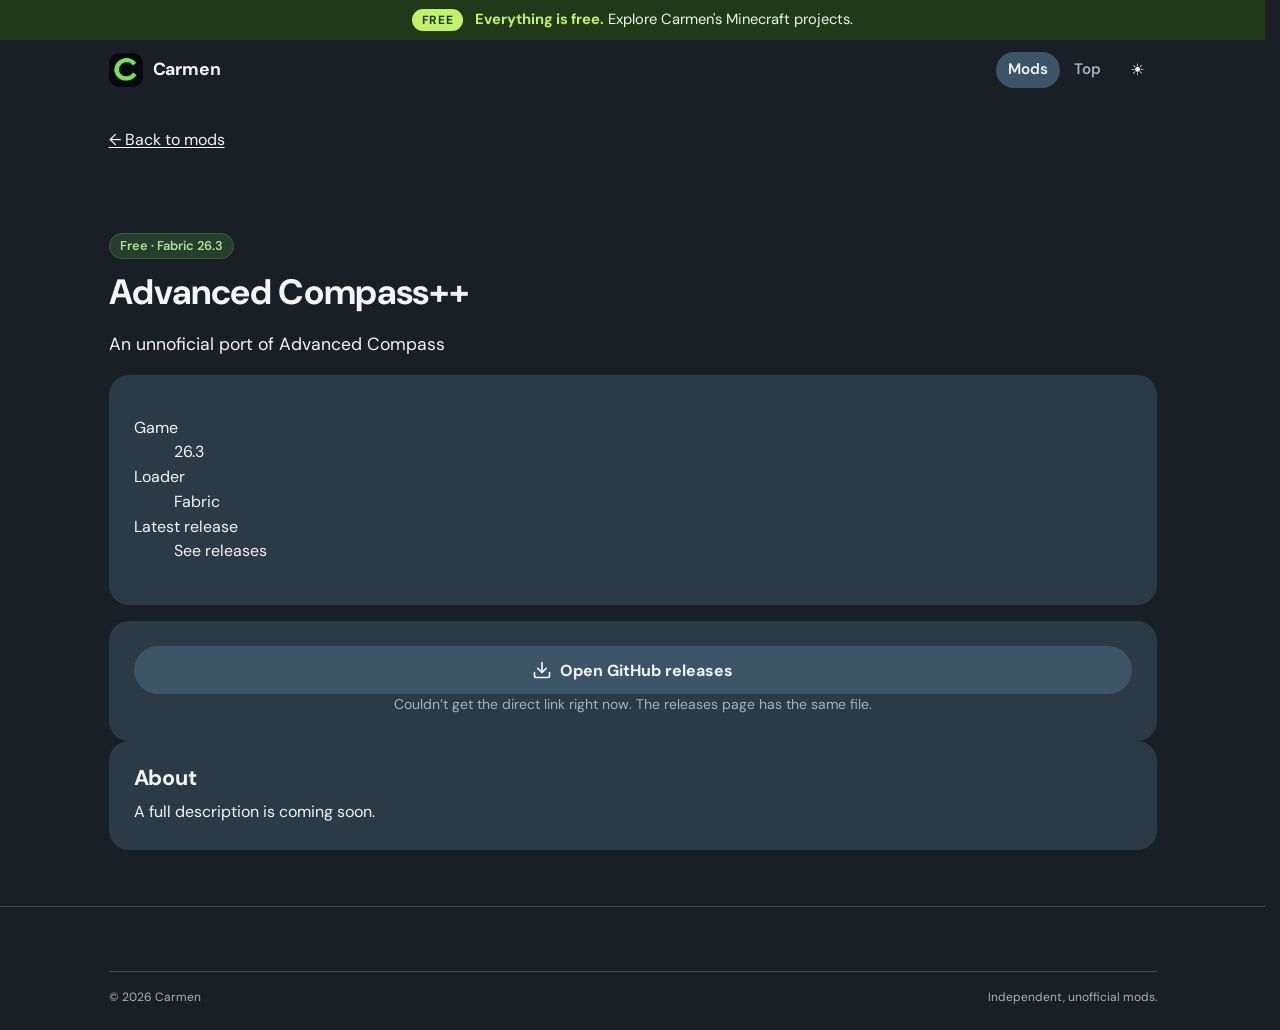
==== mods/advanced-compass/index.html @ 1b283d34 "Create index.html" ====
<!doctype html>
<html lang="en" data-theme="dark">
<head>
  <meta charset="utf-8">
  <meta name="viewport" content="width=device-width, initial-scale=1, viewport-fit=cover">
  <title>Carmen · Mod</title>
  <meta name="description" content="Carmen Minecraft mod page.">
  <meta name="theme-color" content="#192025">
  <link rel="icon" type="image/png" href="../../carmenicon.png">
  <link rel="stylesheet" href="../../styles.css">
</head>
<body data-mod="advanced-compass">
  <div class="sale-bar" role="note">
    <div class="sale-bar-inner">
      <span class="sale-pill">Free</span>
      <span class="sale-bar-msg"><b>Everything is free.</b> Explore Carmen's Minecraft projects.</span>
    </div>
  </div>

  <header class="topbar">
    <div class="container topbar-inner">
      <a class="brand" href="../../"><img src="../../nav-icon.png" alt="" width="34" height="34">Carmen</a>
      <nav class="nav" aria-label="Main">
        <a href="../../#mods" aria-current="page">Mods</a>
        <a href="../../#top">Top</a>
      </nav>
      <button class="icon-btn theme-toggle" type="button" aria-label="Switch to light theme">
        <span class="icon-moon">☾</span><span class="icon-sun">☀</span>
      </button>
    </div>
  </header>

  <main class="page">
    <div class="container stack-lg">
      <p><a href="../../#mods">← Back to mods</a></p>

      <section class="mod-layout" aria-labelledby="mod-title">
        <div class="product-media">
          <img class="product-hero" data-mod-hero src="" alt="" width="640" height="360" fetchpriority="high">
        </div>

        <aside class="product-details" aria-label="Mod details">
          <img data-mod-icon class="product-icon" src="" alt="" width="140" height="140" loading="eager">
          <div>
            <p class="badge badge-green">Free · Fabric 26.3</p>
            <h1 id="mod-title" data-mod-name>Mod</h1>
            <p data-mod-tagline class="lead"></p>
          </div>
          <div class="card card-tight">
            <dl class="facts">
              <div><dt>Game</dt><dd data-fact="versions">26.3</dd></div>
              <div><dt>Loader</dt><dd data-fact="loader">Fabric</dd></div>
              <div><dt>Latest release</dt><dd data-fact="version">Checking…</dd></div>
            </dl>
          </div>
          <div class="card card-tight">
            <a class="btn btn-primary btn-block" data-download href="#">Finding latest version…</a>
            <p class="dl-meta" data-download-meta>Checking GitHub for the newest file.</p>
          </div>
        </aside>

        <section class="card" aria-labelledby="about-title">
          <h2 id="about-title">About</h2>
          <div data-mod-about></div>
        </section>

        <section class="card" data-section="features" aria-labelledby="features-title">
          <h2 id="features-title">Features</h2>
          <ul></ul>
        </section>

        <section class="card" data-section="shots" aria-labelledby="shots-title">
          <div class="section-heading">
            <h2 id="shots-title">Screenshots</h2>
            <span data-shot-count>0 images</span>
          </div>
          <div class="shot-strip" data-mod-shots></div>
        </section>
      </section>
    </div>
  </main>

  <footer class="footer">
    <div class="container">
      <div class="footer-bottom">
        <span>© <span data-year>2026</span> Carmen</span>
        <span>Independent, unofficial mods.</span>
      </div>
    </div>
  </footer>

  <script src="../../scripts.js"></script>
</body>
</html>
---- styles.css ----
@import url("https://fonts.googleapis.com/css2?family=DM+Sans:wght@400;500;600;700&display=swap");

:root { color-scheme: light; --bg: #f4efe7; --surface: #ffffff; --surface-2: #f7f3ee; --field: #ffffff; --btn-2: #e6e0da; --btn-2-hover: #dad2cd; --line: #e6dfd7; --line-strong: #d3cbc1; --text: #1f1f1f; --text-2: #3a3632; --muted: #6b655f; --ink: #202020; --ink-hover: #000000; --on-ink: #ffffff; --accent: #3f8f2a; --accent-soft: #e9f4e2; --accent-line: #cfe6c3; --accent-text: #2c6a1c; --danger: #b3261e; --danger-soft: #fcebea; --danger-line: #efc4c1; --danger-text: #7a1c16; --warn: #8a5a00; --warn-soft: #fff4dc; --warn-line: #f1dfb1; --warn-text: #5c3d00; --info-soft: #eaf1fb; --shimmer: #ede7e0; --focus: #86d562; --sale: #22900f; --sale-bar-bg: linear-gradient(90deg, #1e730f 0%, #2a8616 55%, #2c8a17 100%); --sale-bar-text: #ffffff; --sale-bar-muted: rgba(255, 255, 255, 0.86); --sale-bar-chip: rgba(255, 255, 255, 0.2); --sale-bar-pill-bg: #ffffff; --sale-bar-pill-text: #1e730f; --sale-bar-em: #eaffa6; --sale-flash-em: #fff0a0; --sale-pill-bg: #c4f06a; --sale-pill-text: #173c09; --sale-flash-bg: #ffcb45; --sale-flash-text: #3a2600; --select-arrow: url("data:image/svg+xml,%3Csvg xmlns='http://www.w3.org/2000/svg' width='20' height='20' viewBox='0 0 24 24' fill='none' stroke='%236b655f' stroke-width='2' stroke-linecap='round' stroke-linejoin='round'%3E%3Cpath d='m6 9 6 6 6-6'/%3E%3C/svg%3E"); --radius: 20px; --radius-sm: 12px; --radius-pill: 999px; --shadow: none; --shadow-lg: 0 12px 40px rgba(31, 31, 31, 0.16); --font: "DM Sans", system-ui, -apple-system, "Segoe UI", Roboto, "Helvetica Neue", Arial, sans-serif; --mono: ui-monospace, SFMono-Regular, Menlo, Consolas, monospace; --container: 1080px; --gutter: 16px; --header-h: 60px; --topbar-h: var(--header-h); }

:root[data-theme="dark"] { color-scheme: dark; --bg: #192025; --surface: #2b3a44; --surface-2: #324653; --field: #22303a; --btn-2: #3b5566; --btn-2-hover: #466479; --line: #3a4d59; --line-strong: #4c6d80; --text: #f2f5f7; --text-2: #d3dce1; --muted: #a3b2bc; --ink: #f4f1ec; --ink-hover: #ffffff; --on-ink: #192025; --accent: #79cf5e; --accent-soft: #263f2d; --accent-line: #38603f; --accent-text: #a9e597; --danger: #ff8f86; --danger-soft: #4a2b2e; --danger-line: #6e3c40; --danger-text: #ffc9c4; --warn: #f2c35b; --warn-soft: #43391f; --warn-line: #6b5730; --warn-text: #f6d891; --info-soft: #2a4153; --sale: #a8ec80; --sale-bar-bg: #203a19; --sale-bar-text: #eef6e6; --sale-bar-muted: #b9c9ad; --sale-bar-chip: rgba(255, 255, 255, 0.14); --sale-bar-pill-bg: #c4f06a; --sale-bar-pill-text: #173c09; --sale-bar-em: #c4f06a; --sale-flash-em: #ffcb45; --shimmer: #3e5563; --select-arrow: url("data:image/svg+xml,%3Csvg xmlns='http://www.w3.org/2000/svg' width='20' height='20' viewBox='0 0 24 24' fill='none' stroke='%23a3b2bc' stroke-width='2' stroke-linecap='round' stroke-linejoin='round'%3E%3Cpath d='m6 9 6 6 6-6'/%3E%3C/svg%3E"); --shadow-lg: 0 12px 40px rgba(0, 0, 0, 0.45); }

*, ::before, ::after { box-sizing: border-box; }

html { text-size-adjust: 100%; scrollbar-gutter: stable; }

@media (prefers-reduced-motion: no-preference) {
  @view-transition { navigation: auto; }
}

::view-transition-old(root), ::view-transition-new(root) { animation-duration: 0.14s; }

body { margin: 0px; min-height: 100vh; display: flex; flex-direction: column; background: var(--bg); color: var(--text); font-family: var(--font); font-size: 16px; line-height: 1.55; -webkit-font-smoothing: antialiased; }

main { flex: 1 0 auto; }

main:has([aria-busy="true"]) { min-height: 100svh; }

img, svg, video { display: block; max-width: 100%; }

img { height: auto; }

h1, h2, h3, h4 { margin: 0px 0px 0.5em; line-height: 1.2; font-weight: 700; letter-spacing: -0.01em; }

h1 { font-size: clamp(1.6rem, 1.2rem + 1.6vw, 2.2rem); }

h2 { font-size: 1.35rem; }

h3 { font-size: 1.1rem; }

p { margin: 0px 0px 1em; }

p:last-child { margin-bottom: 0px; }

a { color: inherit; text-decoration: underline 1px; text-underline-offset: 2px; }

a:hover { text-decoration-thickness: 2px; }

button, input, select, textarea { font: inherit; font-family: var(--font); color: inherit; }

:focus-visible { outline: 3px solid var(--focus); outline-offset: 2px; border-radius: 6px; }

hr { border-right: 0px; border-bottom: 0px; border-left: 0px; border-image: none; border-top: 1px solid var(--line); margin: 24px 0px; }

code, kbd { font-family: var(--mono); font-size: 0.9em; background: var(--surface-2); border: 1px solid var(--line); border-radius: 6px; padding: 0.05em 0.35em; }

.sr-only { position: absolute; width: 1px; height: 1px; padding: 0px; margin: -1px; overflow: hidden; clip: rect(0px, 0px, 0px, 0px); white-space: nowrap; border: 0px; }

[hidden] { display: none !important; }

.container { width: 100%; max-width: var(--container); margin: 0px auto; padding: 0 var(--gutter); }

.container-narrow { max-width: 560px; }

.container-mid { max-width: 760px; }

.page { padding: 28px 0px 56px; }

.page-head { margin-bottom: 20px; }

.page-head p { color: var(--muted); }

.stack { display: flex; flex-direction: column; gap: 16px; }

.stack-sm { display: flex; flex-direction: column; gap: 8px; }

.stack-lg { display: flex; flex-direction: column; gap: 24px; }

.row { display: flex; align-items: center; gap: 12px; flex-wrap: wrap; }

.row-between { display: flex; align-items: center; justify-content: space-between; gap: 12px; flex-wrap: wrap; }

.grid { display: grid; gap: 16px; }

.grid-2 { display: grid; gap: 16px; grid-template-columns: repeat(auto-fit, minmax(min(100%, 300px), 1fr)); }

.muted { color: var(--muted); }

.small { font-size: 0.875rem; }

.center { text-align: center; }

.nowrap { white-space: nowrap; }

.sale-bar { background: var(--sale-bar-bg); color: var(--sale-bar-text); font-size: 0.92rem; line-height: 1.35; }

.sale-bar-inner { max-width: var(--container); margin: 0px auto; padding: 9px var(--gutter); display: flex; flex-wrap: wrap; justify-content: center; align-items: center; gap: 6px 12px; text-align: center; }

.sale-pill { display: inline-flex; align-items: center; padding: 3px 10px; border-radius: var(--radius-pill); background: var(--sale-bar-pill-bg); color: var(--sale-bar-pill-text); font-size: 0.74rem; font-weight: 700; letter-spacing: 0.05em; text-transform: uppercase; white-space: nowrap; }

.sale-bar-msg b { color: var(--sale-bar-em); font-weight: 700; }

.sale-bar-msg a { color: inherit; text-decoration: underline; text-underline-offset: 2px; }

.sale-bar-msg .nowrap { white-space: nowrap; }

.sale-bar-time { display: inline-flex; align-items: center; gap: 6px; white-space: nowrap; font-size: 0.85rem; }

.sale-bar-ends { color: var(--sale-bar-muted); }

.sale-time { display: inline-flex; gap: 3px; }

.sale-time-chip { min-width: 2.5em; padding: 2px 5px; border-radius: 6px; background: var(--sale-bar-chip); font-weight: 700; font-variant-numeric: tabular-nums; text-align: center; }

.sale-bar.is-flash .sale-pill { background: var(--sale-flash-bg); color: var(--sale-flash-text); }

.sale-bar.is-flash .sale-bar-msg b { color: var(--sale-flash-em); }

.price-tag { white-space: nowrap; }

.price-now { color: var(--sale); font-weight: 700; }

.price-was { color: var(--muted); font-weight: 500; font-size: 0.86em; text-decoration-thickness: 1.5px; }

.sale-off { display: inline-flex; align-items: center; padding: 1px 7px; border-radius: var(--radius-pill); background: var(--sale-pill-bg); color: var(--sale-pill-text); font-size: 0.72rem; font-weight: 700; line-height: 1.45; vertical-align: 0.12em; }

.price-tag.is-stacked { display: inline-flex; flex-direction: column; align-items: flex-end; gap: 1px; line-height: 1.15; }

.price-tag.is-stacked .price-now { font-size: 1.15em; }

.price-tag.is-stacked .price-was { font-size: 0.8em; }

.price-tag-was { display: inline-flex; align-items: center; gap: 5px; }

.choice-body .title .sale-chip { margin-left: 6px; padding: 1px 7px; font-size: 0.72rem; vertical-align: 0.1em; }

.sale-chip { display: inline-flex; align-items: center; padding: 2px 9px; border-radius: var(--radius-pill); background: var(--sale-pill-bg); color: var(--sale-pill-text); font-size: 0.78rem; font-weight: 700; white-space: nowrap; }

.topbar { position: sticky; top: 0px; z-index: 50; background: var(--bg); }

.topbar-inner { display: flex; align-items: center; gap: 6px; height: var(--header-h); }

.brand { display: inline-flex; align-items: center; gap: 10px; margin-right: auto; font-weight: 700; font-size: 1.1rem; letter-spacing: -0.01em; text-decoration: none; }

.brand img { width: 34px; height: 34px; aspect-ratio: 1 / 1; object-fit: cover; border-radius: 10px; }

.nav { display: flex; align-items: center; gap: 2px; }

.nav a { display: inline-flex; align-items: center; gap: 6px; height: 36px; padding: 0px 12px; border-radius: var(--radius-pill); font-size: 0.95rem; font-weight: 600; text-decoration: none; color: var(--muted); }

.nav a svg { width: 17px; height: 17px; }

.nav a:hover { color: var(--text); }

.nav a[aria-current="page"] { color: var(--text); background: var(--btn-2); }

.icon-btn { display: grid; place-items: center; flex: 0 0 auto; width: 38px; height: 38px; padding: 0px; border: 0px; border-radius: 50%; background: none; color: var(--text); cursor: pointer; }

.icon-btn:hover { background: var(--btn-2); }

.icon-btn svg { width: 20px; height: 20px; }

.theme-toggle .icon-sun, :root[data-theme="dark"] .theme-toggle .icon-moon { display: none; }

:root[data-theme="dark"] .theme-toggle .icon-sun { display: block; }

.account-slot { display: flex; align-items: center; gap: 8px; min-width: 40px; justify-content: flex-end; }

.account-slot .btn-sm { min-height: 36px; padding: 0px 16px; }

.account-menu { position: relative; }

.account-button { display: inline-flex; align-items: center; gap: 8px; height: 38px; padding: 0px 14px 0px 5px; border: 0px; border-radius: var(--radius-pill); background: var(--btn-2); cursor: pointer; font-size: 0.95rem; font-weight: 700; max-width: 220px; }

.account-button:hover { background: var(--btn-2-hover); }

.account-button .avatar { width: 28px; height: 28px; border-radius: 50%; display: grid; place-items: center; background: var(--accent-soft); color: var(--accent-text); font-size: 0.9rem; font-weight: 700; flex: 0 0 auto; }

.account-button .name { overflow: hidden; text-overflow: ellipsis; white-space: nowrap; }

.account-dropdown { position: absolute; right: 0px; top: calc(100% + 8px); min-width: 200px; padding: 6px; background: var(--surface); border: 1px solid var(--line); border-radius: var(--radius-sm); box-shadow: var(--shadow-lg); }

.account-dropdown a, .account-dropdown button { display: block; width: 100%; text-align: left; padding: 10px 12px; border: 0px; border-radius: 8px; background: none; text-decoration: none; font-weight: 500; cursor: pointer; }

.account-dropdown a:hover, .account-dropdown button:hover { background: var(--surface-2); }

.account-dropdown hr { margin: 6px 0px; }

.tabbar { display: none; }

@media (max-width: 720px) {
  :root { --header-h: 56px; }
  .nav { display: none; }
  .tabbar { display: grid; grid-template-columns: repeat(4, 1fr); position: fixed; left: 0px; right: 0px; bottom: 0px; z-index: 50; background: var(--surface); border-top: 1px solid var(--line); padding-bottom: env(safe-area-inset-bottom); }
  .tabbar a { display: flex; flex-direction: column; align-items: center; gap: 2px; padding: 8px 4px 9px; font-size: 0.75rem; font-weight: 600; color: var(--muted); text-decoration: none; }
  .tabbar a svg { width: 22px; height: 22px; }
  .tabbar a[aria-current="page"] { color: var(--text); }
  body.has-tabbar { padding-bottom: calc(60px + env(safe-area-inset-bottom)); }
  .account-button .name { display: none; }
  .account-button { padding: 0px 5px; }
  .brand img { width: 32px; height: 32px; aspect-ratio: 1 / 1; object-fit: cover; }
}

.footer { margin-top: auto; padding: 36px 0px 24px; border-top: 1px solid var(--line); color: var(--muted); font-size: 0.9rem; }

.footer-grid { display: grid; grid-template-columns: 1.5fr repeat(4, 1fr); gap: 24px; }

.footer-brand { display: inline-flex; align-items: center; gap: 8px; color: var(--text); font-weight: 700; font-size: 1.05rem; text-decoration: none; }

.footer-brand img { width: 28px; height: 28px; border-radius: 8px; }

.footer-about p { margin: 8px 0px 0px; max-width: 240px; }

.footer-col { display: flex; flex-direction: column; align-items: flex-start; }

.footer-col h2 { margin: 4px 0px 8px; color: var(--text); font-size: 0.78rem; font-weight: 700; letter-spacing: 0.06em; text-transform: uppercase; }

.footer-col a { padding: 4px 0px; text-decoration: none; overflow-wrap: anywhere; }

.footer-col a:hover { color: var(--text); text-decoration: underline; }

.footer-bottom { display: flex; flex-wrap: wrap; justify-content: space-between; gap: 6px 24px; margin-top: 28px; padding-top: 16px; border-top: 1px solid var(--line); font-size: 0.75rem; }

@media (max-width: 860px) {
  .footer-grid { grid-template-columns: repeat(2, minmax(0px, 1fr)); gap: 20px 16px; }
  .footer-about { grid-column: 1 / -1; }
}

.card { background: var(--surface); border: 1px solid transparent; border-radius: var(--radius); padding: 20px; box-shadow: var(--shadow); }

.card-tight { padding: 14px 16px; }

.card h2, .card h3 { margin-bottom: 8px; }

.card-head { display: flex; align-items: center; justify-content: space-between; gap: 12px; margin-bottom: 12px; }

.card-head h2, .card-head h3 { margin: 0px; }

@media (min-width: 721px) {
  .card { padding: 24px; }
}

.list { list-style: none; margin: 0px; padding: 0px; }

.list > li + li { border-top: 1px solid var(--line); }

.list > li { padding: 12px 0px; }

.btn { display: inline-flex; align-items: center; justify-content: center; gap: 8px; min-height: 48px; padding: 0px 22px; border: 1px solid transparent; border-radius: var(--radius-pill); font-weight: 700; font-size: 1rem; line-height: 1.2; text-decoration: none; text-align: center; cursor: pointer; user-select: none; transition: background-color 0.15s, border-color 0.15s, color 0.15s; }

.btn:hover { text-decoration: none; }

.btn svg { width: 20px; height: 20px; flex: 0 0 auto; }

.btn-primary { background: var(--ink); color: var(--on-ink); }

.btn-primary:hover { background: var(--ink-hover); }

.btn-secondary { background: var(--btn-2); color: var(--text); }

.btn-secondary:hover { background: var(--btn-2-hover); }

.btn-ghost { background: transparent; color: var(--text); }

.btn-ghost:hover { background: var(--btn-2); }

.btn-danger { background: var(--surface); color: var(--danger); border-color: var(--danger-line); }

.btn-danger:hover { background: var(--danger-soft); }

.btn-block { display: flex; width: 100%; }

.btn-sm { min-height: 38px; padding: 0px 16px; font-size: 0.9rem; }

.btn[disabled], .btn[aria-disabled="true"] { opacity: 0.5; cursor: not-allowed; pointer-events: none; }

.btn.is-loading, .btn.is-loading:disabled { opacity: 0.72; cursor: progress; pointer-events: none; }

.link-button { padding: 0px; border: 0px; background: none; color: inherit; text-decoration: underline; text-underline-offset: 2px; cursor: pointer; }

.field { display: flex; flex-direction: column; gap: 6px; }

.field > label, .field-label { font-weight: 600; font-size: 0.95rem; }

.field .hint { color: var(--muted); font-size: 0.85rem; }

.field .error-text { color: var(--danger); font-size: 0.85rem; }

.input, .select, .textarea { width: 100%; min-height: 48px; padding: 12px 14px; background: var(--field); border: 1px solid var(--line-strong); border-radius: var(--radius-sm); font-size: 1rem; }

.textarea { min-height: 110px; resize: vertical; }

.select { appearance: none; padding-right: 40px; background-image: var(--select-arrow); background-repeat: no-repeat; background-position: right 12px center; }

.input:focus, .select:focus, .textarea:focus { outline: none; border-color: var(--ink); box-shadow: rgba(134, 213, 98, 0.45) 0px 0px 0px 3px; }

.input[aria-invalid="true"] { border-color: var(--danger); }

.password-field { position: relative; }

.password-field .input { padding-right: 64px; }

.password-field .toggle { position: absolute; right: 6px; top: 50%; transform: translateY(-50%); height: 36px; padding: 0px 10px; border: 0px; border-radius: 8px; background: none; color: var(--muted); font-weight: 600; font-size: 0.85rem; cursor: pointer; }

.check { display: flex; align-items: flex-start; gap: 10px; font-size: 0.95rem; cursor: pointer; }

.check input { width: 20px; height: 20px; margin: 2px 0px 0px; accent-color: var(--ink); flex: 0 0 auto; }

.choices { display: grid; gap: 10px; }

.choice { position: relative; display: block; cursor: pointer; }

.choice input { position: absolute; opacity: 0; pointer-events: none; }

.choice-body { display: flex; align-items: center; gap: 12px; padding: 14px 16px; border: 1px solid var(--line-strong); border-radius: var(--radius-sm); background: var(--surface); }

.choice-body .title { font-weight: 700; }

.choice-body .desc { color: var(--muted); font-size: 0.875rem; }

.choice-body .end { margin-left: auto; font-weight: 700; white-space: nowrap; }

.choice input:checked + .choice-body { border-color: var(--ink); box-shadow: inset 0 0 0 1px var(--ink); background: var(--surface-2); }

.choice input:focus-visible + .choice-body { outline: 3px solid var(--focus); outline-offset: 2px; }

.choice input:disabled + .choice-body { opacity: 0.5; cursor: not-allowed; }

.notice { padding: 12px 14px; border-radius: var(--radius-sm); background: var(--info-soft); font-size: 0.95rem; }

.notice strong { font-weight: 700; }

.notice-success { background: var(--accent-soft); }

.notice-error { background: var(--danger-soft); color: var(--danger-text); }

.notice-warn { background: var(--warn-soft); color: var(--warn-text); }

.badge { display: inline-flex; align-items: center; gap: 4px; padding: 2px 10px; border-radius: var(--radius-pill); background: var(--surface-2); border: 1px solid var(--line); font-size: 0.8rem; font-weight: 600; white-space: nowrap; }

.badge-green { background: var(--accent-soft); border-color: var(--accent-line); color: var(--accent-text); }

.badge-dark { background: var(--ink); border-color: var(--ink); color: var(--on-ink); }

.badge-warn { background: var(--warn-soft); border-color: var(--warn-line); color: var(--warn-text); }

.spinner { position: relative; display: inline-block; width: 12px; height: 12px; border-radius: 50%; background: var(--accent); }

.spinner::after { content: ""; position: absolute; inset: 0px; border-radius: 50%; background: var(--accent); animation: 1.8s ease-out 0s infinite normal none running calm-ring; }

@keyframes calm-ring { 
  0% { transform: scale(1); opacity: 0.55; }
  100% { transform: scale(2.8); opacity: 0; }
}

.skeleton { border-radius: 8px; min-height: 1em; background-image: ; background-position-x: ; background-position-y: ; background-repeat: ; background-attachment: ; background-origin: ; background-clip: ; background-color: ; background-size: 200% 100%; animation: 1.2s ease-in-out 0s infinite normal none running shimmer; }

@keyframes shimmer { 
  0% { background-position: 200% 0px; }
  100% { background-position: -200% 0px; }
}

.empty { padding: 36px 16px; text-align: center; color: var(--muted); }

.empty h3 { color: var(--text); }

.toast-region { position: fixed; left: 50%; bottom: 24px; transform: translateX(-50%); z-index: 100; display: flex; flex-direction: column; align-items: center; gap: 8px; width: max-content; max-width: min(92vw, 420px); pointer-events: none; }

.toast { display: inline-flex; align-items: center; gap: 8px; padding: 9px 16px 9px 14px; border-radius: 20px; background: var(--ink); color: var(--on-ink); box-shadow: var(--shadow-lg); font-size: 0.92rem; font-weight: 600; line-height: 1.35; pointer-events: auto; animation: 0.18s ease-out 0s 1 normal none running toast-in; }

.toast svg { width: 18px; height: 18px; flex: 0 0 auto; }

.toast-success svg { color: var(--focus); }

.toast-error { background: var(--danger); color: rgb(255, 255, 255); }

@keyframes toast-in { 
  0% { opacity: 0; transform: translateY(6px); }
  100% { opacity: 1; transform: none; }
}

@media (max-width: 720px) {
  .toast-region { bottom: calc(136px + env(safe-area-inset-bottom)); }
}

.dialog { width: min(100% - 32px, 480px); max-height: min(90vh, 760px); padding: 0px; border: 0px; border-radius: var(--radius); background: var(--surface); color: var(--text); box-shadow: var(--shadow-lg); }

.dialog::backdrop { background: rgba(20, 18, 16, 0.45); }

.dialog-head { display: flex; align-items: center; justify-content: space-between; gap: 12px; padding: 18px 20px 0px; }

.dialog-head h2 { margin: 0px; font-size: 1.2rem; }

.dialog-body { padding: 16px 20px 20px; overflow: auto; }

.dialog-close { width: 36px; height: 36px; border: 0px; border-radius: 50%; background: var(--surface-2); display: grid; place-items: center; cursor: pointer; flex: 0 0 auto; }

@media (max-width: 720px) {
  .dialog { width: 100%; max-width: 100%; max-height: 92vh; margin: auto 0px 0px; border-radius: var(--radius) var(--radius) 0 0; padding-bottom: env(safe-area-inset-bottom); }
}

.price { font-size: 1.6rem; font-weight: 700; letter-spacing: -0.01em; }

.price small { font-size: 0.95rem; font-weight: 500; color: var(--muted); }

.summary { background: var(--surface-2); border-radius: var(--radius-sm); padding: 14px 16px; }

.summary-row { display: flex; justify-content: space-between; gap: 12px; }

.summary-row + .summary-row { margin-top: 6px; }

.summary-total { font-weight: 700; }

.kv { display: grid; grid-template-columns: max-content 1fr; gap: 6px 16px; margin: 0px; }

.kv dt { color: var(--muted); }

.kv dd { margin: 0px; font-weight: 600; overflow-wrap: anywhere; }

.copyable { display: inline-flex; align-items: center; gap: 8px; font-family: var(--mono); font-weight: 600; }

.steps { counter-reset: step 0; list-style: none; margin: 0px; padding: 0px; display: grid; gap: 12px; }

.steps > li { counter-increment: step 1; position: relative; padding-left: 40px; }

.steps > li::before { content: counter(step); position: absolute; left: 0px; top: 0px; width: 28px; height: 28px; border-radius: 50%; display: grid; place-items: center; background: var(--ink); color: var(--on-ink); font-size: 0.85rem; font-weight: 700; }

.prose { max-width: 70ch; }

.prose h2 { margin-top: 1.6em; }

.prose ul, .prose ol { padding-left: 1.3em; margin: 0px 0px 1em; }

.prose li + li { margin-top: 0.35em; }

details.faq { border-bottom: 1px solid var(--line); }

details.faq summary { list-style: none; cursor: pointer; padding: 16px 32px 16px 0px; position: relative; font-weight: 600; }

details.faq summary::-webkit-details-marker { display: none; }

details.faq summary::after { content: "+"; position: absolute; right: 4px; top: 50%; transform: translateY(-50%); font-size: 1.4rem; font-weight: 400; color: var(--muted); }

details.faq[open] summary::after { content: "–"; }

details.faq .answer { padding: 0px 0px 16px; color: var(--text-2); }

@media (prefers-reduced-motion: reduce) {
  *, ::before, ::after { animation-duration: 0.01ms !important; transition-duration: 0.01ms !important; }
  .spinner::after { animation: auto ease 0s 1 normal none running none !important; }
  .live-dot::after { animation: auto ease 0s 1 normal none running none !important; }
}

.product-thumb { display: block; flex: 0 0 auto; width: 56px; height: 56px; border-radius: var(--radius-sm); object-fit: cover; background: var(--surface-2); }

.section-title { font-size: 1.25rem; margin: 0px 0px 12px; }

.lead { font-size: 1.1rem; }

.eyebrow { margin: 0px 0px 4px; color: var(--muted); font-size: 0.8rem; font-weight: 600; letter-spacing: 0.04em; text-transform: uppercase; }

.mono { font-family: var(--mono); }

.back-link { display: inline-flex; align-items: center; gap: 4px; min-height: 44px; margin: -12px 0px 4px -6px; padding: 0px 6px; color: var(--muted); font-weight: 600; text-decoration: none; }

.back-link:hover { color: var(--text); }

.intro { display: flex; align-items: center; gap: 18px; }

.intro-avatar { width: 72px; height: 72px; flex: 0 0 auto; border-radius: 50%; background: var(--surface-2); }

.intro-text { min-width: 0px; }

.intro h1 { margin: 0px; font-size: 1.9rem; line-height: 1.15; letter-spacing: -0.02em; }

.intro p { margin: 2px 0px 0px; color: var(--muted); }

.intro p .nowrap { white-space: nowrap; }

.intro-links { display: flex; flex-wrap: wrap; gap: 2px 16px; margin-top: 6px; }

.intro-links a { display: inline-flex; align-items: center; gap: 6px; padding: 2px 0px; color: var(--muted); font-size: 0.88rem; font-weight: 600; text-decoration: none; }

.intro-links a:hover { color: var(--text); }

.intro-links svg { width: 15px; height: 15px; }

.shop-section { scroll-margin-top: calc(var(--topbar-h) + 16px); }

@media (max-width: 560px) {
  .intro { gap: 14px; align-items: flex-start; }
  .intro-avatar { width: 56px; height: 56px; }
  .intro h1 { font-size: 1.5rem; }
  .intro p { font-size: 0.95rem; line-height: 1.45; }
}

.preorder-grid { display: grid; gap: 16px; }

.preorder-card .product-art-wrap { max-width: 240px; }

.preorder-badge { align-self: flex-start; }

.preorder-name { color: inherit; text-decoration: none; }

.preorder-name:hover { text-decoration: underline; text-underline-offset: 3px; }

.preorder-card .preorder-perks { grid-template-columns: repeat(2, minmax(0px, max-content)); column-gap: 24px; }

.preorder-action { display: inline-flex; flex-wrap: wrap; align-items: center; gap: 8px; }

.preorder-action .badge { min-height: 32px; padding: 0px 12px; }

@media (max-width: 760px) {
  .preorder-card .preorder-perks { grid-template-columns: 1fr; }
}

@media (max-width: 560px) {
  .preorder-card .preorder-perks { display: none; }
  .preorder-action { flex-basis: 100%; }
  .preorder-action .btn { flex: 1 1 0%; min-height: 44px; padding: 0px 14px; white-space: nowrap; }
}

.shop-grid { display: grid; gap: 16px; grid-template-columns: repeat(4, minmax(0px, 1fr)); }

.product-card { position: relative; display: flex; flex-direction: column; padding: 0px; overflow: hidden; text-decoration: none; color: inherit; transition: border-color 0.15s, box-shadow 0.15s; }

.product-card:hover { border-color: var(--line-strong); box-shadow: var(--shadow-lg); }

.product-card .product-art { width: 100%; height: auto; aspect-ratio: 1 / 1; object-fit: cover; background: var(--surface-2); transition: transform 0.25s; }

.product-card:hover .product-art { transform: scale(1.03); }

.product-art-wrap { position: relative; display: block; overflow: hidden; }

.product-art-wrap > .product-art { display: block; }

.product-art-wrap > .sale-chip { position: absolute; top: 10px; left: 10px; z-index: 1; box-shadow: rgba(0, 0, 0, 0.22) 0px 2px 10px; }

.product-card-body { display: flex; flex-direction: column; gap: 4px; padding: 14px 16px 16px; flex: 1 1 0%; }

.product-card-name { font-size: 1.1rem; font-weight: 700; line-height: 1.25; }

.product-card-line { color: var(--muted); font-size: 0.92rem; line-height: 1.4; }

.card-foot { display: flex; align-items: center; justify-content: space-between; gap: 8px; min-height: 34px; margin-top: auto; padding-top: 8px; }

.card-price { display: flex; align-items: center; gap: 0.3em; font-weight: 700; }

.card-price .price-now { font-size: 1.1em; }

.skeleton-card { min-height: 320px; padding: 16px; }

.skeleton-card .skeleton { height: 100%; min-height: 180px; }

.product-compat { align-self: flex-start; display: inline-flex; align-items: center; padding: 2px 9px; border-radius: var(--radius-pill); background: var(--surface-2); border: 1px solid var(--line); font-size: 0.78rem; font-weight: 600; color: var(--text-2); white-space: nowrap; }

@media (max-width: 960px) {
  .shop-grid { grid-template-columns: repeat(2, minmax(0px, 1fr)); }
}

@media (max-width: 560px) {
  .shop-grid { grid-template-columns: 1fr; gap: 12px; }
  .product-card { flex-direction: row; align-items: center; }
  .product-art-wrap { flex: 0 0 auto; margin: 14px 0px 14px 14px; border-radius: 12px; }
  .product-card .product-art { width: 88px; height: 88px; border-radius: 12px; }
  .product-art-wrap > .sale-chip { top: 5px; left: 5px; padding: 1px 6px; font-size: 0.7rem; }
  .product-card-body { padding: 12px 14px; }
  .card-price { padding-top: 6px; min-height: 32px; }
  .skeleton-card { min-height: 112px; }
  .skeleton-card .skeleton { min-height: 80px; }
}

.bundle-grid { display: grid; gap: 16px; grid-template-columns: repeat(2, minmax(0px, 1fr)); }

.bundle-card { display: flex; padding: 0px; overflow: hidden; }

.bundle-card .product-art-wrap { flex: 0 0 auto; width: 44%; max-width: 260px; }

.bundle-card .product-art { display: block; width: 100%; height: 100%; aspect-ratio: 1 / 1; object-fit: cover; background: var(--surface-2); }

.bundle-card-body { display: flex; flex-direction: column; gap: 6px; flex: 1 1 0%; min-width: 0px; padding: 16px; }

.bundle-includes { display: grid; gap: 3px; margin: 2px 0px 0px; padding: 0px; list-style: none; color: var(--text-2); font-size: 0.9rem; }

.bundle-includes li { display: flex; gap: 6px; }

.bundle-includes li::before { content: "✓"; color: var(--accent); font-weight: 700; }

.bundle-foot { display: flex; flex-wrap: wrap; align-items: center; justify-content: space-between; gap: 6px 10px; margin-top: auto; padding-top: 10px; }

.bundle-price { display: flex; flex-direction: column; gap: 2px; }

.bundle-save { color: var(--accent-text); font-size: 0.85rem; font-weight: 600; }

.bundle-note { color: var(--muted); font-size: 0.85rem; }

.bundle-hint { display: block; color: var(--text-2); font-size: 0.9rem; line-height: 1.45; text-decoration: none; }

.bundle-hint:hover { border-color: var(--line-strong); color: var(--text); }

@media (max-width: 960px) {
  .bundle-grid { grid-template-columns: 1fr; }
}

@media (max-width: 560px) {
  .bundle-grid { gap: 12px; }
  .bundle-card { align-items: flex-start; }
  .bundle-card .product-art-wrap { width: 96px; margin: 14px 0px 14px 14px; border-radius: 12px; }
  .bundle-card .product-art { height: 96px; border-radius: 12px; }
  .bundle-card-body { padding: 12px 14px; }
  .bundle-foot .btn { width: 100%; }
}

.how-steps > li strong { display: block; }

.how-steps > li { color: var(--text-2); }

.how-steps > li strong { color: var(--text); }

.faq-card { padding-top: 4px; padding-bottom: 4px; }

.faq-card details.faq:last-child { border-bottom: 0px; }

.faq-more { margin-top: 12px; }

.product-layout { display: grid; gap: 20px; grid-template-columns: minmax(0px, 1fr); grid-template-areas: "media" "buy" "details"; }

.product-media, .pro-head { grid-area: media; }

.buy-card { grid-area: buy; display: flex; flex-direction: column; gap: 16px; }

.product-details { grid-area: details; min-width: 0px; }

@media (min-width: 900px) {
  .product-layout { grid-template: "media buy" "details buy" 1fr / minmax(0px, 1fr) 380px; column-gap: 28px; align-items: start; }
}

@media (max-width: 899px) {
  .product-layout.mod-layout { grid-template-areas: "buy" "media" "details"; }
}

.product-media { display: flex; align-items: center; gap: 28px; }

.product-media .product-hero { width: 140px; height: 140px; flex: 0 0 auto; border-radius: 18px; object-fit: cover; background: var(--surface-2); }

.media-skeleton { width: 100%; height: 120px; }

.product-facts { flex: 1 1 0%; min-width: 0px; margin: 0px; display: grid; gap: 10px; }

.product-facts > div { display: grid; grid-template-columns: 88px minmax(0px, 1fr); gap: 12px; align-items: baseline; }

.product-facts dt { color: var(--muted); font-size: 0.92rem; }

.product-facts dd { margin: 0px; font-weight: 600; overflow-wrap: anywhere; }

.fact-skeleton { display: inline-block; width: 10em; max-width: 100%; height: 1em; vertical-align: middle; }

@media (max-width: 899px) {
  .product-media .product-hero { display: none; }
  .media-skeleton { height: 96px; }
}

.buy-head { display: flex; align-items: center; gap: 14px; }

.buy-head .buy-icon { width: 64px; height: 64px; flex: 0 0 auto; border-radius: 14px; object-fit: cover; background: var(--surface-2); }

.buy-title { display: flex; flex-direction: column; align-items: flex-start; gap: 6px; min-width: 0px; }

.buy-chips { display: flex; flex-wrap: wrap; align-items: center; gap: 6px; }

.buy-tagline { margin: -6px 0px 0px; }

@media (min-width: 900px) {
  .buy-head .buy-icon { display: none; }
}

.buy-card h1 { margin: 0px; font-size: clamp(1.6rem, 1.3rem + 1vw, 2rem); }

.other-product { margin: 0px; font-size: 0.92rem; }

.other-product a { font-weight: 600; white-space: nowrap; }

.buy-options { border: 0px; margin: 0px; padding: 0px; min-width: 0px; }

.buy-options legend { padding: 0px; margin-bottom: 8px; }

.version-pick { padding: 14px; border-radius: var(--radius-sm); background: var(--surface-2); }

.version-pick .field > label { font-size: 0.9rem; }

.version-pick p { margin: 0px; }

.buy-card p.small { margin: 0px; }

.owned-box { display: flex; flex-direction: column; align-items: flex-start; gap: 8px; }

.owned-box p { margin: 0px; }

.feature-list { margin: 0px 0px 4px; padding-left: 1.2em; }

.feature-list li + li { margin-top: 6px; }

.product-details h3 { margin-top: 18px; }

.product-details .steps { margin-bottom: 12px; }

.install-more { margin-top: 4px; }

.loader-list { display: grid; gap: 8px; margin: 0px 0px 12px; }

.loader-list > div { display: grid; grid-template-columns: 96px minmax(0px, 1fr); gap: 12px; padding: 10px 12px; border-radius: 10px; background: var(--surface-2); }

.loader-list dt { font-weight: 700; }

.loader-list dd { margin: 0px; overflow-wrap: anywhere; }

.shot-strip { display: flex; gap: 10px; overflow-x: auto; overscroll-behavior-x: contain; scroll-snap-type: x mandatory; padding-bottom: 6px; }

.shot { flex: 0 0 auto; width: min(78%, 300px); margin: 0px; scroll-snap-align: start; display: flex; flex-direction: column; gap: 6px; }

.shot-open { display: block; width: 100%; padding: 0px; border: 1px solid var(--line); border-radius: 10px; overflow: hidden; background: var(--surface-2); cursor: zoom-in; }

.shot-open img { width: 100%; height: auto; aspect-ratio: 16 / 9; object-fit: cover; transition: transform 0.2s; }

.shot-open:hover img { transform: scale(1.03); }

.shot figcaption { font-size: 0.85rem; line-height: 1.35; color: var(--muted); }

@media (min-width: 721px) {
  .shot { width: 340px; }
}

.shot-viewer { width: min(-24px + 100vw, 1100px); max-width: none; max-height: none; padding: 0px; border: 0px; border-radius: var(--radius); background: rgb(17, 17, 17); color: rgb(255, 255, 255); overflow: hidden; }

.shot-viewer::backdrop { background: rgba(10, 10, 10, 0.82); }

.shot-viewer-frame { position: relative; }

.shot-viewer img { display: block; width: 100%; height: auto; max-height: calc(-140px + 100vh); object-fit: contain; background: rgb(0, 0, 0); }

.shot-viewer-bar { display: flex; align-items: center; gap: 10px; padding: 10px 12px; }

.shot-viewer-caption { flex: 1 1 0%; margin: 0px; text-align: center; font-size: 0.95rem; color: rgb(232, 228, 223); }

.shot-nav, .shot-close { width: 44px; height: 44px; flex: 0 0 auto; border: 0px; border-radius: 50%; background: rgba(255, 255, 255, 0.12); color: rgb(255, 255, 255); font-size: 1.6rem; line-height: 1; cursor: pointer; }

.shot-nav:hover, .shot-close:hover { background: rgba(255, 255, 255, 0.22); }

.shot-close { position: absolute; top: 10px; right: 10px; background: rgba(0, 0, 0, 0.55); }

.not-found { margin: 24px auto 0px; }

.pro-head h1 { margin-bottom: 4px; }

.pro-head p { margin: 0px; }

.pro-status { display: flex; flex-direction: column; align-items: flex-start; gap: 8px; padding-bottom: 16px; border-bottom: 1px solid var(--line); }

.pro-status p { margin: 0px; }

.pro-status .btn { margin-top: 4px; }

@media (min-width: 900px) {
  .pro-layout { grid-template-rows: auto 1fr; }
  .pro-head { align-self: end; }
}

.checkout-card h1 { font-size: clamp(1.45rem, 1.2rem + 1vw, 1.8rem); margin-bottom: 4px; }

.checkout-card p { margin: 0px; }

.center-card { text-align: center; align-items: center; }

.center-card .checkout-summary { width: 100%; text-align: left; }

.checkout-card .pay-steps > li p { margin: 4px 0px 10px; color: var(--text-2); }

.checkout-card .pay-steps > li p:last-child { margin-bottom: 0px; }

.pay-steps > li strong { display: block; }

.pay-steps .btn { margin-top: 4px; }

.copy-row { display: flex; flex-wrap: wrap; align-items: center; justify-content: space-between; gap: 8px; padding: 6px 6px 6px 12px; margin-bottom: 10px; border: 1px dashed var(--line-strong); border-radius: var(--radius-sm); background: var(--surface-2); }

.copy-value { flex: 1 1 11em; font-weight: 700; overflow-wrap: anywhere; min-width: 0px; }

.copy-row .btn { margin: 0px; flex: 0 0 auto; white-space: nowrap; }

.copy-row .btn { margin-left: auto; }

.wait-line { display: flex; flex-wrap: wrap; align-items: center; gap: 2px 10px; padding: 12px 14px; border-radius: var(--radius-sm); background: var(--info-soft); font-weight: 600; font-size: 0.95rem; }

.live-dot { position: relative; width: 10px; height: 10px; flex: 0 0 auto; margin: 0px 4px; border-radius: 50%; background: var(--accent); }

.live-dot::after { content: ""; position: absolute; inset: 0px; border-radius: 50%; background: var(--accent); animation: 1.8s ease-out 0s infinite normal none running live-ring; }

@keyframes live-ring { 
  0% { transform: scale(1); opacity: 0.55; }
  100% { transform: scale(2.8); opacity: 0; }
}

.wait-line .countdown { margin-left: auto; font-variant-numeric: tabular-nums; white-space: nowrap; color: var(--muted); }

.qr-box { display: flex; flex-direction: column; align-items: center; gap: 8px; }

.qr-box img { width: 240px; height: 240px; max-width: 100%; aspect-ratio: 1 / 1; padding: 8px; border: 1px solid var(--line); border-radius: var(--radius-sm); background: rgb(255, 255, 255); }

.state-icon { width: 56px; height: 56px; border-radius: 50%; display: grid; place-items: center; margin: 4px auto 0px; }

.state-done { background: var(--accent-soft); color: var(--accent); }

.state-wait { background: var(--info-soft); }

.order-foot { display: flex; flex-wrap: wrap; align-items: center; justify-content: space-between; gap: 0px 16px; padding: 0px 4px; }

.order-code { display: inline-flex; align-items: center; min-height: 44px; font-family: var(--mono); font-weight: 600; color: var(--text); }

.other-email { border-top: 1px solid var(--line); padding-top: 4px; }

.other-email summary { cursor: pointer; font-weight: 600; min-height: 44px; display: flex; align-items: center; }

.other-email[open] summary { margin-bottom: 8px; }

.claim-row { display: flex; gap: 8px; flex-wrap: wrap; }

.claim-row .input { flex: 1 1 200px; min-width: 0px; }

.claim-row .btn { flex: 0 0 auto; }

.claim-ok { color: var(--accent); font-weight: 600; }

.claim-error { color: var(--danger); }

.email-suggest { margin-top: 6px; font-size: 0.9rem; }

.checkout-card .qr-rules p + p { margin-top: 4px; }

.choice-text { display: flex; flex-direction: column; gap: 2px; min-width: 0px; }

.checkout-dialog[open] { display: flex; flex-direction: column; }

.checkout-dialog .dialog-body { flex: 1 1 auto; min-height: 0px; }

.checkout-loading { display: grid; place-items: center; min-height: 160px; }

.checkout-subhead { margin: 0px; font-size: 1.05rem; }

.checkout-summary { display: flex; flex-direction: column; gap: 8px; }

.checkout-line { display: flex; align-items: center; justify-content: space-between; gap: 12px; padding: 12px 14px; border: 1px solid var(--line); border-radius: var(--radius-sm); background: var(--surface); }

.checkout-line-text { display: flex; flex-direction: column; gap: 2px; min-width: 0px; overflow-wrap: anywhere; }

.checkout-line-price { font-weight: 700; white-space: nowrap; }

.checkout-methods { border: 0px; margin: 0px; padding: 0px; min-width: 0px; }

.checkout-methods legend { padding: 0px; margin-bottom: 8px; }

.checkout-methods .choices { gap: 8px; }

.checkout-methods .choice-body { padding: 12px 14px; align-items: flex-start; }

.checkout-methods .choice-body .end { padding-top: 1px; }

.checkout-form p { margin: 0px; }

.checkout-note { margin-top: -6px; }

.checkout-form .check a { font-weight: 600; }

.checkout-terms-hint { margin: 0px 0px 0px 30px; }

.checkout-form .notice a, .checkout-form .notice-warn a { font-weight: 700; }

.gsc-launcher { position: fixed; right: 24px; bottom: 24px; z-index: 9999; display: flex; align-items: center; justify-content: center; width: 56px; height: 56px; padding: 0px; border: 0px; border-radius: 50%; background: var(--ink,#202020); color: var(--on-ink,#fff); box-shadow: rgba(31, 31, 31, 0.22) 0px 6px 20px; cursor: pointer; transition: background-color 0.15s, transform 0.2s, opacity 0.2s; }

.gsc-launcher.is-tucked { transform: translateY(24px) scale(0.9); opacity: 0; pointer-events: none; }

.gsc-launcher:hover { background: var(--ink-hover,#000); }

.gsc-launcher svg { width: 24px; height: 24px; }

.gsc-launcher[aria-expanded="true"] { display: none; }

.gsc-panel { position: fixed; right: 24px; bottom: 24px; z-index: 10000; display: flex; flex-direction: column; width: min(380px, -32px + 100vw); height: min(580px, -48px + 100vh); border: 1px solid var(--line,#e6dfd7); border-radius: var(--radius,16px); background: var(--surface,#fff); color: var(--text,#1f1f1f); box-shadow: rgba(31, 31, 31, 0.18) 0px 12px 40px; font: 15px/1.5 var(--font,'DM Sans',system-ui,sans-serif); overflow: hidden; }

.gsc-panel[hidden] { display: none; }

.gsc-head { display: flex; align-items: center; gap: 10px; padding: 12px 12px 12px 16px; border-bottom: 1px solid var(--line,#e6dfd7); }

.gsc-head img { width: 32px; height: 32px; border-radius: 9px; flex: 0 0 auto; }

.gsc-title { flex: 1 1 0%; min-width: 0px; }

.gsc-title strong { display: block; font-size: 15px; line-height: 1.3; }

.gsc-title small { display: block; color: var(--muted,#6b655f); font-size: 12.5px; line-height: 1.3; }

.gsc-close { flex: 0 0 auto; display: grid; place-items: center; width: 40px; height: 40px; padding: 0px; border: 0px; border-radius: 50%; background: var(--surface-2,#f7f3ee); color: var(--text,#1f1f1f); cursor: pointer; }

.gsc-close svg { width: 18px; height: 18px; }

.gsc-list { flex: 1 1 0%; overflow-y: auto; padding: 16px; display: flex; flex-direction: column; gap: 10px; overscroll-behavior: contain; background: var(--surface,#fff); }

.gsc-msg { max-width: 88%; padding: 10px 13px; border-radius: 16px; overflow-wrap: break-word; }

.gsc-msg a { color: inherit; font-weight: 600; text-decoration: underline; text-underline-offset: 2px; }

.gsc-bot { align-self: flex-start; background: var(--surface-2,#f7f3ee); border: 1px solid var(--line,#e6dfd7); border-bottom-left-radius: 6px; }

.gsc-user { align-self: flex-end; background: var(--ink,#202020); color: var(--on-ink,#fff); border-bottom-right-radius: 6px; }

.gsc-error { align-self: stretch; padding: 10px 12px; border-radius: 12px; background: var(--danger-soft,#fcebea); color: var(--danger-text,#7a1c16); font-size: 14px; text-align: center; }

.gsc-typing { align-self: flex-start; color: var(--muted,#6b655f); font-size: 14px; }

.gsc-chips { display: flex; flex-wrap: wrap; gap: 8px; }

.gsc-chip { min-height: 40px; padding: 8px 14px; border: 1px solid var(--line-strong,#d3cbc1); border-radius: 999px; background: var(--surface,#fff); color: var(--text,#1f1f1f); font-style: inherit; font-variant: inherit; font-weight: inherit; font-stretch: inherit; font-family: inherit; font-optical-sizing: inherit; font-size-adjust: inherit; font-kerning: inherit; font-feature-settings: inherit; font-variation-settings: inherit; font-language-override: inherit; font-size: 14px; line-height: 1.3; cursor: pointer; text-align: left; }

.gsc-chip:hover { background: var(--surface-2,#f7f3ee); }

.gsc-form { display: flex; align-items: flex-end; gap: 8px; padding: 10px 12px; border-top: 1px solid var(--line,#e6dfd7); }

.gsc-input { flex: 1 1 0%; min-width: 0px; min-height: 46px; max-height: 110px; resize: none; padding: 11px 13px; border: 1px solid var(--line-strong,#d3cbc1); border-radius: 12px; background: var(--field,#fff); color: var(--text,#1f1f1f); font-style: inherit; font-variant: inherit; font-weight: inherit; font-stretch: inherit; font-family: inherit; font-optical-sizing: inherit; font-size-adjust: inherit; font-kerning: inherit; font-feature-settings: inherit; font-variation-settings: inherit; font-language-override: inherit; font-size: 16px; line-height: 1.4; }

.gsc-input:focus { outline: none; border-color: var(--ink,#202020); box-shadow: rgba(134, 213, 98, 0.45) 0px 0px 0px 3px; }

.gsc-send { flex: 0 0 auto; min-width: 68px; min-height: 46px; padding: 0px 16px; border: 0px; border-radius: 12px; background: var(--ink,#202020); color: var(--on-ink,#fff); font-style: inherit; font-variant: inherit; font-stretch: inherit; font-size: inherit; line-height: inherit; font-family: inherit; font-optical-sizing: inherit; font-size-adjust: inherit; font-kerning: inherit; font-feature-settings: inherit; font-variation-settings: inherit; font-language-override: inherit; font-weight: 700; cursor: pointer; }

.gsc-send:hover { background: var(--ink-hover,#000); }

.gsc-send:disabled { opacity: 0.5; cursor: default; }

.gsc-foot { padding: 0px 12px 10px; color: var(--muted,#6b655f); font-size: 12.5px; text-align: center; }

.gsc-foot a { color: inherit; font-weight: 600; }

@media (max-width: 720px) {
  .gsc-launcher { right: 12px; bottom: 16px; width: 48px; height: 48px; }
  .gsc-launcher svg { width: 22px; height: 22px; }
  body.has-tabbar .gsc-launcher { bottom: calc(76px + env(safe-area-inset-bottom,0px)); }
  .gsc-panel { right: 8px; left: 8px; bottom: calc(8px + env(safe-area-inset-bottom,0px)); width: auto; height: min(82dvh, 100dvh - 16px); }
}
/* Carmen layout adjustments after removing account and commerce navigation. */
@media (max-width: 720px) {
  .tabbar { grid-template-columns: repeat(2, minmax(0, 1fr)); }
}
.footer-grid { grid-template-columns: 1.5fr repeat(2, minmax(0, 1fr)); }
@media (max-width: 560px) {
  .footer-grid { grid-template-columns: repeat(2, minmax(0, 1fr)); }
  .footer-about { grid-column: 1 / -1; }
}

/* GitHub release cards */
.github-release-card { min-height: 0; }
.github-release-notes { white-space: pre-line; overflow-wrap: anywhere; }
.github-release-actions { flex-wrap: wrap; justify-content: flex-start; }

/* GitHub release cards */
.github-release-card .github-release-notes {
  white-space: pre-wrap;
  overflow-wrap: anywhere;
}
.github-release-card .github-release-hint {
  display: block;
  margin-top: 0.65rem;
  opacity: 0.72;
}
.github-release-card .github-release-actions {
  display: flex;
  flex-wrap: wrap;
  gap: 0.55rem;
}

/* Mod thumbnails loaded from the shared GitHub repository */
.github-release-thumbnail {
  display: block;
  width: 100%;
  height: auto;
  aspect-ratio: 1 / 1;
  object-fit: cover;
  border-radius: 12px 12px 0 0;
  background: var(--surface-2);
}
.github-release-thumbnail.thumbnail-load-error {
  min-height: 0;
  aspect-ratio: 1 / 1;
  object-fit: contain;
  background: var(--surface-2);
}

/* ===== Free Fabric 26.3 mods: cards on the home page + mod pages ===== */
.product-art-fallback { display: grid; place-items: center; color: var(--muted); font-size: 2.4rem; font-weight: 700; letter-spacing: -0.02em; }
.product-card .card-foot { justify-content: flex-start; flex-wrap: wrap; gap: 6px; }
.product-card .product-card-line { display: -webkit-box; -webkit-line-clamp: 3; -webkit-box-orient: vertical; overflow: hidden; }

.product-details { display: flex; flex-direction: column; gap: 16px; }
.version-pick { display: flex; flex-direction: column; gap: 10px; }
.version-pick .row { gap: 8px; }
.version-pick .btn { flex: 1 1 auto; }
.dl-meta { margin: 0; text-align: center; font-size: 0.875rem; color: var(--muted); }
.mod-note { margin: 0; font-size: 0.95rem; padding: 12px 14px; border-radius: var(--radius-sm); background: var(--info-soft); color: var(--text-2); }
.product-media:has(.product-hero[hidden]) { padding-top: 20px; padding-bottom: 20px; }
@media (max-width: 899px) { .mod-layout .product-media { padding: 16px 20px; } }
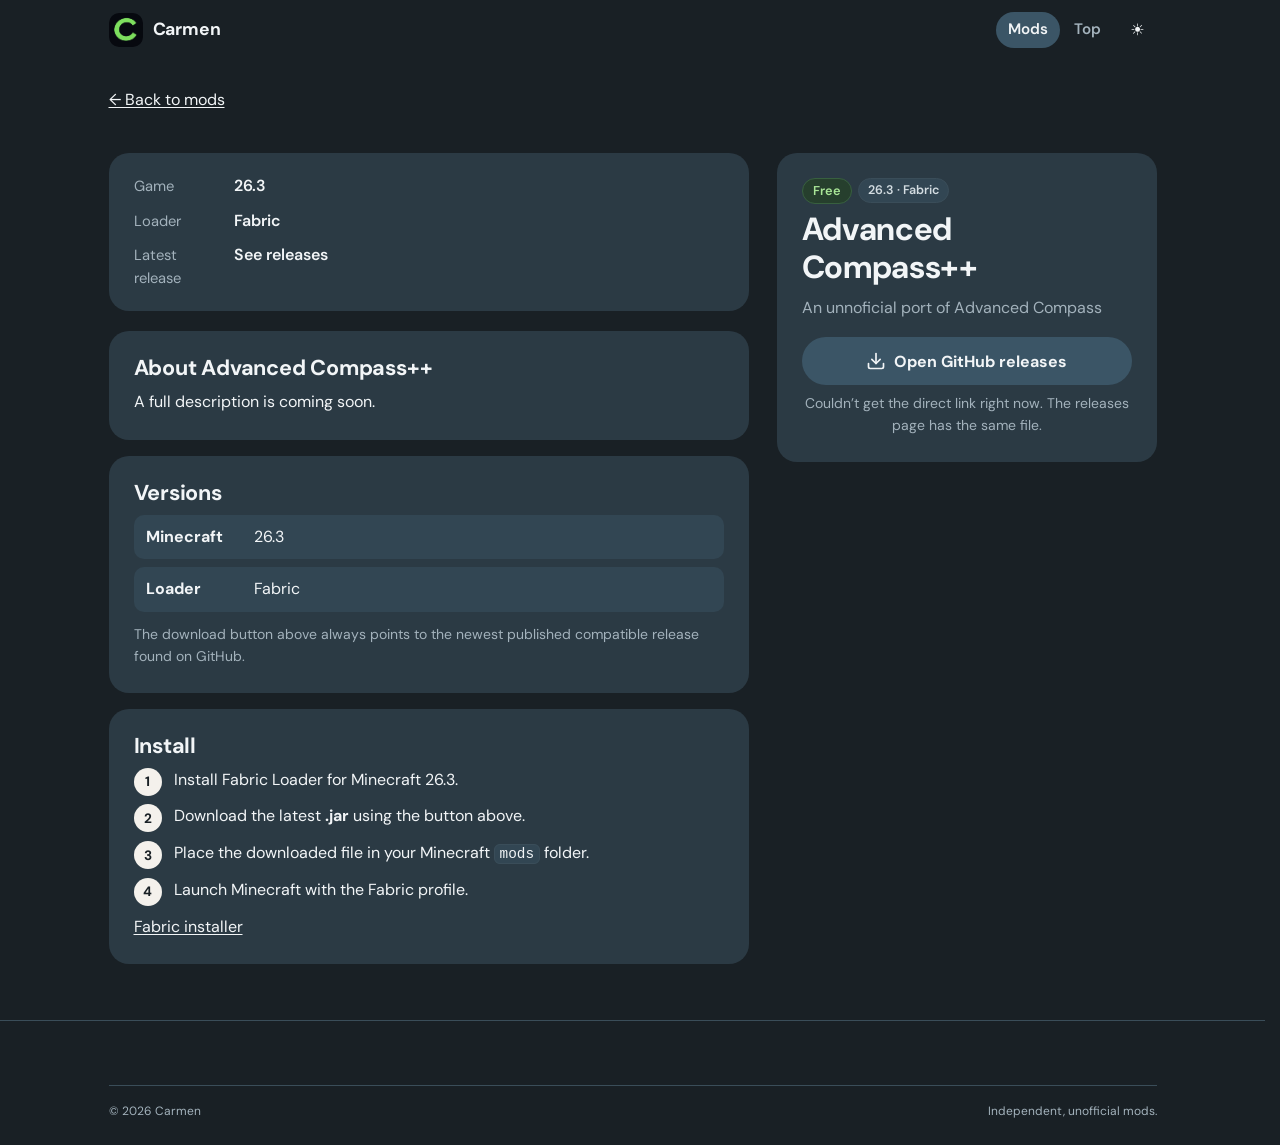
==== commit e8467a8f: "Update index.html" ====
--- a/mods/advanced-compass/index.html
+++ b/mods/advanced-compass/index.html
@@ -3,20 +3,13 @@
 <head>
   <meta charset="utf-8">
   <meta name="viewport" content="width=device-width, initial-scale=1, viewport-fit=cover">
-  <title>Carmen · Mod</title>
-  <meta name="description" content="Carmen Minecraft mod page.">
+  <title>Advanced Compass++ · Carmen</title>
+  <meta name="description" content="Advanced Compass++: Minecraft mod for Fabric 26.3.">
   <meta name="theme-color" content="#192025">
   <link rel="icon" type="image/png" href="../../carmenicon.png">
   <link rel="stylesheet" href="../../styles.css">
 </head>
 <body data-mod="advanced-compass">
-  <div class="sale-bar" role="note">
-    <div class="sale-bar-inner">
-      <span class="sale-pill">Free</span>
-      <span class="sale-bar-msg"><b>Everything is free.</b> Explore Carmen's Minecraft projects.</span>
-    </div>
-  </div>
-
   <header class="topbar">
     <div class="container topbar-inner">
       <a class="brand" href="../../"><img src="../../nav-icon.png" alt="" width="34" height="34">Carmen</a>
@@ -34,48 +27,70 @@
     <div class="container stack-lg">
       <p><a href="../../#mods">← Back to mods</a></p>
 
-      <section class="mod-layout" aria-labelledby="mod-title">
-        <div class="product-media">
-          <img class="product-hero" data-mod-hero src="" alt="" width="640" height="360" fetchpriority="high">
+      <section class="product-layout mod-layout" aria-labelledby="mod-title">
+        <div class="product-media card">
+          <img class="product-hero" data-mod-hero src="" alt="" width="320" height="320" fetchpriority="high">
+          <dl class="product-facts">
+            <div><dt>Game</dt><dd data-fact="versions">26.3</dd></div>
+            <div><dt>Loader</dt><dd data-fact="loader">Fabric</dd></div>
+            <div><dt>Latest release</dt><dd data-fact="version">Checking…</dd></div>
+          </dl>
         </div>
 
-        <aside class="product-details" aria-label="Mod details">
-          <img data-mod-icon class="product-icon" src="" alt="" width="140" height="140" loading="eager">
-          <div>
-            <p class="badge badge-green">Free · Fabric 26.3</p>
-            <h1 id="mod-title" data-mod-name>Mod</h1>
-            <p data-mod-tagline class="lead"></p>
+        <aside class="buy-card card" aria-labelledby="mod-title">
+          <div class="buy-head">
+            <img data-mod-icon class="buy-icon" src="" alt="" width="64" height="64" loading="eager">
+            <div class="buy-title">
+              <span class="buy-chips"><span class="badge badge-green">Free</span><span class="product-compat">26.3 · Fabric</span></span>
+              <h1 id="mod-title" data-mod-name>Mod</h1>
+            </div>
           </div>
-          <div class="card card-tight">
-            <dl class="facts">
-              <div><dt>Game</dt><dd data-fact="versions">26.3</dd></div>
-              <div><dt>Loader</dt><dd data-fact="loader">Fabric</dd></div>
-              <div><dt>Latest release</dt><dd data-fact="version">Checking…</dd></div>
-            </dl>
-          </div>
-          <div class="card card-tight">
+          <p data-mod-tagline class="muted buy-tagline"></p>
+          <div class="stack-sm">
             <a class="btn btn-primary btn-block" data-download href="#">Finding latest version…</a>
             <p class="dl-meta" data-download-meta>Checking GitHub for the newest file.</p>
           </div>
         </aside>
 
-        <section class="card" aria-labelledby="about-title">
-          <h2 id="about-title">About</h2>
-          <div data-mod-about></div>
-        </section>
+        <div class="product-details stack">
+          <section class="card" aria-labelledby="about-title">
+            <h2 id="about-title">About <span data-mod-name>this mod</span></h2>
+            <div data-mod-about></div>
+          </section>
 
-        <section class="card" data-section="features" aria-labelledby="features-title">
-          <h2 id="features-title">Features</h2>
-          <ul></ul>
-        </section>
+          <section class="card" data-section="features" aria-labelledby="features-title">
+            <h2 id="features-title">Features</h2>
+            <ul class="feature-list"></ul>
+          </section>
 
-        <section class="card" data-section="shots" aria-labelledby="shots-title">
-          <div class="section-heading">
-            <h2 id="shots-title">Screenshots</h2>
-            <span data-shot-count>0 images</span>
-          </div>
-          <div class="shot-strip" data-mod-shots></div>
-        </section>
+          <section class="card" data-section="shots" aria-labelledby="shots-title">
+            <div class="card-head">
+              <h2 id="shots-title">Screenshots</h2>
+              <span class="muted small" data-shot-count>0 images</span>
+            </div>
+            <div class="shot-strip" data-mod-shots></div>
+          </section>
+
+          <section class="card" aria-labelledby="versions-title">
+            <h2 id="versions-title">Versions</h2>
+            <dl class="loader-list">
+              <div><dt>Minecraft</dt><dd>26.3</dd></div>
+              <div><dt>Loader</dt><dd>Fabric</dd></div>
+            </dl>
+            <p class="small muted">The download button above always points to the newest published compatible release found on GitHub.</p>
+          </section>
+
+          <section class="card" aria-labelledby="install-title">
+            <h2 id="install-title">Install</h2>
+            <ol class="steps">
+              <li>Install Fabric Loader for Minecraft 26.3.</li>
+              <li>Download the latest <strong>.jar</strong> using the button above.</li>
+              <li>Place the downloaded file in your Minecraft <code>mods</code> folder.</li>
+              <li>Launch Minecraft with the Fabric profile.</li>
+            </ol>
+            <p class="install-more"><a href="https://fabricmc.net/use/installer/" target="_blank" rel="noopener noreferrer">Fabric installer</a></p>
+          </section>
+        </div>
       </section>
     </div>
   </main>
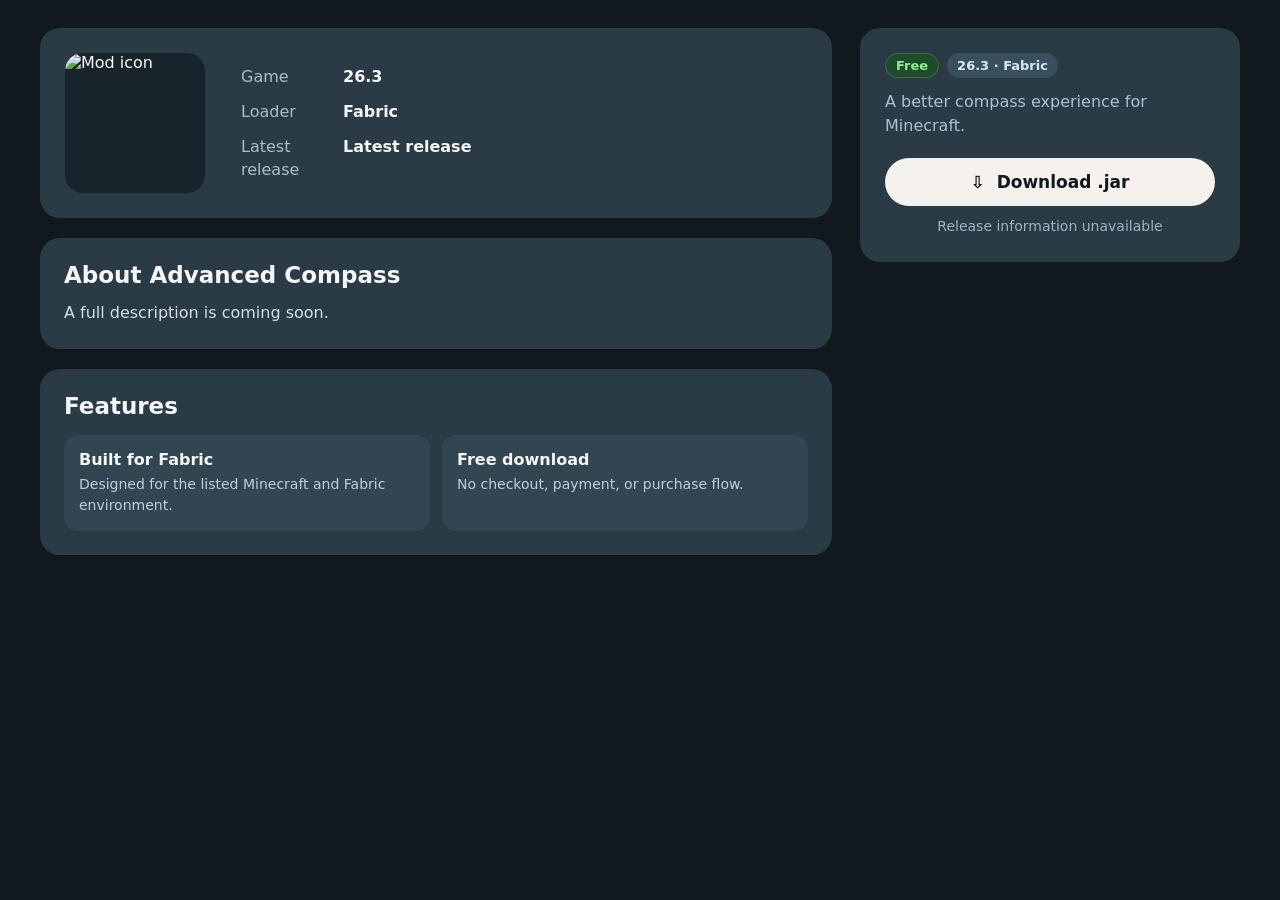
==== commit 1409a611: "Update index.html" ====
--- a/mods/advanced-compass/index.html
+++ b/mods/advanced-compass/index.html
@@ -1,109 +1 @@
-<!doctype html>
-<html lang="en" data-theme="dark">
-<head>
-  <meta charset="utf-8">
-  <meta name="viewport" content="width=device-width, initial-scale=1, viewport-fit=cover">
-  <title>Advanced Compass++ · Carmen</title>
-  <meta name="description" content="Advanced Compass++: Minecraft mod for Fabric 26.3.">
-  <meta name="theme-color" content="#192025">
-  <link rel="icon" type="image/png" href="../../carmenicon.png">
-  <link rel="stylesheet" href="../../styles.css">
-</head>
-<body data-mod="advanced-compass">
-  <header class="topbar">
-    <div class="container topbar-inner">
-      <a class="brand" href="../../"><img src="../../nav-icon.png" alt="" width="34" height="34">Carmen</a>
-      <nav class="nav" aria-label="Main">
-        <a href="../../#mods" aria-current="page">Mods</a>
-        <a href="../../#top">Top</a>
-      </nav>
-      <button class="icon-btn theme-toggle" type="button" aria-label="Switch to light theme">
-        <span class="icon-moon">☾</span><span class="icon-sun">☀</span>
-      </button>
-    </div>
-  </header>
-
-  <main class="page">
-    <div class="container stack-lg">
-      <p><a href="../../#mods">← Back to mods</a></p>
-
-      <section class="product-layout mod-layout" aria-labelledby="mod-title">
-        <div class="product-media card">
-          <img class="product-hero" data-mod-hero src="" alt="" width="320" height="320" fetchpriority="high">
-          <dl class="product-facts">
-            <div><dt>Game</dt><dd data-fact="versions">26.3</dd></div>
-            <div><dt>Loader</dt><dd data-fact="loader">Fabric</dd></div>
-            <div><dt>Latest release</dt><dd data-fact="version">Checking…</dd></div>
-          </dl>
-        </div>
-
-        <aside class="buy-card card" aria-labelledby="mod-title">
-          <div class="buy-head">
-            <img data-mod-icon class="buy-icon" src="" alt="" width="64" height="64" loading="eager">
-            <div class="buy-title">
-              <span class="buy-chips"><span class="badge badge-green">Free</span><span class="product-compat">26.3 · Fabric</span></span>
-              <h1 id="mod-title" data-mod-name>Mod</h1>
-            </div>
-          </div>
-          <p data-mod-tagline class="muted buy-tagline"></p>
-          <div class="stack-sm">
-            <a class="btn btn-primary btn-block" data-download href="#">Finding latest version…</a>
-            <p class="dl-meta" data-download-meta>Checking GitHub for the newest file.</p>
-          </div>
-        </aside>
-
-        <div class="product-details stack">
-          <section class="card" aria-labelledby="about-title">
-            <h2 id="about-title">About <span data-mod-name>this mod</span></h2>
-            <div data-mod-about></div>
-          </section>
-
-          <section class="card" data-section="features" aria-labelledby="features-title">
-            <h2 id="features-title">Features</h2>
-            <ul class="feature-list"></ul>
-          </section>
-
-          <section class="card" data-section="shots" aria-labelledby="shots-title">
-            <div class="card-head">
-              <h2 id="shots-title">Screenshots</h2>
-              <span class="muted small" data-shot-count>0 images</span>
-            </div>
-            <div class="shot-strip" data-mod-shots></div>
-          </section>
-
-          <section class="card" aria-labelledby="versions-title">
-            <h2 id="versions-title">Versions</h2>
-            <dl class="loader-list">
-              <div><dt>Minecraft</dt><dd>26.3</dd></div>
-              <div><dt>Loader</dt><dd>Fabric</dd></div>
-            </dl>
-            <p class="small muted">The download button above always points to the newest published compatible release found on GitHub.</p>
-          </section>
-
-          <section class="card" aria-labelledby="install-title">
-            <h2 id="install-title">Install</h2>
-            <ol class="steps">
-              <li>Install Fabric Loader for Minecraft 26.3.</li>
-              <li>Download the latest <strong>.jar</strong> using the button above.</li>
-              <li>Place the downloaded file in your Minecraft <code>mods</code> folder.</li>
-              <li>Launch Minecraft with the Fabric profile.</li>
-            </ol>
-            <p class="install-more"><a href="https://fabricmc.net/use/installer/" target="_blank" rel="noopener noreferrer">Fabric installer</a></p>
-          </section>
-        </div>
-      </section>
-    </div>
-  </main>
-
-  <footer class="footer">
-    <div class="container">
-      <div class="footer-bottom">
-        <span>© <span data-year>2026</span> Carmen</span>
-        <span>Independent, unofficial mods.</span>
-      </div>
-    </div>
-  </footer>
-
-  <script src="../../scripts.js"></script>
-</body>
-</html>
+<!doctype html><html lang="en"><head><meta charset="utf-8"><meta name="viewport" content="width=device-width,initial-scale=1"><title>Mod · StudioHearts</title><link rel="stylesheet" href="../../styles.css"></head><body data-mod="advanced-compass"><main class="container"><div class="product-layout"><section class="product-main"><div class="card info-card"><img class="mod-icon" data-mod-icon alt="Mod icon"><div class="facts"><div class="fact"><span class="fact-label">Game</span><span class="fact-value" data-fact="game">26.3</span></div><div class="fact"><span class="fact-label">Loader</span><span class="fact-value" data-fact="loader">Fabric</span></div><div class="fact"><span class="fact-label">Latest release</span><span class="fact-value" data-fact="version">Loading…</span></div></div></div><section class="card about-card"><h2>About <span data-mod-name></span></h2><p data-mod-about></p></section><section class="card section"><h2>Features</h2><div class="features"><div class="feature"><strong>Built for Fabric</strong><span>Designed for the listed Minecraft and Fabric environment.</span></div><div class="feature"><strong>Free download</strong><span>No checkout, payment, or purchase flow.</span></div></div></section></section><aside class="product-side"><div class="card hero-card"><div class="badges"><span class="badge free">Free</span><span class="badge">26.3 · Fabric</span></div><h1 data-mod-name></h1><p class="tagline" data-mod-tagline></p><a class="download-btn" data-download href="https://github.com/peureumen/mods/releases">⇩&nbsp; Download .jar</a><p class="download-meta" data-download-meta>Loading release…</p></div></aside></div></main><script src="../../scripts.js"></script></body></html>
--- a/styles.css
+++ b/styles.css
@@ -1,1001 +1,59 @@
-@import url("https://fonts.googleapis.com/css2?family=DM+Sans:wght@400;500;600;700&display=swap");
-
-:root { color-scheme: light; --bg: #f4efe7; --surface: #ffffff; --surface-2: #f7f3ee; --field: #ffffff; --btn-2: #e6e0da; --btn-2-hover: #dad2cd; --line: #e6dfd7; --line-strong: #d3cbc1; --text: #1f1f1f; --text-2: #3a3632; --muted: #6b655f; --ink: #202020; --ink-hover: #000000; --on-ink: #ffffff; --accent: #3f8f2a; --accent-soft: #e9f4e2; --accent-line: #cfe6c3; --accent-text: #2c6a1c; --danger: #b3261e; --danger-soft: #fcebea; --danger-line: #efc4c1; --danger-text: #7a1c16; --warn: #8a5a00; --warn-soft: #fff4dc; --warn-line: #f1dfb1; --warn-text: #5c3d00; --info-soft: #eaf1fb; --shimmer: #ede7e0; --focus: #86d562; --sale: #22900f; --sale-bar-bg: linear-gradient(90deg, #1e730f 0%, #2a8616 55%, #2c8a17 100%); --sale-bar-text: #ffffff; --sale-bar-muted: rgba(255, 255, 255, 0.86); --sale-bar-chip: rgba(255, 255, 255, 0.2); --sale-bar-pill-bg: #ffffff; --sale-bar-pill-text: #1e730f; --sale-bar-em: #eaffa6; --sale-flash-em: #fff0a0; --sale-pill-bg: #c4f06a; --sale-pill-text: #173c09; --sale-flash-bg: #ffcb45; --sale-flash-text: #3a2600; --select-arrow: url("data:image/svg+xml,%3Csvg xmlns='http://www.w3.org/2000/svg' width='20' height='20' viewBox='0 0 24 24' fill='none' stroke='%236b655f' stroke-width='2' stroke-linecap='round' stroke-linejoin='round'%3E%3Cpath d='m6 9 6 6 6-6'/%3E%3C/svg%3E"); --radius: 20px; --radius-sm: 12px; --radius-pill: 999px; --shadow: none; --shadow-lg: 0 12px 40px rgba(31, 31, 31, 0.16); --font: "DM Sans", system-ui, -apple-system, "Segoe UI", Roboto, "Helvetica Neue", Arial, sans-serif; --mono: ui-monospace, SFMono-Regular, Menlo, Consolas, monospace; --container: 1080px; --gutter: 16px; --header-h: 60px; --topbar-h: var(--header-h); }
-
-:root[data-theme="dark"] { color-scheme: dark; --bg: #192025; --surface: #2b3a44; --surface-2: #324653; --field: #22303a; --btn-2: #3b5566; --btn-2-hover: #466479; --line: #3a4d59; --line-strong: #4c6d80; --text: #f2f5f7; --text-2: #d3dce1; --muted: #a3b2bc; --ink: #f4f1ec; --ink-hover: #ffffff; --on-ink: #192025; --accent: #79cf5e; --accent-soft: #263f2d; --accent-line: #38603f; --accent-text: #a9e597; --danger: #ff8f86; --danger-soft: #4a2b2e; --danger-line: #6e3c40; --danger-text: #ffc9c4; --warn: #f2c35b; --warn-soft: #43391f; --warn-line: #6b5730; --warn-text: #f6d891; --info-soft: #2a4153; --sale: #a8ec80; --sale-bar-bg: #203a19; --sale-bar-text: #eef6e6; --sale-bar-muted: #b9c9ad; --sale-bar-chip: rgba(255, 255, 255, 0.14); --sale-bar-pill-bg: #c4f06a; --sale-bar-pill-text: #173c09; --sale-bar-em: #c4f06a; --sale-flash-em: #ffcb45; --shimmer: #3e5563; --select-arrow: url("data:image/svg+xml,%3Csvg xmlns='http://www.w3.org/2000/svg' width='20' height='20' viewBox='0 0 24 24' fill='none' stroke='%23a3b2bc' stroke-width='2' stroke-linecap='round' stroke-linejoin='round'%3E%3Cpath d='m6 9 6 6 6-6'/%3E%3C/svg%3E"); --shadow-lg: 0 12px 40px rgba(0, 0, 0, 0.45); }
-
-*, ::before, ::after { box-sizing: border-box; }
-
-html { text-size-adjust: 100%; scrollbar-gutter: stable; }
-
-@media (prefers-reduced-motion: no-preference) {
-  @view-transition { navigation: auto; }
+:root{
+  --bg:#11191f;
+  --surface:#2a3b45;
+  --surface-2:#314650;
+  --text:#f4f6f7;
+  --muted:#aebec8;
+  --accent:#6ee86d;
+  --max:1200px;
+  --gap:28px;
 }
-
-::view-transition-old(root), ::view-transition-new(root) { animation-duration: 0.14s; }
-
-body { margin: 0px; min-height: 100vh; display: flex; flex-direction: column; background: var(--bg); color: var(--text); font-family: var(--font); font-size: 16px; line-height: 1.55; -webkit-font-smoothing: antialiased; }
-
-main { flex: 1 0 auto; }
-
-main:has([aria-busy="true"]) { min-height: 100svh; }
-
-img, svg, video { display: block; max-width: 100%; }
-
-img { height: auto; }
-
-h1, h2, h3, h4 { margin: 0px 0px 0.5em; line-height: 1.2; font-weight: 700; letter-spacing: -0.01em; }
-
-h1 { font-size: clamp(1.6rem, 1.2rem + 1.6vw, 2.2rem); }
-
-h2 { font-size: 1.35rem; }
-
-h3 { font-size: 1.1rem; }
-
-p { margin: 0px 0px 1em; }
-
-p:last-child { margin-bottom: 0px; }
-
-a { color: inherit; text-decoration: underline 1px; text-underline-offset: 2px; }
-
-a:hover { text-decoration-thickness: 2px; }
-
-button, input, select, textarea { font: inherit; font-family: var(--font); color: inherit; }
-
-:focus-visible { outline: 3px solid var(--focus); outline-offset: 2px; border-radius: 6px; }
-
-hr { border-right: 0px; border-bottom: 0px; border-left: 0px; border-image: none; border-top: 1px solid var(--line); margin: 24px 0px; }
-
-code, kbd { font-family: var(--mono); font-size: 0.9em; background: var(--surface-2); border: 1px solid var(--line); border-radius: 6px; padding: 0.05em 0.35em; }
-
-.sr-only { position: absolute; width: 1px; height: 1px; padding: 0px; margin: -1px; overflow: hidden; clip: rect(0px, 0px, 0px, 0px); white-space: nowrap; border: 0px; }
-
-[hidden] { display: none !important; }
-
-.container { width: 100%; max-width: var(--container); margin: 0px auto; padding: 0 var(--gutter); }
-
-.container-narrow { max-width: 560px; }
-
-.container-mid { max-width: 760px; }
-
-.page { padding: 28px 0px 56px; }
-
-.page-head { margin-bottom: 20px; }
-
-.page-head p { color: var(--muted); }
-
-.stack { display: flex; flex-direction: column; gap: 16px; }
-
-.stack-sm { display: flex; flex-direction: column; gap: 8px; }
-
-.stack-lg { display: flex; flex-direction: column; gap: 24px; }
-
-.row { display: flex; align-items: center; gap: 12px; flex-wrap: wrap; }
-
-.row-between { display: flex; align-items: center; justify-content: space-between; gap: 12px; flex-wrap: wrap; }
-
-.grid { display: grid; gap: 16px; }
-
-.grid-2 { display: grid; gap: 16px; grid-template-columns: repeat(auto-fit, minmax(min(100%, 300px), 1fr)); }
-
-.muted { color: var(--muted); }
-
-.small { font-size: 0.875rem; }
-
-.center { text-align: center; }
-
-.nowrap { white-space: nowrap; }
-
-.sale-bar { background: var(--sale-bar-bg); color: var(--sale-bar-text); font-size: 0.92rem; line-height: 1.35; }
-
-.sale-bar-inner { max-width: var(--container); margin: 0px auto; padding: 9px var(--gutter); display: flex; flex-wrap: wrap; justify-content: center; align-items: center; gap: 6px 12px; text-align: center; }
-
-.sale-pill { display: inline-flex; align-items: center; padding: 3px 10px; border-radius: var(--radius-pill); background: var(--sale-bar-pill-bg); color: var(--sale-bar-pill-text); font-size: 0.74rem; font-weight: 700; letter-spacing: 0.05em; text-transform: uppercase; white-space: nowrap; }
-
-.sale-bar-msg b { color: var(--sale-bar-em); font-weight: 700; }
-
-.sale-bar-msg a { color: inherit; text-decoration: underline; text-underline-offset: 2px; }
-
-.sale-bar-msg .nowrap { white-space: nowrap; }
-
-.sale-bar-time { display: inline-flex; align-items: center; gap: 6px; white-space: nowrap; font-size: 0.85rem; }
-
-.sale-bar-ends { color: var(--sale-bar-muted); }
-
-.sale-time { display: inline-flex; gap: 3px; }
-
-.sale-time-chip { min-width: 2.5em; padding: 2px 5px; border-radius: 6px; background: var(--sale-bar-chip); font-weight: 700; font-variant-numeric: tabular-nums; text-align: center; }
-
-.sale-bar.is-flash .sale-pill { background: var(--sale-flash-bg); color: var(--sale-flash-text); }
-
-.sale-bar.is-flash .sale-bar-msg b { color: var(--sale-flash-em); }
-
-.price-tag { white-space: nowrap; }
-
-.price-now { color: var(--sale); font-weight: 700; }
-
-.price-was { color: var(--muted); font-weight: 500; font-size: 0.86em; text-decoration-thickness: 1.5px; }
-
-.sale-off { display: inline-flex; align-items: center; padding: 1px 7px; border-radius: var(--radius-pill); background: var(--sale-pill-bg); color: var(--sale-pill-text); font-size: 0.72rem; font-weight: 700; line-height: 1.45; vertical-align: 0.12em; }
-
-.price-tag.is-stacked { display: inline-flex; flex-direction: column; align-items: flex-end; gap: 1px; line-height: 1.15; }
-
-.price-tag.is-stacked .price-now { font-size: 1.15em; }
-
-.price-tag.is-stacked .price-was { font-size: 0.8em; }
-
-.price-tag-was { display: inline-flex; align-items: center; gap: 5px; }
-
-.choice-body .title .sale-chip { margin-left: 6px; padding: 1px 7px; font-size: 0.72rem; vertical-align: 0.1em; }
-
-.sale-chip { display: inline-flex; align-items: center; padding: 2px 9px; border-radius: var(--radius-pill); background: var(--sale-pill-bg); color: var(--sale-pill-text); font-size: 0.78rem; font-weight: 700; white-space: nowrap; }
-
-.topbar { position: sticky; top: 0px; z-index: 50; background: var(--bg); }
-
-.topbar-inner { display: flex; align-items: center; gap: 6px; height: var(--header-h); }
-
-.brand { display: inline-flex; align-items: center; gap: 10px; margin-right: auto; font-weight: 700; font-size: 1.1rem; letter-spacing: -0.01em; text-decoration: none; }
-
-.brand img { width: 34px; height: 34px; aspect-ratio: 1 / 1; object-fit: cover; border-radius: 10px; }
-
-.nav { display: flex; align-items: center; gap: 2px; }
-
-.nav a { display: inline-flex; align-items: center; gap: 6px; height: 36px; padding: 0px 12px; border-radius: var(--radius-pill); font-size: 0.95rem; font-weight: 600; text-decoration: none; color: var(--muted); }
-
-.nav a svg { width: 17px; height: 17px; }
-
-.nav a:hover { color: var(--text); }
-
-.nav a[aria-current="page"] { color: var(--text); background: var(--btn-2); }
-
-.icon-btn { display: grid; place-items: center; flex: 0 0 auto; width: 38px; height: 38px; padding: 0px; border: 0px; border-radius: 50%; background: none; color: var(--text); cursor: pointer; }
-
-.icon-btn:hover { background: var(--btn-2); }
-
-.icon-btn svg { width: 20px; height: 20px; }
-
-.theme-toggle .icon-sun, :root[data-theme="dark"] .theme-toggle .icon-moon { display: none; }
-
-:root[data-theme="dark"] .theme-toggle .icon-sun { display: block; }
-
-.account-slot { display: flex; align-items: center; gap: 8px; min-width: 40px; justify-content: flex-end; }
-
-.account-slot .btn-sm { min-height: 36px; padding: 0px 16px; }
-
-.account-menu { position: relative; }
-
-.account-button { display: inline-flex; align-items: center; gap: 8px; height: 38px; padding: 0px 14px 0px 5px; border: 0px; border-radius: var(--radius-pill); background: var(--btn-2); cursor: pointer; font-size: 0.95rem; font-weight: 700; max-width: 220px; }
-
-.account-button:hover { background: var(--btn-2-hover); }
-
-.account-button .avatar { width: 28px; height: 28px; border-radius: 50%; display: grid; place-items: center; background: var(--accent-soft); color: var(--accent-text); font-size: 0.9rem; font-weight: 700; flex: 0 0 auto; }
-
-.account-button .name { overflow: hidden; text-overflow: ellipsis; white-space: nowrap; }
-
-.account-dropdown { position: absolute; right: 0px; top: calc(100% + 8px); min-width: 200px; padding: 6px; background: var(--surface); border: 1px solid var(--line); border-radius: var(--radius-sm); box-shadow: var(--shadow-lg); }
-
-.account-dropdown a, .account-dropdown button { display: block; width: 100%; text-align: left; padding: 10px 12px; border: 0px; border-radius: 8px; background: none; text-decoration: none; font-weight: 500; cursor: pointer; }
-
-.account-dropdown a:hover, .account-dropdown button:hover { background: var(--surface-2); }
-
-.account-dropdown hr { margin: 6px 0px; }
-
-.tabbar { display: none; }
-
-@media (max-width: 720px) {
-  :root { --header-h: 56px; }
-  .nav { display: none; }
-  .tabbar { display: grid; grid-template-columns: repeat(4, 1fr); position: fixed; left: 0px; right: 0px; bottom: 0px; z-index: 50; background: var(--surface); border-top: 1px solid var(--line); padding-bottom: env(safe-area-inset-bottom); }
-  .tabbar a { display: flex; flex-direction: column; align-items: center; gap: 2px; padding: 8px 4px 9px; font-size: 0.75rem; font-weight: 600; color: var(--muted); text-decoration: none; }
-  .tabbar a svg { width: 22px; height: 22px; }
-  .tabbar a[aria-current="page"] { color: var(--text); }
-  body.has-tabbar { padding-bottom: calc(60px + env(safe-area-inset-bottom)); }
-  .account-button .name { display: none; }
-  .account-button { padding: 0px 5px; }
-  .brand img { width: 32px; height: 32px; aspect-ratio: 1 / 1; object-fit: cover; }
+*{box-sizing:border-box}
+html,body{margin:0;padding:0;background:var(--bg);color:var(--text);font-family:Inter,system-ui,-apple-system,BlinkMacSystemFont,"Segoe UI",sans-serif}
+body{min-height:100vh;overflow-x:hidden}
+a{color:inherit;text-decoration:none}
+img{max-width:100%;display:block}
+.container{width:min(calc(100% - 28px),var(--max));margin:0 auto;padding:28px 0 64px}
+.product-layout{display:grid;grid-template-columns:minmax(0,1fr) minmax(320px,380px);gap:28px;align-items:start}
+.product-main,.product-side{min-width:0}
+.card{background:var(--surface);border-radius:20px;min-width:0}
+.info-card{display:grid;grid-template-columns:150px minmax(0,1fr);gap:26px;align-items:center;padding:25px}
+.mod-icon{width:140px;height:140px;border-radius:18px;object-fit:cover;background:#18242b}
+.facts{display:grid;gap:12px;min-width:0}
+.fact{display:grid;grid-template-columns:90px minmax(0,1fr);gap:12px;align-items:start;font-size:16px;line-height:1.45}
+.fact-label{color:var(--muted)}
+.fact-value{font-weight:700;min-width:0;overflow-wrap:anywhere}
+.about-card{margin-top:20px;padding:24px}
+.about-card h2{margin:0 0 10px;font-size:23px;line-height:1.2}
+.about-card p{margin:0;color:#d5e0e5;line-height:1.6}
+.hero-card{padding:25px;min-width:0;overflow:hidden}
+.badges{display:flex;flex-wrap:wrap;gap:8px;margin-bottom:8px}
+.badge{display:inline-flex;align-items:center;padding:5px 10px;border-radius:999px;font-size:13px;font-weight:700;line-height:1;background:#38505d;color:#dbe8ee}
+.badge.free{background:#1f4a2b;color:#8cf28a;border:1px solid #397442}
+.hero-card h1{font-size:clamp(34px,4vw,44px);line-height:1.04;margin:0 0 12px;letter-spacing:-.02em;overflow-wrap:anywhere;word-break:break-word}
+.tagline{color:#a9c3d0;font-size:16px;line-height:1.5;margin:0 0 20px;overflow-wrap:anywhere}
+.download-btn{width:100%;border:0;background:#f5f2ed;color:#11191f;border-radius:999px;min-height:48px;padding:12px 18px;font-size:17px;font-weight:800;display:flex;align-items:center;justify-content:center;gap:9px;cursor:pointer}
+.download-btn:hover{filter:brightness(.96)}
+.download-meta{margin:10px 3px 0;color:#9eb5c0;font-size:14px;line-height:1.5;text-align:center;overflow-wrap:anywhere}
+.section{margin-top:20px;padding:24px}
+.section h2{margin:0 0 16px;font-size:23px}
+.features{display:grid;grid-template-columns:repeat(2,minmax(0,1fr));gap:12px}
+.feature{background:var(--surface-2);padding:15px;border-radius:14px;min-width:0}
+.feature strong{display:block;margin-bottom:5px}
+.feature span{color:#bfd0d8;line-height:1.5;font-size:14px}
+.shots{display:grid;grid-template-columns:repeat(2,minmax(0,1fr));gap:14px}
+.shots img{width:100%;aspect-ratio:16/9;object-fit:cover;border-radius:14px;background:#172229}
+.empty{color:var(--muted);margin:0}
+@media(max-width:850px){
+  .product-layout{grid-template-columns:minmax(0,1fr)}
+  .product-side{order:-1}
 }
-
-.footer { margin-top: auto; padding: 36px 0px 24px; border-top: 1px solid var(--line); color: var(--muted); font-size: 0.9rem; }
-
-.footer-grid { display: grid; grid-template-columns: 1.5fr repeat(4, 1fr); gap: 24px; }
-
-.footer-brand { display: inline-flex; align-items: center; gap: 8px; color: var(--text); font-weight: 700; font-size: 1.05rem; text-decoration: none; }
-
-.footer-brand img { width: 28px; height: 28px; border-radius: 8px; }
-
-.footer-about p { margin: 8px 0px 0px; max-width: 240px; }
-
-.footer-col { display: flex; flex-direction: column; align-items: flex-start; }
-
-.footer-col h2 { margin: 4px 0px 8px; color: var(--text); font-size: 0.78rem; font-weight: 700; letter-spacing: 0.06em; text-transform: uppercase; }
-
-.footer-col a { padding: 4px 0px; text-decoration: none; overflow-wrap: anywhere; }
-
-.footer-col a:hover { color: var(--text); text-decoration: underline; }
-
-.footer-bottom { display: flex; flex-wrap: wrap; justify-content: space-between; gap: 6px 24px; margin-top: 28px; padding-top: 16px; border-top: 1px solid var(--line); font-size: 0.75rem; }
-
-@media (max-width: 860px) {
-  .footer-grid { grid-template-columns: repeat(2, minmax(0px, 1fr)); gap: 20px 16px; }
-  .footer-about { grid-column: 1 / -1; }
+@media(max-width:620px){
+  .container{width:min(calc(100% - 20px),var(--max));padding-top:16px}
+  .info-card{grid-template-columns:96px minmax(0,1fr);gap:16px;padding:18px}
+  .mod-icon{width:96px;height:96px;border-radius:15px}
+  .fact{grid-template-columns:74px minmax(0,1fr);gap:8px;font-size:14px}
+  .hero-card,.about-card,.section{padding:19px}
+  .hero-card h1{font-size:clamp(30px,10vw,40px)}
+  .features,.shots{grid-template-columns:1fr}
 }
-
-.card { background: var(--surface); border: 1px solid transparent; border-radius: var(--radius); padding: 20px; box-shadow: var(--shadow); }
-
-.card-tight { padding: 14px 16px; }
-
-.card h2, .card h3 { margin-bottom: 8px; }
-
-.card-head { display: flex; align-items: center; justify-content: space-between; gap: 12px; margin-bottom: 12px; }
-
-.card-head h2, .card-head h3 { margin: 0px; }
-
-@media (min-width: 721px) {
-  .card { padding: 24px; }
-}
-
-.list { list-style: none; margin: 0px; padding: 0px; }
-
-.list > li + li { border-top: 1px solid var(--line); }
-
-.list > li { padding: 12px 0px; }
-
-.btn { display: inline-flex; align-items: center; justify-content: center; gap: 8px; min-height: 48px; padding: 0px 22px; border: 1px solid transparent; border-radius: var(--radius-pill); font-weight: 700; font-size: 1rem; line-height: 1.2; text-decoration: none; text-align: center; cursor: pointer; user-select: none; transition: background-color 0.15s, border-color 0.15s, color 0.15s; }
-
-.btn:hover { text-decoration: none; }
-
-.btn svg { width: 20px; height: 20px; flex: 0 0 auto; }
-
-.btn-primary { background: var(--ink); color: var(--on-ink); }
-
-.btn-primary:hover { background: var(--ink-hover); }
-
-.btn-secondary { background: var(--btn-2); color: var(--text); }
-
-.btn-secondary:hover { background: var(--btn-2-hover); }
-
-.btn-ghost { background: transparent; color: var(--text); }
-
-.btn-ghost:hover { background: var(--btn-2); }
-
-.btn-danger { background: var(--surface); color: var(--danger); border-color: var(--danger-line); }
-
-.btn-danger:hover { background: var(--danger-soft); }
-
-.btn-block { display: flex; width: 100%; }
-
-.btn-sm { min-height: 38px; padding: 0px 16px; font-size: 0.9rem; }
-
-.btn[disabled], .btn[aria-disabled="true"] { opacity: 0.5; cursor: not-allowed; pointer-events: none; }
-
-.btn.is-loading, .btn.is-loading:disabled { opacity: 0.72; cursor: progress; pointer-events: none; }
-
-.link-button { padding: 0px; border: 0px; background: none; color: inherit; text-decoration: underline; text-underline-offset: 2px; cursor: pointer; }
-
-.field { display: flex; flex-direction: column; gap: 6px; }
-
-.field > label, .field-label { font-weight: 600; font-size: 0.95rem; }
-
-.field .hint { color: var(--muted); font-size: 0.85rem; }
-
-.field .error-text { color: var(--danger); font-size: 0.85rem; }
-
-.input, .select, .textarea { width: 100%; min-height: 48px; padding: 12px 14px; background: var(--field); border: 1px solid var(--line-strong); border-radius: var(--radius-sm); font-size: 1rem; }
-
-.textarea { min-height: 110px; resize: vertical; }
-
-.select { appearance: none; padding-right: 40px; background-image: var(--select-arrow); background-repeat: no-repeat; background-position: right 12px center; }
-
-.input:focus, .select:focus, .textarea:focus { outline: none; border-color: var(--ink); box-shadow: rgba(134, 213, 98, 0.45) 0px 0px 0px 3px; }
-
-.input[aria-invalid="true"] { border-color: var(--danger); }
-
-.password-field { position: relative; }
-
-.password-field .input { padding-right: 64px; }
-
-.password-field .toggle { position: absolute; right: 6px; top: 50%; transform: translateY(-50%); height: 36px; padding: 0px 10px; border: 0px; border-radius: 8px; background: none; color: var(--muted); font-weight: 600; font-size: 0.85rem; cursor: pointer; }
-
-.check { display: flex; align-items: flex-start; gap: 10px; font-size: 0.95rem; cursor: pointer; }
-
-.check input { width: 20px; height: 20px; margin: 2px 0px 0px; accent-color: var(--ink); flex: 0 0 auto; }
-
-.choices { display: grid; gap: 10px; }
-
-.choice { position: relative; display: block; cursor: pointer; }
-
-.choice input { position: absolute; opacity: 0; pointer-events: none; }
-
-.choice-body { display: flex; align-items: center; gap: 12px; padding: 14px 16px; border: 1px solid var(--line-strong); border-radius: var(--radius-sm); background: var(--surface); }
-
-.choice-body .title { font-weight: 700; }
-
-.choice-body .desc { color: var(--muted); font-size: 0.875rem; }
-
-.choice-body .end { margin-left: auto; font-weight: 700; white-space: nowrap; }
-
-.choice input:checked + .choice-body { border-color: var(--ink); box-shadow: inset 0 0 0 1px var(--ink); background: var(--surface-2); }
-
-.choice input:focus-visible + .choice-body { outline: 3px solid var(--focus); outline-offset: 2px; }
-
-.choice input:disabled + .choice-body { opacity: 0.5; cursor: not-allowed; }
-
-.notice { padding: 12px 14px; border-radius: var(--radius-sm); background: var(--info-soft); font-size: 0.95rem; }
-
-.notice strong { font-weight: 700; }
-
-.notice-success { background: var(--accent-soft); }
-
-.notice-error { background: var(--danger-soft); color: var(--danger-text); }
-
-.notice-warn { background: var(--warn-soft); color: var(--warn-text); }
-
-.badge { display: inline-flex; align-items: center; gap: 4px; padding: 2px 10px; border-radius: var(--radius-pill); background: var(--surface-2); border: 1px solid var(--line); font-size: 0.8rem; font-weight: 600; white-space: nowrap; }
-
-.badge-green { background: var(--accent-soft); border-color: var(--accent-line); color: var(--accent-text); }
-
-.badge-dark { background: var(--ink); border-color: var(--ink); color: var(--on-ink); }
-
-.badge-warn { background: var(--warn-soft); border-color: var(--warn-line); color: var(--warn-text); }
-
-.spinner { position: relative; display: inline-block; width: 12px; height: 12px; border-radius: 50%; background: var(--accent); }
-
-.spinner::after { content: ""; position: absolute; inset: 0px; border-radius: 50%; background: var(--accent); animation: 1.8s ease-out 0s infinite normal none running calm-ring; }
-
-@keyframes calm-ring { 
-  0% { transform: scale(1); opacity: 0.55; }
-  100% { transform: scale(2.8); opacity: 0; }
-}
-
-.skeleton { border-radius: 8px; min-height: 1em; background-image: ; background-position-x: ; background-position-y: ; background-repeat: ; background-attachment: ; background-origin: ; background-clip: ; background-color: ; background-size: 200% 100%; animation: 1.2s ease-in-out 0s infinite normal none running shimmer; }
-
-@keyframes shimmer { 
-  0% { background-position: 200% 0px; }
-  100% { background-position: -200% 0px; }
-}
-
-.empty { padding: 36px 16px; text-align: center; color: var(--muted); }
-
-.empty h3 { color: var(--text); }
-
-.toast-region { position: fixed; left: 50%; bottom: 24px; transform: translateX(-50%); z-index: 100; display: flex; flex-direction: column; align-items: center; gap: 8px; width: max-content; max-width: min(92vw, 420px); pointer-events: none; }
-
-.toast { display: inline-flex; align-items: center; gap: 8px; padding: 9px 16px 9px 14px; border-radius: 20px; background: var(--ink); color: var(--on-ink); box-shadow: var(--shadow-lg); font-size: 0.92rem; font-weight: 600; line-height: 1.35; pointer-events: auto; animation: 0.18s ease-out 0s 1 normal none running toast-in; }
-
-.toast svg { width: 18px; height: 18px; flex: 0 0 auto; }
-
-.toast-success svg { color: var(--focus); }
-
-.toast-error { background: var(--danger); color: rgb(255, 255, 255); }
-
-@keyframes toast-in { 
-  0% { opacity: 0; transform: translateY(6px); }
-  100% { opacity: 1; transform: none; }
-}
-
-@media (max-width: 720px) {
-  .toast-region { bottom: calc(136px + env(safe-area-inset-bottom)); }
-}
-
-.dialog { width: min(100% - 32px, 480px); max-height: min(90vh, 760px); padding: 0px; border: 0px; border-radius: var(--radius); background: var(--surface); color: var(--text); box-shadow: var(--shadow-lg); }
-
-.dialog::backdrop { background: rgba(20, 18, 16, 0.45); }
-
-.dialog-head { display: flex; align-items: center; justify-content: space-between; gap: 12px; padding: 18px 20px 0px; }
-
-.dialog-head h2 { margin: 0px; font-size: 1.2rem; }
-
-.dialog-body { padding: 16px 20px 20px; overflow: auto; }
-
-.dialog-close { width: 36px; height: 36px; border: 0px; border-radius: 50%; background: var(--surface-2); display: grid; place-items: center; cursor: pointer; flex: 0 0 auto; }
-
-@media (max-width: 720px) {
-  .dialog { width: 100%; max-width: 100%; max-height: 92vh; margin: auto 0px 0px; border-radius: var(--radius) var(--radius) 0 0; padding-bottom: env(safe-area-inset-bottom); }
-}
-
-.price { font-size: 1.6rem; font-weight: 700; letter-spacing: -0.01em; }
-
-.price small { font-size: 0.95rem; font-weight: 500; color: var(--muted); }
-
-.summary { background: var(--surface-2); border-radius: var(--radius-sm); padding: 14px 16px; }
-
-.summary-row { display: flex; justify-content: space-between; gap: 12px; }
-
-.summary-row + .summary-row { margin-top: 6px; }
-
-.summary-total { font-weight: 700; }
-
-.kv { display: grid; grid-template-columns: max-content 1fr; gap: 6px 16px; margin: 0px; }
-
-.kv dt { color: var(--muted); }
-
-.kv dd { margin: 0px; font-weight: 600; overflow-wrap: anywhere; }
-
-.copyable { display: inline-flex; align-items: center; gap: 8px; font-family: var(--mono); font-weight: 600; }
-
-.steps { counter-reset: step 0; list-style: none; margin: 0px; padding: 0px; display: grid; gap: 12px; }
-
-.steps > li { counter-increment: step 1; position: relative; padding-left: 40px; }
-
-.steps > li::before { content: counter(step); position: absolute; left: 0px; top: 0px; width: 28px; height: 28px; border-radius: 50%; display: grid; place-items: center; background: var(--ink); color: var(--on-ink); font-size: 0.85rem; font-weight: 700; }
-
-.prose { max-width: 70ch; }
-
-.prose h2 { margin-top: 1.6em; }
-
-.prose ul, .prose ol { padding-left: 1.3em; margin: 0px 0px 1em; }
-
-.prose li + li { margin-top: 0.35em; }
-
-details.faq { border-bottom: 1px solid var(--line); }
-
-details.faq summary { list-style: none; cursor: pointer; padding: 16px 32px 16px 0px; position: relative; font-weight: 600; }
-
-details.faq summary::-webkit-details-marker { display: none; }
-
-details.faq summary::after { content: "+"; position: absolute; right: 4px; top: 50%; transform: translateY(-50%); font-size: 1.4rem; font-weight: 400; color: var(--muted); }
-
-details.faq[open] summary::after { content: "–"; }
-
-details.faq .answer { padding: 0px 0px 16px; color: var(--text-2); }
-
-@media (prefers-reduced-motion: reduce) {
-  *, ::before, ::after { animation-duration: 0.01ms !important; transition-duration: 0.01ms !important; }
-  .spinner::after { animation: auto ease 0s 1 normal none running none !important; }
-  .live-dot::after { animation: auto ease 0s 1 normal none running none !important; }
-}
-
-.product-thumb { display: block; flex: 0 0 auto; width: 56px; height: 56px; border-radius: var(--radius-sm); object-fit: cover; background: var(--surface-2); }
-
-.section-title { font-size: 1.25rem; margin: 0px 0px 12px; }
-
-.lead { font-size: 1.1rem; }
-
-.eyebrow { margin: 0px 0px 4px; color: var(--muted); font-size: 0.8rem; font-weight: 600; letter-spacing: 0.04em; text-transform: uppercase; }
-
-.mono { font-family: var(--mono); }
-
-.back-link { display: inline-flex; align-items: center; gap: 4px; min-height: 44px; margin: -12px 0px 4px -6px; padding: 0px 6px; color: var(--muted); font-weight: 600; text-decoration: none; }
-
-.back-link:hover { color: var(--text); }
-
-.intro { display: flex; align-items: center; gap: 18px; }
-
-.intro-avatar { width: 72px; height: 72px; flex: 0 0 auto; border-radius: 50%; background: var(--surface-2); }
-
-.intro-text { min-width: 0px; }
-
-.intro h1 { margin: 0px; font-size: 1.9rem; line-height: 1.15; letter-spacing: -0.02em; }
-
-.intro p { margin: 2px 0px 0px; color: var(--muted); }
-
-.intro p .nowrap { white-space: nowrap; }
-
-.intro-links { display: flex; flex-wrap: wrap; gap: 2px 16px; margin-top: 6px; }
-
-.intro-links a { display: inline-flex; align-items: center; gap: 6px; padding: 2px 0px; color: var(--muted); font-size: 0.88rem; font-weight: 600; text-decoration: none; }
-
-.intro-links a:hover { color: var(--text); }
-
-.intro-links svg { width: 15px; height: 15px; }
-
-.shop-section { scroll-margin-top: calc(var(--topbar-h) + 16px); }
-
-@media (max-width: 560px) {
-  .intro { gap: 14px; align-items: flex-start; }
-  .intro-avatar { width: 56px; height: 56px; }
-  .intro h1 { font-size: 1.5rem; }
-  .intro p { font-size: 0.95rem; line-height: 1.45; }
-}
-
-.preorder-grid { display: grid; gap: 16px; }
-
-.preorder-card .product-art-wrap { max-width: 240px; }
-
-.preorder-badge { align-self: flex-start; }
-
-.preorder-name { color: inherit; text-decoration: none; }
-
-.preorder-name:hover { text-decoration: underline; text-underline-offset: 3px; }
-
-.preorder-card .preorder-perks { grid-template-columns: repeat(2, minmax(0px, max-content)); column-gap: 24px; }
-
-.preorder-action { display: inline-flex; flex-wrap: wrap; align-items: center; gap: 8px; }
-
-.preorder-action .badge { min-height: 32px; padding: 0px 12px; }
-
-@media (max-width: 760px) {
-  .preorder-card .preorder-perks { grid-template-columns: 1fr; }
-}
-
-@media (max-width: 560px) {
-  .preorder-card .preorder-perks { display: none; }
-  .preorder-action { flex-basis: 100%; }
-  .preorder-action .btn { flex: 1 1 0%; min-height: 44px; padding: 0px 14px; white-space: nowrap; }
-}
-
-.shop-grid { display: grid; gap: 16px; grid-template-columns: repeat(4, minmax(0px, 1fr)); }
-
-.product-card { position: relative; display: flex; flex-direction: column; padding: 0px; overflow: hidden; text-decoration: none; color: inherit; transition: border-color 0.15s, box-shadow 0.15s; }
-
-.product-card:hover { border-color: var(--line-strong); box-shadow: var(--shadow-lg); }
-
-.product-card .product-art { width: 100%; height: auto; aspect-ratio: 1 / 1; object-fit: cover; background: var(--surface-2); transition: transform 0.25s; }
-
-.product-card:hover .product-art { transform: scale(1.03); }
-
-.product-art-wrap { position: relative; display: block; overflow: hidden; }
-
-.product-art-wrap > .product-art { display: block; }
-
-.product-art-wrap > .sale-chip { position: absolute; top: 10px; left: 10px; z-index: 1; box-shadow: rgba(0, 0, 0, 0.22) 0px 2px 10px; }
-
-.product-card-body { display: flex; flex-direction: column; gap: 4px; padding: 14px 16px 16px; flex: 1 1 0%; }
-
-.product-card-name { font-size: 1.1rem; font-weight: 700; line-height: 1.25; }
-
-.product-card-line { color: var(--muted); font-size: 0.92rem; line-height: 1.4; }
-
-.card-foot { display: flex; align-items: center; justify-content: space-between; gap: 8px; min-height: 34px; margin-top: auto; padding-top: 8px; }
-
-.card-price { display: flex; align-items: center; gap: 0.3em; font-weight: 700; }
-
-.card-price .price-now { font-size: 1.1em; }
-
-.skeleton-card { min-height: 320px; padding: 16px; }
-
-.skeleton-card .skeleton { height: 100%; min-height: 180px; }
-
-.product-compat { align-self: flex-start; display: inline-flex; align-items: center; padding: 2px 9px; border-radius: var(--radius-pill); background: var(--surface-2); border: 1px solid var(--line); font-size: 0.78rem; font-weight: 600; color: var(--text-2); white-space: nowrap; }
-
-@media (max-width: 960px) {
-  .shop-grid { grid-template-columns: repeat(2, minmax(0px, 1fr)); }
-}
-
-@media (max-width: 560px) {
-  .shop-grid { grid-template-columns: 1fr; gap: 12px; }
-  .product-card { flex-direction: row; align-items: center; }
-  .product-art-wrap { flex: 0 0 auto; margin: 14px 0px 14px 14px; border-radius: 12px; }
-  .product-card .product-art { width: 88px; height: 88px; border-radius: 12px; }
-  .product-art-wrap > .sale-chip { top: 5px; left: 5px; padding: 1px 6px; font-size: 0.7rem; }
-  .product-card-body { padding: 12px 14px; }
-  .card-price { padding-top: 6px; min-height: 32px; }
-  .skeleton-card { min-height: 112px; }
-  .skeleton-card .skeleton { min-height: 80px; }
-}
-
-.bundle-grid { display: grid; gap: 16px; grid-template-columns: repeat(2, minmax(0px, 1fr)); }
-
-.bundle-card { display: flex; padding: 0px; overflow: hidden; }
-
-.bundle-card .product-art-wrap { flex: 0 0 auto; width: 44%; max-width: 260px; }
-
-.bundle-card .product-art { display: block; width: 100%; height: 100%; aspect-ratio: 1 / 1; object-fit: cover; background: var(--surface-2); }
-
-.bundle-card-body { display: flex; flex-direction: column; gap: 6px; flex: 1 1 0%; min-width: 0px; padding: 16px; }
-
-.bundle-includes { display: grid; gap: 3px; margin: 2px 0px 0px; padding: 0px; list-style: none; color: var(--text-2); font-size: 0.9rem; }
-
-.bundle-includes li { display: flex; gap: 6px; }
-
-.bundle-includes li::before { content: "✓"; color: var(--accent); font-weight: 700; }
-
-.bundle-foot { display: flex; flex-wrap: wrap; align-items: center; justify-content: space-between; gap: 6px 10px; margin-top: auto; padding-top: 10px; }
-
-.bundle-price { display: flex; flex-direction: column; gap: 2px; }
-
-.bundle-save { color: var(--accent-text); font-size: 0.85rem; font-weight: 600; }
-
-.bundle-note { color: var(--muted); font-size: 0.85rem; }
-
-.bundle-hint { display: block; color: var(--text-2); font-size: 0.9rem; line-height: 1.45; text-decoration: none; }
-
-.bundle-hint:hover { border-color: var(--line-strong); color: var(--text); }
-
-@media (max-width: 960px) {
-  .bundle-grid { grid-template-columns: 1fr; }
-}
-
-@media (max-width: 560px) {
-  .bundle-grid { gap: 12px; }
-  .bundle-card { align-items: flex-start; }
-  .bundle-card .product-art-wrap { width: 96px; margin: 14px 0px 14px 14px; border-radius: 12px; }
-  .bundle-card .product-art { height: 96px; border-radius: 12px; }
-  .bundle-card-body { padding: 12px 14px; }
-  .bundle-foot .btn { width: 100%; }
-}
-
-.how-steps > li strong { display: block; }
-
-.how-steps > li { color: var(--text-2); }
-
-.how-steps > li strong { color: var(--text); }
-
-.faq-card { padding-top: 4px; padding-bottom: 4px; }
-
-.faq-card details.faq:last-child { border-bottom: 0px; }
-
-.faq-more { margin-top: 12px; }
-
-.product-layout { display: grid; gap: 20px; grid-template-columns: minmax(0px, 1fr); grid-template-areas: "media" "buy" "details"; }
-
-.product-media, .pro-head { grid-area: media; }
-
-.buy-card { grid-area: buy; display: flex; flex-direction: column; gap: 16px; }
-
-.product-details { grid-area: details; min-width: 0px; }
-
-@media (min-width: 900px) {
-  .product-layout { grid-template: "media buy" "details buy" 1fr / minmax(0px, 1fr) 380px; column-gap: 28px; align-items: start; }
-}
-
-@media (max-width: 899px) {
-  .product-layout.mod-layout { grid-template-areas: "buy" "media" "details"; }
-}
-
-.product-media { display: flex; align-items: center; gap: 28px; }
-
-.product-media .product-hero { width: 140px; height: 140px; flex: 0 0 auto; border-radius: 18px; object-fit: cover; background: var(--surface-2); }
-
-.media-skeleton { width: 100%; height: 120px; }
-
-.product-facts { flex: 1 1 0%; min-width: 0px; margin: 0px; display: grid; gap: 10px; }
-
-.product-facts > div { display: grid; grid-template-columns: 88px minmax(0px, 1fr); gap: 12px; align-items: baseline; }
-
-.product-facts dt { color: var(--muted); font-size: 0.92rem; }
-
-.product-facts dd { margin: 0px; font-weight: 600; overflow-wrap: anywhere; }
-
-.fact-skeleton { display: inline-block; width: 10em; max-width: 100%; height: 1em; vertical-align: middle; }
-
-@media (max-width: 899px) {
-  .product-media .product-hero { display: none; }
-  .media-skeleton { height: 96px; }
-}
-
-.buy-head { display: flex; align-items: center; gap: 14px; }
-
-.buy-head .buy-icon { width: 64px; height: 64px; flex: 0 0 auto; border-radius: 14px; object-fit: cover; background: var(--surface-2); }
-
-.buy-title { display: flex; flex-direction: column; align-items: flex-start; gap: 6px; min-width: 0px; }
-
-.buy-chips { display: flex; flex-wrap: wrap; align-items: center; gap: 6px; }
-
-.buy-tagline { margin: -6px 0px 0px; }
-
-@media (min-width: 900px) {
-  .buy-head .buy-icon { display: none; }
-}
-
-.buy-card h1 { margin: 0px; font-size: clamp(1.6rem, 1.3rem + 1vw, 2rem); }
-
-.other-product { margin: 0px; font-size: 0.92rem; }
-
-.other-product a { font-weight: 600; white-space: nowrap; }
-
-.buy-options { border: 0px; margin: 0px; padding: 0px; min-width: 0px; }
-
-.buy-options legend { padding: 0px; margin-bottom: 8px; }
-
-.version-pick { padding: 14px; border-radius: var(--radius-sm); background: var(--surface-2); }
-
-.version-pick .field > label { font-size: 0.9rem; }
-
-.version-pick p { margin: 0px; }
-
-.buy-card p.small { margin: 0px; }
-
-.owned-box { display: flex; flex-direction: column; align-items: flex-start; gap: 8px; }
-
-.owned-box p { margin: 0px; }
-
-.feature-list { margin: 0px 0px 4px; padding-left: 1.2em; }
-
-.feature-list li + li { margin-top: 6px; }
-
-.product-details h3 { margin-top: 18px; }
-
-.product-details .steps { margin-bottom: 12px; }
-
-.install-more { margin-top: 4px; }
-
-.loader-list { display: grid; gap: 8px; margin: 0px 0px 12px; }
-
-.loader-list > div { display: grid; grid-template-columns: 96px minmax(0px, 1fr); gap: 12px; padding: 10px 12px; border-radius: 10px; background: var(--surface-2); }
-
-.loader-list dt { font-weight: 700; }
-
-.loader-list dd { margin: 0px; overflow-wrap: anywhere; }
-
-.shot-strip { display: flex; gap: 10px; overflow-x: auto; overscroll-behavior-x: contain; scroll-snap-type: x mandatory; padding-bottom: 6px; }
-
-.shot { flex: 0 0 auto; width: min(78%, 300px); margin: 0px; scroll-snap-align: start; display: flex; flex-direction: column; gap: 6px; }
-
-.shot-open { display: block; width: 100%; padding: 0px; border: 1px solid var(--line); border-radius: 10px; overflow: hidden; background: var(--surface-2); cursor: zoom-in; }
-
-.shot-open img { width: 100%; height: auto; aspect-ratio: 16 / 9; object-fit: cover; transition: transform 0.2s; }
-
-.shot-open:hover img { transform: scale(1.03); }
-
-.shot figcaption { font-size: 0.85rem; line-height: 1.35; color: var(--muted); }
-
-@media (min-width: 721px) {
-  .shot { width: 340px; }
-}
-
-.shot-viewer { width: min(-24px + 100vw, 1100px); max-width: none; max-height: none; padding: 0px; border: 0px; border-radius: var(--radius); background: rgb(17, 17, 17); color: rgb(255, 255, 255); overflow: hidden; }
-
-.shot-viewer::backdrop { background: rgba(10, 10, 10, 0.82); }
-
-.shot-viewer-frame { position: relative; }
-
-.shot-viewer img { display: block; width: 100%; height: auto; max-height: calc(-140px + 100vh); object-fit: contain; background: rgb(0, 0, 0); }
-
-.shot-viewer-bar { display: flex; align-items: center; gap: 10px; padding: 10px 12px; }
-
-.shot-viewer-caption { flex: 1 1 0%; margin: 0px; text-align: center; font-size: 0.95rem; color: rgb(232, 228, 223); }
-
-.shot-nav, .shot-close { width: 44px; height: 44px; flex: 0 0 auto; border: 0px; border-radius: 50%; background: rgba(255, 255, 255, 0.12); color: rgb(255, 255, 255); font-size: 1.6rem; line-height: 1; cursor: pointer; }
-
-.shot-nav:hover, .shot-close:hover { background: rgba(255, 255, 255, 0.22); }
-
-.shot-close { position: absolute; top: 10px; right: 10px; background: rgba(0, 0, 0, 0.55); }
-
-.not-found { margin: 24px auto 0px; }
-
-.pro-head h1 { margin-bottom: 4px; }
-
-.pro-head p { margin: 0px; }
-
-.pro-status { display: flex; flex-direction: column; align-items: flex-start; gap: 8px; padding-bottom: 16px; border-bottom: 1px solid var(--line); }
-
-.pro-status p { margin: 0px; }
-
-.pro-status .btn { margin-top: 4px; }
-
-@media (min-width: 900px) {
-  .pro-layout { grid-template-rows: auto 1fr; }
-  .pro-head { align-self: end; }
-}
-
-.checkout-card h1 { font-size: clamp(1.45rem, 1.2rem + 1vw, 1.8rem); margin-bottom: 4px; }
-
-.checkout-card p { margin: 0px; }
-
-.center-card { text-align: center; align-items: center; }
-
-.center-card .checkout-summary { width: 100%; text-align: left; }
-
-.checkout-card .pay-steps > li p { margin: 4px 0px 10px; color: var(--text-2); }
-
-.checkout-card .pay-steps > li p:last-child { margin-bottom: 0px; }
-
-.pay-steps > li strong { display: block; }
-
-.pay-steps .btn { margin-top: 4px; }
-
-.copy-row { display: flex; flex-wrap: wrap; align-items: center; justify-content: space-between; gap: 8px; padding: 6px 6px 6px 12px; margin-bottom: 10px; border: 1px dashed var(--line-strong); border-radius: var(--radius-sm); background: var(--surface-2); }
-
-.copy-value { flex: 1 1 11em; font-weight: 700; overflow-wrap: anywhere; min-width: 0px; }
-
-.copy-row .btn { margin: 0px; flex: 0 0 auto; white-space: nowrap; }
-
-.copy-row .btn { margin-left: auto; }
-
-.wait-line { display: flex; flex-wrap: wrap; align-items: center; gap: 2px 10px; padding: 12px 14px; border-radius: var(--radius-sm); background: var(--info-soft); font-weight: 600; font-size: 0.95rem; }
-
-.live-dot { position: relative; width: 10px; height: 10px; flex: 0 0 auto; margin: 0px 4px; border-radius: 50%; background: var(--accent); }
-
-.live-dot::after { content: ""; position: absolute; inset: 0px; border-radius: 50%; background: var(--accent); animation: 1.8s ease-out 0s infinite normal none running live-ring; }
-
-@keyframes live-ring { 
-  0% { transform: scale(1); opacity: 0.55; }
-  100% { transform: scale(2.8); opacity: 0; }
-}
-
-.wait-line .countdown { margin-left: auto; font-variant-numeric: tabular-nums; white-space: nowrap; color: var(--muted); }
-
-.qr-box { display: flex; flex-direction: column; align-items: center; gap: 8px; }
-
-.qr-box img { width: 240px; height: 240px; max-width: 100%; aspect-ratio: 1 / 1; padding: 8px; border: 1px solid var(--line); border-radius: var(--radius-sm); background: rgb(255, 255, 255); }
-
-.state-icon { width: 56px; height: 56px; border-radius: 50%; display: grid; place-items: center; margin: 4px auto 0px; }
-
-.state-done { background: var(--accent-soft); color: var(--accent); }
-
-.state-wait { background: var(--info-soft); }
-
-.order-foot { display: flex; flex-wrap: wrap; align-items: center; justify-content: space-between; gap: 0px 16px; padding: 0px 4px; }
-
-.order-code { display: inline-flex; align-items: center; min-height: 44px; font-family: var(--mono); font-weight: 600; color: var(--text); }
-
-.other-email { border-top: 1px solid var(--line); padding-top: 4px; }
-
-.other-email summary { cursor: pointer; font-weight: 600; min-height: 44px; display: flex; align-items: center; }
-
-.other-email[open] summary { margin-bottom: 8px; }
-
-.claim-row { display: flex; gap: 8px; flex-wrap: wrap; }
-
-.claim-row .input { flex: 1 1 200px; min-width: 0px; }
-
-.claim-row .btn { flex: 0 0 auto; }
-
-.claim-ok { color: var(--accent); font-weight: 600; }
-
-.claim-error { color: var(--danger); }
-
-.email-suggest { margin-top: 6px; font-size: 0.9rem; }
-
-.checkout-card .qr-rules p + p { margin-top: 4px; }
-
-.choice-text { display: flex; flex-direction: column; gap: 2px; min-width: 0px; }
-
-.checkout-dialog[open] { display: flex; flex-direction: column; }
-
-.checkout-dialog .dialog-body { flex: 1 1 auto; min-height: 0px; }
-
-.checkout-loading { display: grid; place-items: center; min-height: 160px; }
-
-.checkout-subhead { margin: 0px; font-size: 1.05rem; }
-
-.checkout-summary { display: flex; flex-direction: column; gap: 8px; }
-
-.checkout-line { display: flex; align-items: center; justify-content: space-between; gap: 12px; padding: 12px 14px; border: 1px solid var(--line); border-radius: var(--radius-sm); background: var(--surface); }
-
-.checkout-line-text { display: flex; flex-direction: column; gap: 2px; min-width: 0px; overflow-wrap: anywhere; }
-
-.checkout-line-price { font-weight: 700; white-space: nowrap; }
-
-.checkout-methods { border: 0px; margin: 0px; padding: 0px; min-width: 0px; }
-
-.checkout-methods legend { padding: 0px; margin-bottom: 8px; }
-
-.checkout-methods .choices { gap: 8px; }
-
-.checkout-methods .choice-body { padding: 12px 14px; align-items: flex-start; }
-
-.checkout-methods .choice-body .end { padding-top: 1px; }
-
-.checkout-form p { margin: 0px; }
-
-.checkout-note { margin-top: -6px; }
-
-.checkout-form .check a { font-weight: 600; }
-
-.checkout-terms-hint { margin: 0px 0px 0px 30px; }
-
-.checkout-form .notice a, .checkout-form .notice-warn a { font-weight: 700; }
-
-.gsc-launcher { position: fixed; right: 24px; bottom: 24px; z-index: 9999; display: flex; align-items: center; justify-content: center; width: 56px; height: 56px; padding: 0px; border: 0px; border-radius: 50%; background: var(--ink,#202020); color: var(--on-ink,#fff); box-shadow: rgba(31, 31, 31, 0.22) 0px 6px 20px; cursor: pointer; transition: background-color 0.15s, transform 0.2s, opacity 0.2s; }
-
-.gsc-launcher.is-tucked { transform: translateY(24px) scale(0.9); opacity: 0; pointer-events: none; }
-
-.gsc-launcher:hover { background: var(--ink-hover,#000); }
-
-.gsc-launcher svg { width: 24px; height: 24px; }
-
-.gsc-launcher[aria-expanded="true"] { display: none; }
-
-.gsc-panel { position: fixed; right: 24px; bottom: 24px; z-index: 10000; display: flex; flex-direction: column; width: min(380px, -32px + 100vw); height: min(580px, -48px + 100vh); border: 1px solid var(--line,#e6dfd7); border-radius: var(--radius,16px); background: var(--surface,#fff); color: var(--text,#1f1f1f); box-shadow: rgba(31, 31, 31, 0.18) 0px 12px 40px; font: 15px/1.5 var(--font,'DM Sans',system-ui,sans-serif); overflow: hidden; }
-
-.gsc-panel[hidden] { display: none; }
-
-.gsc-head { display: flex; align-items: center; gap: 10px; padding: 12px 12px 12px 16px; border-bottom: 1px solid var(--line,#e6dfd7); }
-
-.gsc-head img { width: 32px; height: 32px; border-radius: 9px; flex: 0 0 auto; }
-
-.gsc-title { flex: 1 1 0%; min-width: 0px; }
-
-.gsc-title strong { display: block; font-size: 15px; line-height: 1.3; }
-
-.gsc-title small { display: block; color: var(--muted,#6b655f); font-size: 12.5px; line-height: 1.3; }
-
-.gsc-close { flex: 0 0 auto; display: grid; place-items: center; width: 40px; height: 40px; padding: 0px; border: 0px; border-radius: 50%; background: var(--surface-2,#f7f3ee); color: var(--text,#1f1f1f); cursor: pointer; }
-
-.gsc-close svg { width: 18px; height: 18px; }
-
-.gsc-list { flex: 1 1 0%; overflow-y: auto; padding: 16px; display: flex; flex-direction: column; gap: 10px; overscroll-behavior: contain; background: var(--surface,#fff); }
-
-.gsc-msg { max-width: 88%; padding: 10px 13px; border-radius: 16px; overflow-wrap: break-word; }
-
-.gsc-msg a { color: inherit; font-weight: 600; text-decoration: underline; text-underline-offset: 2px; }
-
-.gsc-bot { align-self: flex-start; background: var(--surface-2,#f7f3ee); border: 1px solid var(--line,#e6dfd7); border-bottom-left-radius: 6px; }
-
-.gsc-user { align-self: flex-end; background: var(--ink,#202020); color: var(--on-ink,#fff); border-bottom-right-radius: 6px; }
-
-.gsc-error { align-self: stretch; padding: 10px 12px; border-radius: 12px; background: var(--danger-soft,#fcebea); color: var(--danger-text,#7a1c16); font-size: 14px; text-align: center; }
-
-.gsc-typing { align-self: flex-start; color: var(--muted,#6b655f); font-size: 14px; }
-
-.gsc-chips { display: flex; flex-wrap: wrap; gap: 8px; }
-
-.gsc-chip { min-height: 40px; padding: 8px 14px; border: 1px solid var(--line-strong,#d3cbc1); border-radius: 999px; background: var(--surface,#fff); color: var(--text,#1f1f1f); font-style: inherit; font-variant: inherit; font-weight: inherit; font-stretch: inherit; font-family: inherit; font-optical-sizing: inherit; font-size-adjust: inherit; font-kerning: inherit; font-feature-settings: inherit; font-variation-settings: inherit; font-language-override: inherit; font-size: 14px; line-height: 1.3; cursor: pointer; text-align: left; }
-
-.gsc-chip:hover { background: var(--surface-2,#f7f3ee); }
-
-.gsc-form { display: flex; align-items: flex-end; gap: 8px; padding: 10px 12px; border-top: 1px solid var(--line,#e6dfd7); }
-
-.gsc-input { flex: 1 1 0%; min-width: 0px; min-height: 46px; max-height: 110px; resize: none; padding: 11px 13px; border: 1px solid var(--line-strong,#d3cbc1); border-radius: 12px; background: var(--field,#fff); color: var(--text,#1f1f1f); font-style: inherit; font-variant: inherit; font-weight: inherit; font-stretch: inherit; font-family: inherit; font-optical-sizing: inherit; font-size-adjust: inherit; font-kerning: inherit; font-feature-settings: inherit; font-variation-settings: inherit; font-language-override: inherit; font-size: 16px; line-height: 1.4; }
-
-.gsc-input:focus { outline: none; border-color: var(--ink,#202020); box-shadow: rgba(134, 213, 98, 0.45) 0px 0px 0px 3px; }
-
-.gsc-send { flex: 0 0 auto; min-width: 68px; min-height: 46px; padding: 0px 16px; border: 0px; border-radius: 12px; background: var(--ink,#202020); color: var(--on-ink,#fff); font-style: inherit; font-variant: inherit; font-stretch: inherit; font-size: inherit; line-height: inherit; font-family: inherit; font-optical-sizing: inherit; font-size-adjust: inherit; font-kerning: inherit; font-feature-settings: inherit; font-variation-settings: inherit; font-language-override: inherit; font-weight: 700; cursor: pointer; }
-
-.gsc-send:hover { background: var(--ink-hover,#000); }
-
-.gsc-send:disabled { opacity: 0.5; cursor: default; }
-
-.gsc-foot { padding: 0px 12px 10px; color: var(--muted,#6b655f); font-size: 12.5px; text-align: center; }
-
-.gsc-foot a { color: inherit; font-weight: 600; }
-
-@media (max-width: 720px) {
-  .gsc-launcher { right: 12px; bottom: 16px; width: 48px; height: 48px; }
-  .gsc-launcher svg { width: 22px; height: 22px; }
-  body.has-tabbar .gsc-launcher { bottom: calc(76px + env(safe-area-inset-bottom,0px)); }
-  .gsc-panel { right: 8px; left: 8px; bottom: calc(8px + env(safe-area-inset-bottom,0px)); width: auto; height: min(82dvh, 100dvh - 16px); }
-}
-/* Carmen layout adjustments after removing account and commerce navigation. */
-@media (max-width: 720px) {
-  .tabbar { grid-template-columns: repeat(2, minmax(0, 1fr)); }
-}
-.footer-grid { grid-template-columns: 1.5fr repeat(2, minmax(0, 1fr)); }
-@media (max-width: 560px) {
-  .footer-grid { grid-template-columns: repeat(2, minmax(0, 1fr)); }
-  .footer-about { grid-column: 1 / -1; }
-}
-
-/* GitHub release cards */
-.github-release-card { min-height: 0; }
-.github-release-notes { white-space: pre-line; overflow-wrap: anywhere; }
-.github-release-actions { flex-wrap: wrap; justify-content: flex-start; }
-
-/* GitHub release cards */
-.github-release-card .github-release-notes {
-  white-space: pre-wrap;
-  overflow-wrap: anywhere;
-}
-.github-release-card .github-release-hint {
-  display: block;
-  margin-top: 0.65rem;
-  opacity: 0.72;
-}
-.github-release-card .github-release-actions {
-  display: flex;
-  flex-wrap: wrap;
-  gap: 0.55rem;
-}
-
-/* Mod thumbnails loaded from the shared GitHub repository */
-.github-release-thumbnail {
-  display: block;
-  width: 100%;
-  height: auto;
-  aspect-ratio: 1 / 1;
-  object-fit: cover;
-  border-radius: 12px 12px 0 0;
-  background: var(--surface-2);
-}
-.github-release-thumbnail.thumbnail-load-error {
-  min-height: 0;
-  aspect-ratio: 1 / 1;
-  object-fit: contain;
-  background: var(--surface-2);
-}
-
-/* ===== Free Fabric 26.3 mods: cards on the home page + mod pages ===== */
-.product-art-fallback { display: grid; place-items: center; color: var(--muted); font-size: 2.4rem; font-weight: 700; letter-spacing: -0.02em; }
-.product-card .card-foot { justify-content: flex-start; flex-wrap: wrap; gap: 6px; }
-.product-card .product-card-line { display: -webkit-box; -webkit-line-clamp: 3; -webkit-box-orient: vertical; overflow: hidden; }
-
-.product-details { display: flex; flex-direction: column; gap: 16px; }
-.version-pick { display: flex; flex-direction: column; gap: 10px; }
-.version-pick .row { gap: 8px; }
-.version-pick .btn { flex: 1 1 auto; }
-.dl-meta { margin: 0; text-align: center; font-size: 0.875rem; color: var(--muted); }
-.mod-note { margin: 0; font-size: 0.95rem; padding: 12px 14px; border-radius: var(--radius-sm); background: var(--info-soft); color: var(--text-2); }
-.product-media:has(.product-hero[hidden]) { padding-top: 20px; padding-bottom: 20px; }
-@media (max-width: 899px) { .mod-layout .product-media { padding: 16px 20px; } }
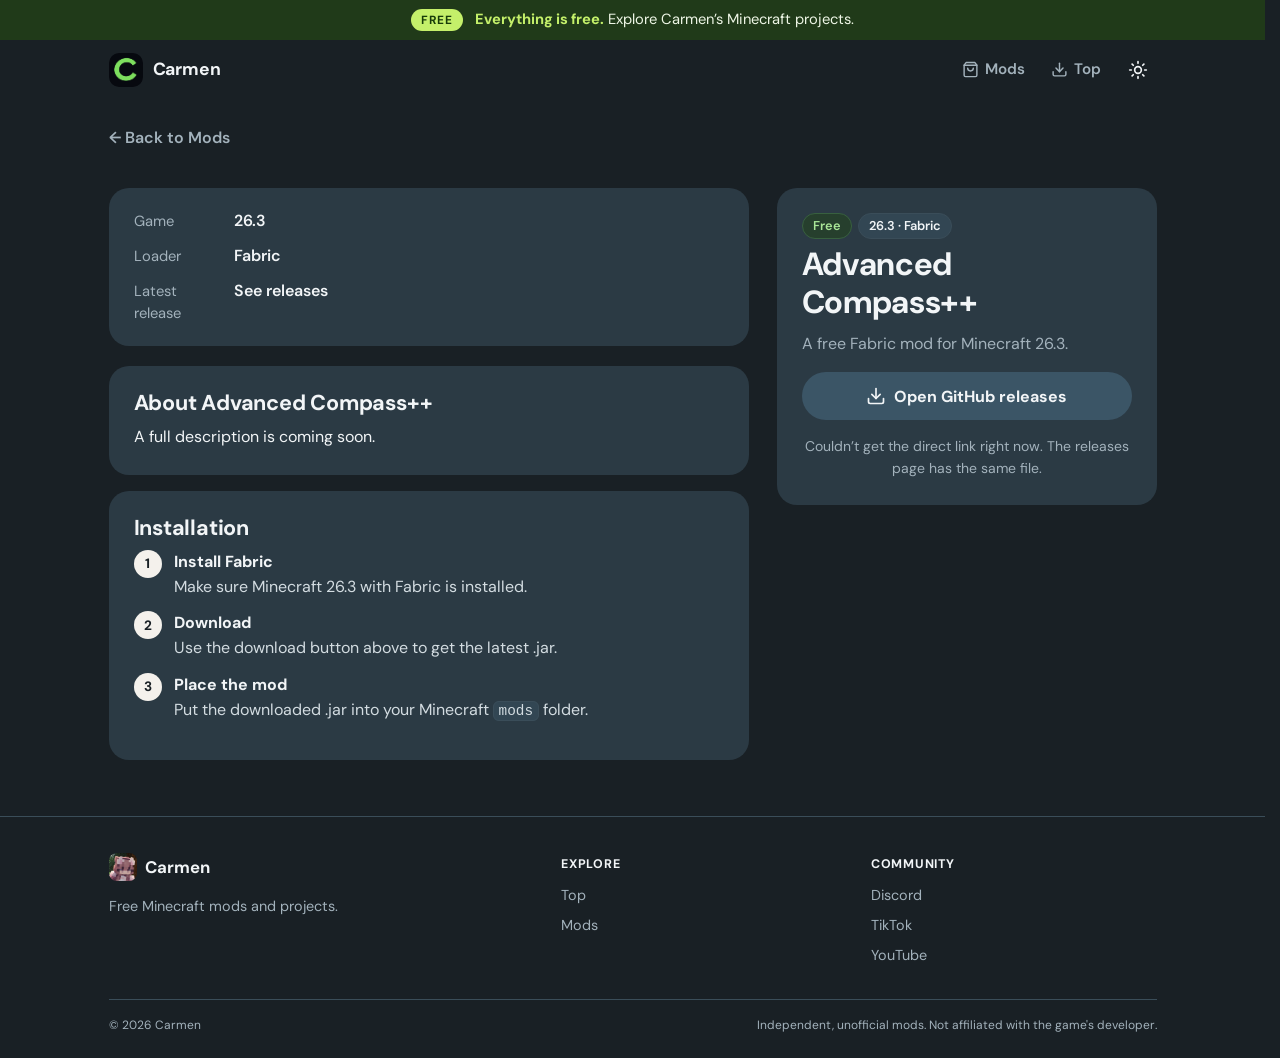
==== commit b880fe83: "Update index.html" ====
--- a/mods/advanced-compass/index.html
+++ b/mods/advanced-compass/index.html
@@ -1 +1,128 @@
-<!doctype html><html lang="en"><head><meta charset="utf-8"><meta name="viewport" content="width=device-width,initial-scale=1"><title>Mod · StudioHearts</title><link rel="stylesheet" href="../../styles.css"></head><body data-mod="advanced-compass"><main class="container"><div class="product-layout"><section class="product-main"><div class="card info-card"><img class="mod-icon" data-mod-icon alt="Mod icon"><div class="facts"><div class="fact"><span class="fact-label">Game</span><span class="fact-value" data-fact="game">26.3</span></div><div class="fact"><span class="fact-label">Loader</span><span class="fact-value" data-fact="loader">Fabric</span></div><div class="fact"><span class="fact-label">Latest release</span><span class="fact-value" data-fact="version">Loading…</span></div></div></div><section class="card about-card"><h2>About <span data-mod-name></span></h2><p data-mod-about></p></section><section class="card section"><h2>Features</h2><div class="features"><div class="feature"><strong>Built for Fabric</strong><span>Designed for the listed Minecraft and Fabric environment.</span></div><div class="feature"><strong>Free download</strong><span>No checkout, payment, or purchase flow.</span></div></div></section></section><aside class="product-side"><div class="card hero-card"><div class="badges"><span class="badge free">Free</span><span class="badge">26.3 · Fabric</span></div><h1 data-mod-name></h1><p class="tagline" data-mod-tagline></p><a class="download-btn" data-download href="https://github.com/peureumen/mods/releases">⇩&nbsp; Download .jar</a><p class="download-meta" data-download-meta>Loading release…</p></div></aside></div></main><script src="../../scripts.js"></script></body></html>
+<!DOCTYPE html>
+<html lang="en" data-theme="dark">
+<head>
+<meta charset="utf-8">
+<meta name="viewport" content="width=device-width, initial-scale=1, viewport-fit=cover">
+<title>Advanced Compass++ · Carmen</title>
+<meta name="description" content="Advanced Compass++ — free Fabric mod for Minecraft 26.3.">
+<link rel="icon" type="image/png" href="../../carmenicon.png">
+<link rel="stylesheet" href="../../styles.css">
+</head>
+<body class="has-tabbar" data-mod="advanced-compass">
+<div class="sale-bar" role="note"><div class="sale-bar-inner"><span class="sale-pill">Free</span><span class="sale-bar-msg"><b>Everything is free.</b> Explore Carmen’s Minecraft projects.</span></div></div>
+<header class="topbar">
+  <div class="container topbar-inner">
+    <a class="brand" href="../../"><img src="../../nav-icon.png" alt="" width="34" height="34">Carmen</a>
+    <nav class="nav" aria-label="Main">
+      <a href="../../#mods"><svg viewBox="0 0 24 24" fill="none" stroke="currentColor" stroke-width="2" stroke-linecap="round" stroke-linejoin="round" aria-hidden="true"><path d="M6 2 3 6v14a2 2 0 0 0 2 2h14a2 2 0 0 0 2-2V6l-3-4Z"></path><path d="M3 6h18"></path><path d="M16 10a4 4 0 0 1-8 0"></path></svg>Mods</a>
+      <a href="../../#top"><svg viewBox="0 0 24 24" fill="none" stroke="currentColor" stroke-width="2" stroke-linecap="round" stroke-linejoin="round" aria-hidden="true"><path d="M21 15v4a2 2 0 0 1-2 2H5a2 2 0 0 1-2-2v-4"></path><path d="m7 10 5 5 5-5"></path><path d="M12 15V3"></path></svg>Top</a>
+    </nav>
+    <button class="icon-btn theme-toggle" type="button" aria-label="Switch to light theme">
+      <span class="icon-moon"><svg viewBox="0 0 24 24" fill="none" stroke="currentColor" stroke-width="2" stroke-linecap="round" stroke-linejoin="round"><path d="M12 3a6 6 0 0 0 9 9 9 9 0 1 1-9-9Z"></path></svg></span>
+      <span class="icon-sun"><svg viewBox="0 0 24 24" fill="none" stroke="currentColor" stroke-width="2" stroke-linecap="round" stroke-linejoin="round"><circle cx="12" cy="12" r="4"></circle><path d="M12 2v2M12 20v2M4.93 4.93l1.41 1.41M17.66 17.66l1.41 1.41M2 12h2M20 12h2M6.34 17.66l-1.41 1.41M19.07 4.93l-1.41 1.41"></path></svg></span>
+    </button>
+  </div>
+</header>
+<nav class="tabbar" aria-label="Main">
+  <a href="../../#mods"><svg viewBox="0 0 24 24" fill="none" stroke="currentColor" stroke-width="2" stroke-linecap="round" stroke-linejoin="round"><path d="M6 2 3 6v14a2 2 0 0 0 2 2h14a2 2 0 0 0 2-2V6l-3-4Z"></path><path d="M3 6h18"></path><path d="M16 10a4 4 0 0 1-8 0"></path></svg><span>Mods</span></a>
+  <a href="../../#top"><svg viewBox="0 0 24 24" fill="none" stroke="currentColor" stroke-width="2" stroke-linecap="round" stroke-linejoin="round"><path d="M21 15v4a2 2 0 0 1-2 2H5a2 2 0 0 1-2-2v-4"></path><path d="m7 10 5 5 5-5"></path><path d="M12 15V3"></path></svg><span>Top</span></a>
+</nav>
+<main class="page">
+  <div class="container stack-lg">
+    <a class="back-link" href="../../#mods">← Back to Mods</a>
+
+    <div class="product-layout mod-layout">
+      <section class="card product-media" aria-label="Advanced Compass++ details">
+        <img class="product-hero" data-mod-hero src="" alt="" width="140" height="140">
+        <dl class="product-facts">
+          <div><dt>Game</dt><dd>26.3</dd></div>
+          <div><dt>Loader</dt><dd>Fabric</dd></div>
+          <div><dt>Latest release</dt><dd data-fact="version"><span class="skeleton fact-skeleton"></span></dd></div>
+        </dl>
+      </section>
+
+      <aside class="card buy-card" aria-label="Download">
+        <div class="buy-head">
+          <img class="buy-icon" data-mod-icon src="" alt="" width="64" height="64">
+          <div class="buy-title">
+            <div class="buy-chips">
+              <span class="badge badge-green">Free</span>
+              <span class="badge">26.3 · Fabric</span>
+            </div>
+            <h1 data-mod-name>Advanced Compass++</h1>
+          </div>
+        </div>
+        <p class="buy-tagline muted" data-mod-tagline>A free Fabric mod for Minecraft 26.3.</p>
+        <a class="btn btn-primary btn-block" data-download href="#" aria-label="Download Advanced Compass++">
+          <span>Finding latest version…</span>
+        </a>
+        <p class="dl-meta" data-download-meta>Checking GitHub for the newest file.</p>
+      </aside>
+
+      <div class="product-details">
+        <section class="card">
+          <h2>About <span data-mod-name>Advanced Compass++</span></h2>
+          <div data-mod-about><p>A full description is coming soon.</p></div>
+        </section>
+
+        <section class="card" data-section="features">
+          <h2>Features</h2>
+          <ul class="feature-list">
+            <li>Built for Fabric</li>
+            <li>Designed for the listed Minecraft and Fabric environment.</li>
+            <li>Free download</li>
+            <li>No checkout, payment, or purchase flow.</li>
+          </ul>
+        </section>
+
+        <section class="card">
+          <h2>Installation</h2>
+          <ol class="steps how-steps">
+            <li><strong>Install Fabric</strong> Make sure Minecraft 26.3 with Fabric is installed.</li>
+            <li><strong>Download</strong> Use the download button above to get the latest .jar.</li>
+            <li><strong>Place the mod</strong> Put the downloaded .jar into your Minecraft <code>mods</code> folder.</li>
+          </ol>
+        </section>
+
+        <section class="card" data-section="shots" hidden>
+          <div class="card-head">
+            <div>
+              <h2>Screenshots</h2>
+              <p class="muted small" data-shot-count></p>
+            </div>
+          </div>
+          <div class="shot-strip" data-mod-shots></div>
+        </section>
+      </div>
+    </div>
+  </div>
+</main>
+
+<footer class="footer">
+  <div class="container">
+    <div class="footer-grid">
+      <div class="footer-about">
+        <a class="footer-brand" href="../../"><img src="../../carmenicon.png" alt="" width="28" height="28">Carmen</a>
+        <p>Free Minecraft mods and projects.</p>
+      </div>
+      <nav class="footer-col" aria-label="Explore">
+        <h2>Explore</h2>
+        <a href="../../#top">Top</a>
+        <a href="../../#mods">Mods</a>
+      </nav>
+      <nav class="footer-col" aria-label="Community">
+        <h2>Community</h2>
+        <a href="https://discord.gg/7WDp9NBneT" target="_blank" rel="noopener">Discord</a>
+        <a href="https://www.tiktok.com/@gduckmc" target="_blank" rel="noopener">TikTok</a>
+        <a href="https://www.youtube.com/@GDuck" target="_blank" rel="noopener">YouTube</a>
+      </nav>
+    </div>
+    <div class="footer-bottom">
+      <span>© <span data-year="">2026</span> Carmen</span>
+      <span>Independent, unofficial mods. Not affiliated with the game's developer.</span>
+    </div>
+  </div>
+</footer>
+<script src="../../scripts.js"></script>
+</body>
+</html>
--- a/styles.css
+++ b/styles.css
@@ -1,59 +1,1103 @@
-:root{
-  --bg:#11191f;
-  --surface:#2a3b45;
-  --surface-2:#314650;
-  --text:#f4f6f7;
-  --muted:#aebec8;
-  --accent:#6ee86d;
-  --max:1200px;
-  --gap:28px;
-}
-*{box-sizing:border-box}
-html,body{margin:0;padding:0;background:var(--bg);color:var(--text);font-family:Inter,system-ui,-apple-system,BlinkMacSystemFont,"Segoe UI",sans-serif}
-body{min-height:100vh;overflow-x:hidden}
-a{color:inherit;text-decoration:none}
-img{max-width:100%;display:block}
-.container{width:min(calc(100% - 28px),var(--max));margin:0 auto;padding:28px 0 64px}
-.product-layout{display:grid;grid-template-columns:minmax(0,1fr) minmax(320px,380px);gap:28px;align-items:start}
-.product-main,.product-side{min-width:0}
-.card{background:var(--surface);border-radius:20px;min-width:0}
-.info-card{display:grid;grid-template-columns:150px minmax(0,1fr);gap:26px;align-items:center;padding:25px}
-.mod-icon{width:140px;height:140px;border-radius:18px;object-fit:cover;background:#18242b}
-.facts{display:grid;gap:12px;min-width:0}
-.fact{display:grid;grid-template-columns:90px minmax(0,1fr);gap:12px;align-items:start;font-size:16px;line-height:1.45}
-.fact-label{color:var(--muted)}
-.fact-value{font-weight:700;min-width:0;overflow-wrap:anywhere}
-.about-card{margin-top:20px;padding:24px}
-.about-card h2{margin:0 0 10px;font-size:23px;line-height:1.2}
-.about-card p{margin:0;color:#d5e0e5;line-height:1.6}
-.hero-card{padding:25px;min-width:0;overflow:hidden}
-.badges{display:flex;flex-wrap:wrap;gap:8px;margin-bottom:8px}
-.badge{display:inline-flex;align-items:center;padding:5px 10px;border-radius:999px;font-size:13px;font-weight:700;line-height:1;background:#38505d;color:#dbe8ee}
-.badge.free{background:#1f4a2b;color:#8cf28a;border:1px solid #397442}
-.hero-card h1{font-size:clamp(34px,4vw,44px);line-height:1.04;margin:0 0 12px;letter-spacing:-.02em;overflow-wrap:anywhere;word-break:break-word}
-.tagline{color:#a9c3d0;font-size:16px;line-height:1.5;margin:0 0 20px;overflow-wrap:anywhere}
-.download-btn{width:100%;border:0;background:#f5f2ed;color:#11191f;border-radius:999px;min-height:48px;padding:12px 18px;font-size:17px;font-weight:800;display:flex;align-items:center;justify-content:center;gap:9px;cursor:pointer}
-.download-btn:hover{filter:brightness(.96)}
-.download-meta{margin:10px 3px 0;color:#9eb5c0;font-size:14px;line-height:1.5;text-align:center;overflow-wrap:anywhere}
-.section{margin-top:20px;padding:24px}
-.section h2{margin:0 0 16px;font-size:23px}
-.features{display:grid;grid-template-columns:repeat(2,minmax(0,1fr));gap:12px}
-.feature{background:var(--surface-2);padding:15px;border-radius:14px;min-width:0}
-.feature strong{display:block;margin-bottom:5px}
-.feature span{color:#bfd0d8;line-height:1.5;font-size:14px}
-.shots{display:grid;grid-template-columns:repeat(2,minmax(0,1fr));gap:14px}
-.shots img{width:100%;aspect-ratio:16/9;object-fit:cover;border-radius:14px;background:#172229}
-.empty{color:var(--muted);margin:0}
-@media(max-width:850px){
-  .product-layout{grid-template-columns:minmax(0,1fr)}
-  .product-side{order:-1}
-}
-@media(max-width:620px){
-  .container{width:min(calc(100% - 20px),var(--max));padding-top:16px}
-  .info-card{grid-template-columns:96px minmax(0,1fr);gap:16px;padding:18px}
-  .mod-icon{width:96px;height:96px;border-radius:15px}
-  .fact{grid-template-columns:74px minmax(0,1fr);gap:8px;font-size:14px}
-  .hero-card,.about-card,.section{padding:19px}
-  .hero-card h1{font-size:clamp(30px,10vw,40px)}
-  .features,.shots{grid-template-columns:1fr}
-}
+@import url("https://fonts.googleapis.com/css2?family=DM+Sans:wght@400;500;600;700&display=swap");
+
+:root { color-scheme: light; --bg: #f4efe7; --surface: #ffffff; --surface-2: #f7f3ee; --field: #ffffff; --btn-2: #e6e0da; --btn-2-hover: #dad2cd; --line: #e6dfd7; --line-strong: #d3cbc1; --text: #1f1f1f; --text-2: #3a3632; --muted: #6b655f; --ink: #202020; --ink-hover: #000000; --on-ink: #ffffff; --accent: #3f8f2a; --accent-soft: #e9f4e2; --accent-line: #cfe6c3; --accent-text: #2c6a1c; --danger: #b3261e; --danger-soft: #fcebea; --danger-line: #efc4c1; --danger-text: #7a1c16; --warn: #8a5a00; --warn-soft: #fff4dc; --warn-line: #f1dfb1; --warn-text: #5c3d00; --info-soft: #eaf1fb; --shimmer: #ede7e0; --focus: #86d562; --sale: #22900f; --sale-bar-bg: linear-gradient(90deg, #1e730f 0%, #2a8616 55%, #2c8a17 100%); --sale-bar-text: #ffffff; --sale-bar-muted: rgba(255, 255, 255, 0.86); --sale-bar-chip: rgba(255, 255, 255, 0.2); --sale-bar-pill-bg: #ffffff; --sale-bar-pill-text: #1e730f; --sale-bar-em: #eaffa6; --sale-flash-em: #fff0a0; --sale-pill-bg: #c4f06a; --sale-pill-text: #173c09; --sale-flash-bg: #ffcb45; --sale-flash-text: #3a2600; --select-arrow: url("data:image/svg+xml,%3Csvg xmlns='http://www.w3.org/2000/svg' width='20' height='20' viewBox='0 0 24 24' fill='none' stroke='%236b655f' stroke-width='2' stroke-linecap='round' stroke-linejoin='round'%3E%3Cpath d='m6 9 6 6 6-6'/%3E%3C/svg%3E"); --radius: 20px; --radius-sm: 12px; --radius-pill: 999px; --shadow: none; --shadow-lg: 0 12px 40px rgba(31, 31, 31, 0.16); --font: "DM Sans", system-ui, -apple-system, "Segoe UI", Roboto, "Helvetica Neue", Arial, sans-serif; --mono: ui-monospace, SFMono-Regular, Menlo, Consolas, monospace; --container: 1080px; --gutter: 16px; --header-h: 60px; --topbar-h: var(--header-h); }
+
+:root[data-theme="dark"] { color-scheme: dark; --bg: #192025; --surface: #2b3a44; --surface-2: #324653; --field: #22303a; --btn-2: #3b5566; --btn-2-hover: #466479; --line: #3a4d59; --line-strong: #4c6d80; --text: #f2f5f7; --text-2: #d3dce1; --muted: #a3b2bc; --ink: #f4f1ec; --ink-hover: #ffffff; --on-ink: #192025; --accent: #79cf5e; --accent-soft: #263f2d; --accent-line: #38603f; --accent-text: #a9e597; --danger: #ff8f86; --danger-soft: #4a2b2e; --danger-line: #6e3c40; --danger-text: #ffc9c4; --warn: #f2c35b; --warn-soft: #43391f; --warn-line: #6b5730; --warn-text: #f6d891; --info-soft: #2a4153; --sale: #a8ec80; --sale-bar-bg: #203a19; --sale-bar-text: #eef6e6; --sale-bar-muted: #b9c9ad; --sale-bar-chip: rgba(255, 255, 255, 0.14); --sale-bar-pill-bg: #c4f06a; --sale-bar-pill-text: #173c09; --sale-bar-em: #c4f06a; --sale-flash-em: #ffcb45; --shimmer: #3e5563; --select-arrow: url("data:image/svg+xml,%3Csvg xmlns='http://www.w3.org/2000/svg' width='20' height='20' viewBox='0 0 24 24' fill='none' stroke='%23a3b2bc' stroke-width='2' stroke-linecap='round' stroke-linejoin='round'%3E%3Cpath d='m6 9 6 6 6-6'/%3E%3C/svg%3E"); --shadow-lg: 0 12px 40px rgba(0, 0, 0, 0.45); }
+
+*, ::before, ::after { box-sizing: border-box; }
+
+html { text-size-adjust: 100%; scrollbar-gutter: stable; }
+
+@media (prefers-reduced-motion: no-preference) {
+  @view-transition { navigation: auto; }
+}
+
+::view-transition-old(root), ::view-transition-new(root) { animation-duration: 0.14s; }
+
+body { margin: 0px; min-height: 100vh; display: flex; flex-direction: column; background: var(--bg); color: var(--text); font-family: var(--font); font-size: 16px; line-height: 1.55; -webkit-font-smoothing: antialiased; }
+
+main { flex: 1 0 auto; }
+
+main:has([aria-busy="true"]) { min-height: 100svh; }
+
+img, svg, video { display: block; max-width: 100%; }
+
+img { height: auto; }
+
+h1, h2, h3, h4 { margin: 0px 0px 0.5em; line-height: 1.2; font-weight: 700; letter-spacing: -0.01em; }
+
+h1 { font-size: clamp(1.6rem, 1.2rem + 1.6vw, 2.2rem); }
+
+h2 { font-size: 1.35rem; }
+
+h3 { font-size: 1.1rem; }
+
+p { margin: 0px 0px 1em; }
+
+p:last-child { margin-bottom: 0px; }
+
+a { color: inherit; text-decoration: underline 1px; text-underline-offset: 2px; }
+
+a:hover { text-decoration-thickness: 2px; }
+
+button, input, select, textarea { font: inherit; font-family: var(--font); color: inherit; }
+
+:focus-visible { outline: 3px solid var(--focus); outline-offset: 2px; border-radius: 6px; }
+
+hr { border-right: 0px; border-bottom: 0px; border-left: 0px; border-image: none; border-top: 1px solid var(--line); margin: 24px 0px; }
+
+code, kbd { font-family: var(--mono); font-size: 0.9em; background: var(--surface-2); border: 1px solid var(--line); border-radius: 6px; padding: 0.05em 0.35em; }
+
+.sr-only { position: absolute; width: 1px; height: 1px; padding: 0px; margin: -1px; overflow: hidden; clip: rect(0px, 0px, 0px, 0px); white-space: nowrap; border: 0px; }
+
+[hidden] { display: none !important; }
+
+.container { width: 100%; max-width: var(--container); margin: 0px auto; padding: 0 var(--gutter); }
+
+.container-narrow { max-width: 560px; }
+
+.container-mid { max-width: 760px; }
+
+.page { padding: 28px 0px 56px; }
+
+.page-head { margin-bottom: 20px; }
+
+.page-head p { color: var(--muted); }
+
+.stack { display: flex; flex-direction: column; gap: 16px; }
+
+.stack-sm { display: flex; flex-direction: column; gap: 8px; }
+
+.stack-lg { display: flex; flex-direction: column; gap: 24px; }
+
+.row { display: flex; align-items: center; gap: 12px; flex-wrap: wrap; }
+
+.row-between { display: flex; align-items: center; justify-content: space-between; gap: 12px; flex-wrap: wrap; }
+
+.grid { display: grid; gap: 16px; }
+
+.grid-2 { display: grid; gap: 16px; grid-template-columns: repeat(auto-fit, minmax(min(100%, 300px), 1fr)); }
+
+.muted { color: var(--muted); }
+
+.small { font-size: 0.875rem; }
+
+.center { text-align: center; }
+
+.nowrap { white-space: nowrap; }
+
+.sale-bar { background: var(--sale-bar-bg); color: var(--sale-bar-text); font-size: 0.92rem; line-height: 1.35; }
+
+.sale-bar-inner { max-width: var(--container); margin: 0px auto; padding: 9px var(--gutter); display: flex; flex-wrap: wrap; justify-content: center; align-items: center; gap: 6px 12px; text-align: center; }
+
+.sale-pill { display: inline-flex; align-items: center; padding: 3px 10px; border-radius: var(--radius-pill); background: var(--sale-bar-pill-bg); color: var(--sale-bar-pill-text); font-size: 0.74rem; font-weight: 700; letter-spacing: 0.05em; text-transform: uppercase; white-space: nowrap; }
+
+.sale-bar-msg b { color: var(--sale-bar-em); font-weight: 700; }
+
+.sale-bar-msg a { color: inherit; text-decoration: underline; text-underline-offset: 2px; }
+
+.sale-bar-msg .nowrap { white-space: nowrap; }
+
+.sale-bar-time { display: inline-flex; align-items: center; gap: 6px; white-space: nowrap; font-size: 0.85rem; }
+
+.sale-bar-ends { color: var(--sale-bar-muted); }
+
+.sale-time { display: inline-flex; gap: 3px; }
+
+.sale-time-chip { min-width: 2.5em; padding: 2px 5px; border-radius: 6px; background: var(--sale-bar-chip); font-weight: 700; font-variant-numeric: tabular-nums; text-align: center; }
+
+.sale-bar.is-flash .sale-pill { background: var(--sale-flash-bg); color: var(--sale-flash-text); }
+
+.sale-bar.is-flash .sale-bar-msg b { color: var(--sale-flash-em); }
+
+.price-tag { white-space: nowrap; }
+
+.price-now { color: var(--sale); font-weight: 700; }
+
+.price-was { color: var(--muted); font-weight: 500; font-size: 0.86em; text-decoration-thickness: 1.5px; }
+
+.sale-off { display: inline-flex; align-items: center; padding: 1px 7px; border-radius: var(--radius-pill); background: var(--sale-pill-bg); color: var(--sale-pill-text); font-size: 0.72rem; font-weight: 700; line-height: 1.45; vertical-align: 0.12em; }
+
+.price-tag.is-stacked { display: inline-flex; flex-direction: column; align-items: flex-end; gap: 1px; line-height: 1.15; }
+
+.price-tag.is-stacked .price-now { font-size: 1.15em; }
+
+.price-tag.is-stacked .price-was { font-size: 0.8em; }
+
+.price-tag-was { display: inline-flex; align-items: center; gap: 5px; }
+
+.choice-body .title .sale-chip { margin-left: 6px; padding: 1px 7px; font-size: 0.72rem; vertical-align: 0.1em; }
+
+.sale-chip { display: inline-flex; align-items: center; padding: 2px 9px; border-radius: var(--radius-pill); background: var(--sale-pill-bg); color: var(--sale-pill-text); font-size: 0.78rem; font-weight: 700; white-space: nowrap; }
+
+.topbar { position: sticky; top: 0px; z-index: 50; background: var(--bg); }
+
+.topbar-inner { display: flex; align-items: center; gap: 6px; height: var(--header-h); }
+
+.brand { display: inline-flex; align-items: center; gap: 10px; margin-right: auto; font-weight: 700; font-size: 1.1rem; letter-spacing: -0.01em; text-decoration: none; }
+
+.brand img { width: 34px; height: 34px; aspect-ratio: 1 / 1; object-fit: cover; border-radius: 10px; }
+
+.nav { display: flex; align-items: center; gap: 2px; }
+
+.nav a { display: inline-flex; align-items: center; gap: 6px; height: 36px; padding: 0px 12px; border-radius: var(--radius-pill); font-size: 0.95rem; font-weight: 600; text-decoration: none; color: var(--muted); }
+
+.nav a svg { width: 17px; height: 17px; }
+
+.nav a:hover { color: var(--text); }
+
+.nav a[aria-current="page"] { color: var(--text); background: var(--btn-2); }
+
+.icon-btn { display: grid; place-items: center; flex: 0 0 auto; width: 38px; height: 38px; padding: 0px; border: 0px; border-radius: 50%; background: none; color: var(--text); cursor: pointer; }
+
+.icon-btn:hover { background: var(--btn-2); }
+
+.icon-btn svg { width: 20px; height: 20px; }
+
+.theme-toggle .icon-sun, :root[data-theme="dark"] .theme-toggle .icon-moon { display: none; }
+
+:root[data-theme="dark"] .theme-toggle .icon-sun { display: block; }
+
+.account-slot { display: flex; align-items: center; gap: 8px; min-width: 40px; justify-content: flex-end; }
+
+.account-slot .btn-sm { min-height: 36px; padding: 0px 16px; }
+
+.account-menu { position: relative; }
+
+.account-button { display: inline-flex; align-items: center; gap: 8px; height: 38px; padding: 0px 14px 0px 5px; border: 0px; border-radius: var(--radius-pill); background: var(--btn-2); cursor: pointer; font-size: 0.95rem; font-weight: 700; max-width: 220px; }
+
+.account-button:hover { background: var(--btn-2-hover); }
+
+.account-button .avatar { width: 28px; height: 28px; border-radius: 50%; display: grid; place-items: center; background: var(--accent-soft); color: var(--accent-text); font-size: 0.9rem; font-weight: 700; flex: 0 0 auto; }
+
+.account-button .name { overflow: hidden; text-overflow: ellipsis; white-space: nowrap; }
+
+.account-dropdown { position: absolute; right: 0px; top: calc(100% + 8px); min-width: 200px; padding: 6px; background: var(--surface); border: 1px solid var(--line); border-radius: var(--radius-sm); box-shadow: var(--shadow-lg); }
+
+.account-dropdown a, .account-dropdown button { display: block; width: 100%; text-align: left; padding: 10px 12px; border: 0px; border-radius: 8px; background: none; text-decoration: none; font-weight: 500; cursor: pointer; }
+
+.account-dropdown a:hover, .account-dropdown button:hover { background: var(--surface-2); }
+
+.account-dropdown hr { margin: 6px 0px; }
+
+.tabbar { display: none; }
+
+@media (max-width: 720px) {
+  :root { --header-h: 56px; }
+  .nav { display: none; }
+  .tabbar { display: grid; grid-template-columns: repeat(4, 1fr); position: fixed; left: 0px; right: 0px; bottom: 0px; z-index: 50; background: var(--surface); border-top: 1px solid var(--line); padding-bottom: env(safe-area-inset-bottom); }
+  .tabbar a { display: flex; flex-direction: column; align-items: center; gap: 2px; padding: 8px 4px 9px; font-size: 0.75rem; font-weight: 600; color: var(--muted); text-decoration: none; }
+  .tabbar a svg { width: 22px; height: 22px; }
+  .tabbar a[aria-current="page"] { color: var(--text); }
+  body.has-tabbar { padding-bottom: calc(60px + env(safe-area-inset-bottom)); }
+  .account-button .name { display: none; }
+  .account-button { padding: 0px 5px; }
+  .brand img { width: 32px; height: 32px; aspect-ratio: 1 / 1; object-fit: cover; }
+}
+
+.footer { margin-top: auto; padding: 36px 0px 24px; border-top: 1px solid var(--line); color: var(--muted); font-size: 0.9rem; }
+
+.footer-grid { display: grid; grid-template-columns: 1.5fr repeat(4, 1fr); gap: 24px; }
+
+.footer-brand { display: inline-flex; align-items: center; gap: 8px; color: var(--text); font-weight: 700; font-size: 1.05rem; text-decoration: none; }
+
+.footer-brand img { width: 28px; height: 28px; border-radius: 8px; }
+
+.footer-about p { margin: 8px 0px 0px; max-width: 240px; }
+
+.footer-col { display: flex; flex-direction: column; align-items: flex-start; }
+
+.footer-col h2 { margin: 4px 0px 8px; color: var(--text); font-size: 0.78rem; font-weight: 700; letter-spacing: 0.06em; text-transform: uppercase; }
+
+.footer-col a { padding: 4px 0px; text-decoration: none; overflow-wrap: anywhere; }
+
+.footer-col a:hover { color: var(--text); text-decoration: underline; }
+
+.footer-bottom { display: flex; flex-wrap: wrap; justify-content: space-between; gap: 6px 24px; margin-top: 28px; padding-top: 16px; border-top: 1px solid var(--line); font-size: 0.75rem; }
+
+@media (max-width: 860px) {
+  .footer-grid { grid-template-columns: repeat(2, minmax(0px, 1fr)); gap: 20px 16px; }
+  .footer-about { grid-column: 1 / -1; }
+}
+
+.card { background: var(--surface); border: 1px solid transparent; border-radius: var(--radius); padding: 20px; box-shadow: var(--shadow); }
+
+.card-tight { padding: 14px 16px; }
+
+.card h2, .card h3 { margin-bottom: 8px; }
+
+.card-head { display: flex; align-items: center; justify-content: space-between; gap: 12px; margin-bottom: 12px; }
+
+.card-head h2, .card-head h3 { margin: 0px; }
+
+@media (min-width: 721px) {
+  .card { padding: 24px; }
+}
+
+.list { list-style: none; margin: 0px; padding: 0px; }
+
+.list > li + li { border-top: 1px solid var(--line); }
+
+.list > li { padding: 12px 0px; }
+
+.btn { display: inline-flex; align-items: center; justify-content: center; gap: 8px; min-height: 48px; padding: 0px 22px; border: 1px solid transparent; border-radius: var(--radius-pill); font-weight: 700; font-size: 1rem; line-height: 1.2; text-decoration: none; text-align: center; cursor: pointer; user-select: none; transition: background-color 0.15s, border-color 0.15s, color 0.15s; }
+
+.btn:hover { text-decoration: none; }
+
+.btn svg { width: 20px; height: 20px; flex: 0 0 auto; }
+
+.btn-primary { background: var(--ink); color: var(--on-ink); }
+
+.btn-primary:hover { background: var(--ink-hover); }
+
+.btn-secondary { background: var(--btn-2); color: var(--text); }
+
+.btn-secondary:hover { background: var(--btn-2-hover); }
+
+.btn-ghost { background: transparent; color: var(--text); }
+
+.btn-ghost:hover { background: var(--btn-2); }
+
+.btn-danger { background: var(--surface); color: var(--danger); border-color: var(--danger-line); }
+
+.btn-danger:hover { background: var(--danger-soft); }
+
+.btn-block { display: flex; width: 100%; }
+
+.btn-sm { min-height: 38px; padding: 0px 16px; font-size: 0.9rem; }
+
+.btn[disabled], .btn[aria-disabled="true"] { opacity: 0.5; cursor: not-allowed; pointer-events: none; }
+
+.btn.is-loading, .btn.is-loading:disabled { opacity: 0.72; cursor: progress; pointer-events: none; }
+
+.link-button { padding: 0px; border: 0px; background: none; color: inherit; text-decoration: underline; text-underline-offset: 2px; cursor: pointer; }
+
+.field { display: flex; flex-direction: column; gap: 6px; }
+
+.field > label, .field-label { font-weight: 600; font-size: 0.95rem; }
+
+.field .hint { color: var(--muted); font-size: 0.85rem; }
+
+.field .error-text { color: var(--danger); font-size: 0.85rem; }
+
+.input, .select, .textarea { width: 100%; min-height: 48px; padding: 12px 14px; background: var(--field); border: 1px solid var(--line-strong); border-radius: var(--radius-sm); font-size: 1rem; }
+
+.textarea { min-height: 110px; resize: vertical; }
+
+.select { appearance: none; padding-right: 40px; background-image: var(--select-arrow); background-repeat: no-repeat; background-position: right 12px center; }
+
+.input:focus, .select:focus, .textarea:focus { outline: none; border-color: var(--ink); box-shadow: rgba(134, 213, 98, 0.45) 0px 0px 0px 3px; }
+
+.input[aria-invalid="true"] { border-color: var(--danger); }
+
+.password-field { position: relative; }
+
+.password-field .input { padding-right: 64px; }
+
+.password-field .toggle { position: absolute; right: 6px; top: 50%; transform: translateY(-50%); height: 36px; padding: 0px 10px; border: 0px; border-radius: 8px; background: none; color: var(--muted); font-weight: 600; font-size: 0.85rem; cursor: pointer; }
+
+.check { display: flex; align-items: flex-start; gap: 10px; font-size: 0.95rem; cursor: pointer; }
+
+.check input { width: 20px; height: 20px; margin: 2px 0px 0px; accent-color: var(--ink); flex: 0 0 auto; }
+
+.choices { display: grid; gap: 10px; }
+
+.choice { position: relative; display: block; cursor: pointer; }
+
+.choice input { position: absolute; opacity: 0; pointer-events: none; }
+
+.choice-body { display: flex; align-items: center; gap: 12px; padding: 14px 16px; border: 1px solid var(--line-strong); border-radius: var(--radius-sm); background: var(--surface); }
+
+.choice-body .title { font-weight: 700; }
+
+.choice-body .desc { color: var(--muted); font-size: 0.875rem; }
+
+.choice-body .end { margin-left: auto; font-weight: 700; white-space: nowrap; }
+
+.choice input:checked + .choice-body { border-color: var(--ink); box-shadow: inset 0 0 0 1px var(--ink); background: var(--surface-2); }
+
+.choice input:focus-visible + .choice-body { outline: 3px solid var(--focus); outline-offset: 2px; }
+
+.choice input:disabled + .choice-body { opacity: 0.5; cursor: not-allowed; }
+
+.notice { padding: 12px 14px; border-radius: var(--radius-sm); background: var(--info-soft); font-size: 0.95rem; }
+
+.notice strong { font-weight: 700; }
+
+.notice-success { background: var(--accent-soft); }
+
+.notice-error { background: var(--danger-soft); color: var(--danger-text); }
+
+.notice-warn { background: var(--warn-soft); color: var(--warn-text); }
+
+.badge { display: inline-flex; align-items: center; gap: 4px; padding: 2px 10px; border-radius: var(--radius-pill); background: var(--surface-2); border: 1px solid var(--line); font-size: 0.8rem; font-weight: 600; white-space: nowrap; }
+
+.badge-green { background: var(--accent-soft); border-color: var(--accent-line); color: var(--accent-text); }
+
+.badge-dark { background: var(--ink); border-color: var(--ink); color: var(--on-ink); }
+
+.badge-warn { background: var(--warn-soft); border-color: var(--warn-line); color: var(--warn-text); }
+
+.spinner { position: relative; display: inline-block; width: 12px; height: 12px; border-radius: 50%; background: var(--accent); }
+
+.spinner::after { content: ""; position: absolute; inset: 0px; border-radius: 50%; background: var(--accent); animation: 1.8s ease-out 0s infinite normal none running calm-ring; }
+
+@keyframes calm-ring { 
+  0% { transform: scale(1); opacity: 0.55; }
+  100% { transform: scale(2.8); opacity: 0; }
+}
+
+.skeleton { border-radius: 8px; min-height: 1em; background-image: ; background-position-x: ; background-position-y: ; background-repeat: ; background-attachment: ; background-origin: ; background-clip: ; background-color: ; background-size: 200% 100%; animation: 1.2s ease-in-out 0s infinite normal none running shimmer; }
+
+@keyframes shimmer { 
+  0% { background-position: 200% 0px; }
+  100% { background-position: -200% 0px; }
+}
+
+.empty { padding: 36px 16px; text-align: center; color: var(--muted); }
+
+.empty h3 { color: var(--text); }
+
+.toast-region { position: fixed; left: 50%; bottom: 24px; transform: translateX(-50%); z-index: 100; display: flex; flex-direction: column; align-items: center; gap: 8px; width: max-content; max-width: min(92vw, 420px); pointer-events: none; }
+
+.toast { display: inline-flex; align-items: center; gap: 8px; padding: 9px 16px 9px 14px; border-radius: 20px; background: var(--ink); color: var(--on-ink); box-shadow: var(--shadow-lg); font-size: 0.92rem; font-weight: 600; line-height: 1.35; pointer-events: auto; animation: 0.18s ease-out 0s 1 normal none running toast-in; }
+
+.toast svg { width: 18px; height: 18px; flex: 0 0 auto; }
+
+.toast-success svg { color: var(--focus); }
+
+.toast-error { background: var(--danger); color: rgb(255, 255, 255); }
+
+@keyframes toast-in { 
+  0% { opacity: 0; transform: translateY(6px); }
+  100% { opacity: 1; transform: none; }
+}
+
+@media (max-width: 720px) {
+  .toast-region { bottom: calc(136px + env(safe-area-inset-bottom)); }
+}
+
+.dialog { width: min(100% - 32px, 480px); max-height: min(90vh, 760px); padding: 0px; border: 0px; border-radius: var(--radius); background: var(--surface); color: var(--text); box-shadow: var(--shadow-lg); }
+
+.dialog::backdrop { background: rgba(20, 18, 16, 0.45); }
+
+.dialog-head { display: flex; align-items: center; justify-content: space-between; gap: 12px; padding: 18px 20px 0px; }
+
+.dialog-head h2 { margin: 0px; font-size: 1.2rem; }
+
+.dialog-body { padding: 16px 20px 20px; overflow: auto; }
+
+.dialog-close { width: 36px; height: 36px; border: 0px; border-radius: 50%; background: var(--surface-2); display: grid; place-items: center; cursor: pointer; flex: 0 0 auto; }
+
+@media (max-width: 720px) {
+  .dialog { width: 100%; max-width: 100%; max-height: 92vh; margin: auto 0px 0px; border-radius: var(--radius) var(--radius) 0 0; padding-bottom: env(safe-area-inset-bottom); }
+}
+
+.price { font-size: 1.6rem; font-weight: 700; letter-spacing: -0.01em; }
+
+.price small { font-size: 0.95rem; font-weight: 500; color: var(--muted); }
+
+.summary { background: var(--surface-2); border-radius: var(--radius-sm); padding: 14px 16px; }
+
+.summary-row { display: flex; justify-content: space-between; gap: 12px; }
+
+.summary-row + .summary-row { margin-top: 6px; }
+
+.summary-total { font-weight: 700; }
+
+.kv { display: grid; grid-template-columns: max-content 1fr; gap: 6px 16px; margin: 0px; }
+
+.kv dt { color: var(--muted); }
+
+.kv dd { margin: 0px; font-weight: 600; overflow-wrap: anywhere; }
+
+.copyable { display: inline-flex; align-items: center; gap: 8px; font-family: var(--mono); font-weight: 600; }
+
+.steps { counter-reset: step 0; list-style: none; margin: 0px; padding: 0px; display: grid; gap: 12px; }
+
+.steps > li { counter-increment: step 1; position: relative; padding-left: 40px; }
+
+.steps > li::before { content: counter(step); position: absolute; left: 0px; top: 0px; width: 28px; height: 28px; border-radius: 50%; display: grid; place-items: center; background: var(--ink); color: var(--on-ink); font-size: 0.85rem; font-weight: 700; }
+
+.prose { max-width: 70ch; }
+
+.prose h2 { margin-top: 1.6em; }
+
+.prose ul, .prose ol { padding-left: 1.3em; margin: 0px 0px 1em; }
+
+.prose li + li { margin-top: 0.35em; }
+
+details.faq { border-bottom: 1px solid var(--line); }
+
+details.faq summary { list-style: none; cursor: pointer; padding: 16px 32px 16px 0px; position: relative; font-weight: 600; }
+
+details.faq summary::-webkit-details-marker { display: none; }
+
+details.faq summary::after { content: "+"; position: absolute; right: 4px; top: 50%; transform: translateY(-50%); font-size: 1.4rem; font-weight: 400; color: var(--muted); }
+
+details.faq[open] summary::after { content: "–"; }
+
+details.faq .answer { padding: 0px 0px 16px; color: var(--text-2); }
+
+@media (prefers-reduced-motion: reduce) {
+  *, ::before, ::after { animation-duration: 0.01ms !important; transition-duration: 0.01ms !important; }
+  .spinner::after { animation: auto ease 0s 1 normal none running none !important; }
+  .live-dot::after { animation: auto ease 0s 1 normal none running none !important; }
+}
+
+.product-thumb { display: block; flex: 0 0 auto; width: 56px; height: 56px; border-radius: var(--radius-sm); object-fit: cover; background: var(--surface-2); }
+
+.section-title { font-size: 1.25rem; margin: 0px 0px 12px; }
+
+.lead { font-size: 1.1rem; }
+
+.eyebrow { margin: 0px 0px 4px; color: var(--muted); font-size: 0.8rem; font-weight: 600; letter-spacing: 0.04em; text-transform: uppercase; }
+
+.mono { font-family: var(--mono); }
+
+.back-link { display: inline-flex; align-items: center; gap: 4px; min-height: 44px; margin: -12px 0px 4px -6px; padding: 0px 6px; color: var(--muted); font-weight: 600; text-decoration: none; }
+
+.back-link:hover { color: var(--text); }
+
+.intro { display: flex; align-items: center; gap: 18px; }
+
+.intro-avatar { width: 72px; height: 72px; flex: 0 0 auto; border-radius: 50%; background: var(--surface-2); }
+
+.intro-text { min-width: 0px; }
+
+.intro h1 { margin: 0px; font-size: 1.9rem; line-height: 1.15; letter-spacing: -0.02em; }
+
+.intro p { margin: 2px 0px 0px; color: var(--muted); }
+
+.intro p .nowrap { white-space: nowrap; }
+
+.intro-links { display: flex; flex-wrap: wrap; gap: 2px 16px; margin-top: 6px; }
+
+.intro-links a { display: inline-flex; align-items: center; gap: 6px; padding: 2px 0px; color: var(--muted); font-size: 0.88rem; font-weight: 600; text-decoration: none; }
+
+.intro-links a:hover { color: var(--text); }
+
+.intro-links svg { width: 15px; height: 15px; }
+
+.shop-section { scroll-margin-top: calc(var(--topbar-h) + 16px); }
+
+@media (max-width: 560px) {
+  .intro { gap: 14px; align-items: flex-start; }
+  .intro-avatar { width: 56px; height: 56px; }
+  .intro h1 { font-size: 1.5rem; }
+  .intro p { font-size: 0.95rem; line-height: 1.45; }
+}
+
+.preorder-grid { display: grid; gap: 16px; }
+
+.preorder-card .product-art-wrap { max-width: 240px; }
+
+.preorder-badge { align-self: flex-start; }
+
+.preorder-name { color: inherit; text-decoration: none; }
+
+.preorder-name:hover { text-decoration: underline; text-underline-offset: 3px; }
+
+.preorder-card .preorder-perks { grid-template-columns: repeat(2, minmax(0px, max-content)); column-gap: 24px; }
+
+.preorder-action { display: inline-flex; flex-wrap: wrap; align-items: center; gap: 8px; }
+
+.preorder-action .badge { min-height: 32px; padding: 0px 12px; }
+
+@media (max-width: 760px) {
+  .preorder-card .preorder-perks { grid-template-columns: 1fr; }
+}
+
+@media (max-width: 560px) {
+  .preorder-card .preorder-perks { display: none; }
+  .preorder-action { flex-basis: 100%; }
+  .preorder-action .btn { flex: 1 1 0%; min-height: 44px; padding: 0px 14px; white-space: nowrap; }
+}
+
+.shop-grid { display: grid; gap: 16px; grid-template-columns: repeat(4, minmax(0px, 1fr)); }
+
+.product-card { position: relative; display: flex; flex-direction: column; padding: 0px; overflow: hidden; text-decoration: none; color: inherit; transition: border-color 0.15s, box-shadow 0.15s; }
+
+.product-card:hover { border-color: var(--line-strong); box-shadow: var(--shadow-lg); }
+
+.product-card .product-art { width: 100%; height: auto; aspect-ratio: 1 / 1; object-fit: cover; background: var(--surface-2); transition: transform 0.25s; }
+
+.product-card:hover .product-art { transform: scale(1.03); }
+
+.product-art-wrap { position: relative; display: block; overflow: hidden; }
+
+.product-art-wrap > .product-art { display: block; }
+
+.product-art-wrap > .sale-chip { position: absolute; top: 10px; left: 10px; z-index: 1; box-shadow: rgba(0, 0, 0, 0.22) 0px 2px 10px; }
+
+.product-card-body { display: flex; flex-direction: column; gap: 4px; padding: 14px 16px 16px; flex: 1 1 0%; }
+
+.product-card-name { font-size: 1.1rem; font-weight: 700; line-height: 1.25; }
+
+.product-card-line { color: var(--muted); font-size: 0.92rem; line-height: 1.4; }
+
+.card-foot { display: flex; align-items: center; justify-content: space-between; gap: 8px; min-height: 34px; margin-top: auto; padding-top: 8px; }
+
+.card-price { display: flex; align-items: center; gap: 0.3em; font-weight: 700; }
+
+.card-price .price-now { font-size: 1.1em; }
+
+.skeleton-card { min-height: 320px; padding: 16px; }
+
+.skeleton-card .skeleton { height: 100%; min-height: 180px; }
+
+.product-compat { align-self: flex-start; display: inline-flex; align-items: center; padding: 2px 9px; border-radius: var(--radius-pill); background: var(--surface-2); border: 1px solid var(--line); font-size: 0.78rem; font-weight: 600; color: var(--text-2); white-space: nowrap; }
+
+@media (max-width: 960px) {
+  .shop-grid { grid-template-columns: repeat(2, minmax(0px, 1fr)); }
+}
+
+@media (max-width: 560px) {
+  .shop-grid { grid-template-columns: 1fr; gap: 12px; }
+  .product-card { flex-direction: row; align-items: center; }
+  .product-art-wrap { flex: 0 0 auto; margin: 14px 0px 14px 14px; border-radius: 12px; }
+  .product-card .product-art { width: 88px; height: 88px; border-radius: 12px; }
+  .product-art-wrap > .sale-chip { top: 5px; left: 5px; padding: 1px 6px; font-size: 0.7rem; }
+  .product-card-body { padding: 12px 14px; }
+  .card-price { padding-top: 6px; min-height: 32px; }
+  .skeleton-card { min-height: 112px; }
+  .skeleton-card .skeleton { min-height: 80px; }
+}
+
+.bundle-grid { display: grid; gap: 16px; grid-template-columns: repeat(2, minmax(0px, 1fr)); }
+
+.bundle-card { display: flex; padding: 0px; overflow: hidden; }
+
+.bundle-card .product-art-wrap { flex: 0 0 auto; width: 44%; max-width: 260px; }
+
+.bundle-card .product-art { display: block; width: 100%; height: 100%; aspect-ratio: 1 / 1; object-fit: cover; background: var(--surface-2); }
+
+.bundle-card-body { display: flex; flex-direction: column; gap: 6px; flex: 1 1 0%; min-width: 0px; padding: 16px; }
+
+.bundle-includes { display: grid; gap: 3px; margin: 2px 0px 0px; padding: 0px; list-style: none; color: var(--text-2); font-size: 0.9rem; }
+
+.bundle-includes li { display: flex; gap: 6px; }
+
+.bundle-includes li::before { content: "✓"; color: var(--accent); font-weight: 700; }
+
+.bundle-foot { display: flex; flex-wrap: wrap; align-items: center; justify-content: space-between; gap: 6px 10px; margin-top: auto; padding-top: 10px; }
+
+.bundle-price { display: flex; flex-direction: column; gap: 2px; }
+
+.bundle-save { color: var(--accent-text); font-size: 0.85rem; font-weight: 600; }
+
+.bundle-note { color: var(--muted); font-size: 0.85rem; }
+
+.bundle-hint { display: block; color: var(--text-2); font-size: 0.9rem; line-height: 1.45; text-decoration: none; }
+
+.bundle-hint:hover { border-color: var(--line-strong); color: var(--text); }
+
+@media (max-width: 960px) {
+  .bundle-grid { grid-template-columns: 1fr; }
+}
+
+@media (max-width: 560px) {
+  .bundle-grid { gap: 12px; }
+  .bundle-card { align-items: flex-start; }
+  .bundle-card .product-art-wrap { width: 96px; margin: 14px 0px 14px 14px; border-radius: 12px; }
+  .bundle-card .product-art { height: 96px; border-radius: 12px; }
+  .bundle-card-body { padding: 12px 14px; }
+  .bundle-foot .btn { width: 100%; }
+}
+
+.how-steps > li strong { display: block; }
+
+.how-steps > li { color: var(--text-2); }
+
+.how-steps > li strong { color: var(--text); }
+
+.faq-card { padding-top: 4px; padding-bottom: 4px; }
+
+.faq-card details.faq:last-child { border-bottom: 0px; }
+
+.faq-more { margin-top: 12px; }
+
+.product-layout { display: grid; gap: 20px; grid-template-columns: minmax(0px, 1fr); grid-template-areas: "media" "buy" "details"; }
+
+.product-media, .pro-head { grid-area: media; }
+
+.buy-card { grid-area: buy; display: flex; flex-direction: column; gap: 16px; }
+
+.product-details { grid-area: details; min-width: 0px; }
+
+@media (min-width: 900px) {
+  .product-layout { grid-template: "media buy" "details buy" 1fr / minmax(0px, 1fr) 380px; column-gap: 28px; align-items: start; }
+}
+
+@media (max-width: 899px) {
+  .product-layout.mod-layout { grid-template-areas: "buy" "media" "details"; }
+}
+
+.product-media { display: flex; align-items: center; gap: 28px; }
+
+.product-media .product-hero { width: 140px; height: 140px; flex: 0 0 auto; border-radius: 18px; object-fit: cover; background: var(--surface-2); }
+
+.media-skeleton { width: 100%; height: 120px; }
+
+.product-facts { flex: 1 1 0%; min-width: 0px; margin: 0px; display: grid; gap: 10px; }
+
+.product-facts > div { display: grid; grid-template-columns: 88px minmax(0px, 1fr); gap: 12px; align-items: baseline; }
+
+.product-facts dt { color: var(--muted); font-size: 0.92rem; }
+
+.product-facts dd { margin: 0px; font-weight: 600; overflow-wrap: anywhere; }
+
+.fact-skeleton { display: inline-block; width: 10em; max-width: 100%; height: 1em; vertical-align: middle; }
+
+@media (max-width: 899px) {
+  .product-media .product-hero { display: none; }
+  .media-skeleton { height: 96px; }
+}
+
+.buy-head { display: flex; align-items: center; gap: 14px; }
+
+.buy-head .buy-icon { width: 64px; height: 64px; flex: 0 0 auto; border-radius: 14px; object-fit: cover; background: var(--surface-2); }
+
+.buy-title { display: flex; flex-direction: column; align-items: flex-start; gap: 6px; min-width: 0px; }
+
+.buy-chips { display: flex; flex-wrap: wrap; align-items: center; gap: 6px; }
+
+.buy-tagline { margin: -6px 0px 0px; }
+
+@media (min-width: 900px) {
+  .buy-head .buy-icon { display: none; }
+}
+
+.buy-card h1 { margin: 0px; font-size: clamp(1.6rem, 1.3rem + 1vw, 2rem); }
+
+.other-product { margin: 0px; font-size: 0.92rem; }
+
+.other-product a { font-weight: 600; white-space: nowrap; }
+
+.buy-options { border: 0px; margin: 0px; padding: 0px; min-width: 0px; }
+
+.buy-options legend { padding: 0px; margin-bottom: 8px; }
+
+.version-pick { padding: 14px; border-radius: var(--radius-sm); background: var(--surface-2); }
+
+.version-pick .field > label { font-size: 0.9rem; }
+
+.version-pick p { margin: 0px; }
+
+.buy-card p.small { margin: 0px; }
+
+.owned-box { display: flex; flex-direction: column; align-items: flex-start; gap: 8px; }
+
+.owned-box p { margin: 0px; }
+
+.feature-list { margin: 0px 0px 4px; padding-left: 1.2em; }
+
+.feature-list li + li { margin-top: 6px; }
+
+.product-details h3 { margin-top: 18px; }
+
+.product-details .steps { margin-bottom: 12px; }
+
+.install-more { margin-top: 4px; }
+
+.loader-list { display: grid; gap: 8px; margin: 0px 0px 12px; }
+
+.loader-list > div { display: grid; grid-template-columns: 96px minmax(0px, 1fr); gap: 12px; padding: 10px 12px; border-radius: 10px; background: var(--surface-2); }
+
+.loader-list dt { font-weight: 700; }
+
+.loader-list dd { margin: 0px; overflow-wrap: anywhere; }
+
+.shot-strip { display: flex; gap: 10px; overflow-x: auto; overscroll-behavior-x: contain; scroll-snap-type: x mandatory; padding-bottom: 6px; }
+
+.shot { flex: 0 0 auto; width: min(78%, 300px); margin: 0px; scroll-snap-align: start; display: flex; flex-direction: column; gap: 6px; }
+
+.shot-open { display: block; width: 100%; padding: 0px; border: 1px solid var(--line); border-radius: 10px; overflow: hidden; background: var(--surface-2); cursor: zoom-in; }
+
+.shot-open img { width: 100%; height: auto; aspect-ratio: 16 / 9; object-fit: cover; transition: transform 0.2s; }
+
+.shot-open:hover img { transform: scale(1.03); }
+
+.shot figcaption { font-size: 0.85rem; line-height: 1.35; color: var(--muted); }
+
+@media (min-width: 721px) {
+  .shot { width: 340px; }
+}
+
+.shot-viewer { width: min(-24px + 100vw, 1100px); max-width: none; max-height: none; padding: 0px; border: 0px; border-radius: var(--radius); background: rgb(17, 17, 17); color: rgb(255, 255, 255); overflow: hidden; }
+
+.shot-viewer::backdrop { background: rgba(10, 10, 10, 0.82); }
+
+.shot-viewer-frame { position: relative; }
+
+.shot-viewer img { display: block; width: 100%; height: auto; max-height: calc(-140px + 100vh); object-fit: contain; background: rgb(0, 0, 0); }
+
+.shot-viewer-bar { display: flex; align-items: center; gap: 10px; padding: 10px 12px; }
+
+.shot-viewer-caption { flex: 1 1 0%; margin: 0px; text-align: center; font-size: 0.95rem; color: rgb(232, 228, 223); }
+
+.shot-nav, .shot-close { width: 44px; height: 44px; flex: 0 0 auto; border: 0px; border-radius: 50%; background: rgba(255, 255, 255, 0.12); color: rgb(255, 255, 255); font-size: 1.6rem; line-height: 1; cursor: pointer; }
+
+.shot-nav:hover, .shot-close:hover { background: rgba(255, 255, 255, 0.22); }
+
+.shot-close { position: absolute; top: 10px; right: 10px; background: rgba(0, 0, 0, 0.55); }
+
+.not-found { margin: 24px auto 0px; }
+
+.pro-head h1 { margin-bottom: 4px; }
+
+.pro-head p { margin: 0px; }
+
+.pro-status { display: flex; flex-direction: column; align-items: flex-start; gap: 8px; padding-bottom: 16px; border-bottom: 1px solid var(--line); }
+
+.pro-status p { margin: 0px; }
+
+.pro-status .btn { margin-top: 4px; }
+
+@media (min-width: 900px) {
+  .pro-layout { grid-template-rows: auto 1fr; }
+  .pro-head { align-self: end; }
+}
+
+.checkout-card h1 { font-size: clamp(1.45rem, 1.2rem + 1vw, 1.8rem); margin-bottom: 4px; }
+
+.checkout-card p { margin: 0px; }
+
+.center-card { text-align: center; align-items: center; }
+
+.center-card .checkout-summary { width: 100%; text-align: left; }
+
+.checkout-card .pay-steps > li p { margin: 4px 0px 10px; color: var(--text-2); }
+
+.checkout-card .pay-steps > li p:last-child { margin-bottom: 0px; }
+
+.pay-steps > li strong { display: block; }
+
+.pay-steps .btn { margin-top: 4px; }
+
+.copy-row { display: flex; flex-wrap: wrap; align-items: center; justify-content: space-between; gap: 8px; padding: 6px 6px 6px 12px; margin-bottom: 10px; border: 1px dashed var(--line-strong); border-radius: var(--radius-sm); background: var(--surface-2); }
+
+.copy-value { flex: 1 1 11em; font-weight: 700; overflow-wrap: anywhere; min-width: 0px; }
+
+.copy-row .btn { margin: 0px; flex: 0 0 auto; white-space: nowrap; }
+
+.copy-row .btn { margin-left: auto; }
+
+.wait-line { display: flex; flex-wrap: wrap; align-items: center; gap: 2px 10px; padding: 12px 14px; border-radius: var(--radius-sm); background: var(--info-soft); font-weight: 600; font-size: 0.95rem; }
+
+.live-dot { position: relative; width: 10px; height: 10px; flex: 0 0 auto; margin: 0px 4px; border-radius: 50%; background: var(--accent); }
+
+.live-dot::after { content: ""; position: absolute; inset: 0px; border-radius: 50%; background: var(--accent); animation: 1.8s ease-out 0s infinite normal none running live-ring; }
+
+@keyframes live-ring { 
+  0% { transform: scale(1); opacity: 0.55; }
+  100% { transform: scale(2.8); opacity: 0; }
+}
+
+.wait-line .countdown { margin-left: auto; font-variant-numeric: tabular-nums; white-space: nowrap; color: var(--muted); }
+
+.qr-box { display: flex; flex-direction: column; align-items: center; gap: 8px; }
+
+.qr-box img { width: 240px; height: 240px; max-width: 100%; aspect-ratio: 1 / 1; padding: 8px; border: 1px solid var(--line); border-radius: var(--radius-sm); background: rgb(255, 255, 255); }
+
+.state-icon { width: 56px; height: 56px; border-radius: 50%; display: grid; place-items: center; margin: 4px auto 0px; }
+
+.state-done { background: var(--accent-soft); color: var(--accent); }
+
+.state-wait { background: var(--info-soft); }
+
+.order-foot { display: flex; flex-wrap: wrap; align-items: center; justify-content: space-between; gap: 0px 16px; padding: 0px 4px; }
+
+.order-code { display: inline-flex; align-items: center; min-height: 44px; font-family: var(--mono); font-weight: 600; color: var(--text); }
+
+.other-email { border-top: 1px solid var(--line); padding-top: 4px; }
+
+.other-email summary { cursor: pointer; font-weight: 600; min-height: 44px; display: flex; align-items: center; }
+
+.other-email[open] summary { margin-bottom: 8px; }
+
+.claim-row { display: flex; gap: 8px; flex-wrap: wrap; }
+
+.claim-row .input { flex: 1 1 200px; min-width: 0px; }
+
+.claim-row .btn { flex: 0 0 auto; }
+
+.claim-ok { color: var(--accent); font-weight: 600; }
+
+.claim-error { color: var(--danger); }
+
+.email-suggest { margin-top: 6px; font-size: 0.9rem; }
+
+.checkout-card .qr-rules p + p { margin-top: 4px; }
+
+.choice-text { display: flex; flex-direction: column; gap: 2px; min-width: 0px; }
+
+.checkout-dialog[open] { display: flex; flex-direction: column; }
+
+.checkout-dialog .dialog-body { flex: 1 1 auto; min-height: 0px; }
+
+.checkout-loading { display: grid; place-items: center; min-height: 160px; }
+
+.checkout-subhead { margin: 0px; font-size: 1.05rem; }
+
+.checkout-summary { display: flex; flex-direction: column; gap: 8px; }
+
+.checkout-line { display: flex; align-items: center; justify-content: space-between; gap: 12px; padding: 12px 14px; border: 1px solid var(--line); border-radius: var(--radius-sm); background: var(--surface); }
+
+.checkout-line-text { display: flex; flex-direction: column; gap: 2px; min-width: 0px; overflow-wrap: anywhere; }
+
+.checkout-line-price { font-weight: 700; white-space: nowrap; }
+
+.checkout-methods { border: 0px; margin: 0px; padding: 0px; min-width: 0px; }
+
+.checkout-methods legend { padding: 0px; margin-bottom: 8px; }
+
+.checkout-methods .choices { gap: 8px; }
+
+.checkout-methods .choice-body { padding: 12px 14px; align-items: flex-start; }
+
+.checkout-methods .choice-body .end { padding-top: 1px; }
+
+.checkout-form p { margin: 0px; }
+
+.checkout-note { margin-top: -6px; }
+
+.checkout-form .check a { font-weight: 600; }
+
+.checkout-terms-hint { margin: 0px 0px 0px 30px; }
+
+.checkout-form .notice a, .checkout-form .notice-warn a { font-weight: 700; }
+
+.gsc-launcher { position: fixed; right: 24px; bottom: 24px; z-index: 9999; display: flex; align-items: center; justify-content: center; width: 56px; height: 56px; padding: 0px; border: 0px; border-radius: 50%; background: var(--ink,#202020); color: var(--on-ink,#fff); box-shadow: rgba(31, 31, 31, 0.22) 0px 6px 20px; cursor: pointer; transition: background-color 0.15s, transform 0.2s, opacity 0.2s; }
+
+.gsc-launcher.is-tucked { transform: translateY(24px) scale(0.9); opacity: 0; pointer-events: none; }
+
+.gsc-launcher:hover { background: var(--ink-hover,#000); }
+
+.gsc-launcher svg { width: 24px; height: 24px; }
+
+.gsc-launcher[aria-expanded="true"] { display: none; }
+
+.gsc-panel { position: fixed; right: 24px; bottom: 24px; z-index: 10000; display: flex; flex-direction: column; width: min(380px, -32px + 100vw); height: min(580px, -48px + 100vh); border: 1px solid var(--line,#e6dfd7); border-radius: var(--radius,16px); background: var(--surface,#fff); color: var(--text,#1f1f1f); box-shadow: rgba(31, 31, 31, 0.18) 0px 12px 40px; font: 15px/1.5 var(--font,'DM Sans',system-ui,sans-serif); overflow: hidden; }
+
+.gsc-panel[hidden] { display: none; }
+
+.gsc-head { display: flex; align-items: center; gap: 10px; padding: 12px 12px 12px 16px; border-bottom: 1px solid var(--line,#e6dfd7); }
+
+.gsc-head img { width: 32px; height: 32px; border-radius: 9px; flex: 0 0 auto; }
+
+.gsc-title { flex: 1 1 0%; min-width: 0px; }
+
+.gsc-title strong { display: block; font-size: 15px; line-height: 1.3; }
+
+.gsc-title small { display: block; color: var(--muted,#6b655f); font-size: 12.5px; line-height: 1.3; }
+
+.gsc-close { flex: 0 0 auto; display: grid; place-items: center; width: 40px; height: 40px; padding: 0px; border: 0px; border-radius: 50%; background: var(--surface-2,#f7f3ee); color: var(--text,#1f1f1f); cursor: pointer; }
+
+.gsc-close svg { width: 18px; height: 18px; }
+
+.gsc-list { flex: 1 1 0%; overflow-y: auto; padding: 16px; display: flex; flex-direction: column; gap: 10px; overscroll-behavior: contain; background: var(--surface,#fff); }
+
+.gsc-msg { max-width: 88%; padding: 10px 13px; border-radius: 16px; overflow-wrap: break-word; }
+
+.gsc-msg a { color: inherit; font-weight: 600; text-decoration: underline; text-underline-offset: 2px; }
+
+.gsc-bot { align-self: flex-start; background: var(--surface-2,#f7f3ee); border: 1px solid var(--line,#e6dfd7); border-bottom-left-radius: 6px; }
+
+.gsc-user { align-self: flex-end; background: var(--ink,#202020); color: var(--on-ink,#fff); border-bottom-right-radius: 6px; }
+
+.gsc-error { align-self: stretch; padding: 10px 12px; border-radius: 12px; background: var(--danger-soft,#fcebea); color: var(--danger-text,#7a1c16); font-size: 14px; text-align: center; }
+
+.gsc-typing { align-self: flex-start; color: var(--muted,#6b655f); font-size: 14px; }
+
+.gsc-chips { display: flex; flex-wrap: wrap; gap: 8px; }
+
+.gsc-chip { min-height: 40px; padding: 8px 14px; border: 1px solid var(--line-strong,#d3cbc1); border-radius: 999px; background: var(--surface,#fff); color: var(--text,#1f1f1f); font-style: inherit; font-variant: inherit; font-weight: inherit; font-stretch: inherit; font-family: inherit; font-optical-sizing: inherit; font-size-adjust: inherit; font-kerning: inherit; font-feature-settings: inherit; font-variation-settings: inherit; font-language-override: inherit; font-size: 14px; line-height: 1.3; cursor: pointer; text-align: left; }
+
+.gsc-chip:hover { background: var(--surface-2,#f7f3ee); }
+
+.gsc-form { display: flex; align-items: flex-end; gap: 8px; padding: 10px 12px; border-top: 1px solid var(--line,#e6dfd7); }
+
+.gsc-input { flex: 1 1 0%; min-width: 0px; min-height: 46px; max-height: 110px; resize: none; padding: 11px 13px; border: 1px solid var(--line-strong,#d3cbc1); border-radius: 12px; background: var(--field,#fff); color: var(--text,#1f1f1f); font-style: inherit; font-variant: inherit; font-weight: inherit; font-stretch: inherit; font-family: inherit; font-optical-sizing: inherit; font-size-adjust: inherit; font-kerning: inherit; font-feature-settings: inherit; font-variation-settings: inherit; font-language-override: inherit; font-size: 16px; line-height: 1.4; }
+
+.gsc-input:focus { outline: none; border-color: var(--ink,#202020); box-shadow: rgba(134, 213, 98, 0.45) 0px 0px 0px 3px; }
+
+.gsc-send { flex: 0 0 auto; min-width: 68px; min-height: 46px; padding: 0px 16px; border: 0px; border-radius: 12px; background: var(--ink,#202020); color: var(--on-ink,#fff); font-style: inherit; font-variant: inherit; font-stretch: inherit; font-size: inherit; line-height: inherit; font-family: inherit; font-optical-sizing: inherit; font-size-adjust: inherit; font-kerning: inherit; font-feature-settings: inherit; font-variation-settings: inherit; font-language-override: inherit; font-weight: 700; cursor: pointer; }
+
+.gsc-send:hover { background: var(--ink-hover,#000); }
+
+.gsc-send:disabled { opacity: 0.5; cursor: default; }
+
+.gsc-foot { padding: 0px 12px 10px; color: var(--muted,#6b655f); font-size: 12.5px; text-align: center; }
+
+.gsc-foot a { color: inherit; font-weight: 600; }
+
+@media (max-width: 720px) {
+  .gsc-launcher { right: 12px; bottom: 16px; width: 48px; height: 48px; }
+  .gsc-launcher svg { width: 22px; height: 22px; }
+  body.has-tabbar .gsc-launcher { bottom: calc(76px + env(safe-area-inset-bottom,0px)); }
+  .gsc-panel { right: 8px; left: 8px; bottom: calc(8px + env(safe-area-inset-bottom,0px)); width: auto; height: min(82dvh, 100dvh - 16px); }
+}
+/* Carmen layout adjustments after removing account and commerce navigation. */
+@media (max-width: 720px) {
+  .tabbar { grid-template-columns: repeat(2, minmax(0, 1fr)); }
+}
+.footer-grid { grid-template-columns: 1.5fr repeat(2, minmax(0, 1fr)); }
+@media (max-width: 560px) {
+  .footer-grid { grid-template-columns: repeat(2, minmax(0, 1fr)); }
+  .footer-about { grid-column: 1 / -1; }
+}
+
+/* GitHub release cards */
+.github-release-card { min-height: 0; }
+.github-release-notes { white-space: pre-line; overflow-wrap: anywhere; }
+.github-release-actions { flex-wrap: wrap; justify-content: flex-start; }
+
+/* GitHub release cards */
+.github-release-card .github-release-notes {
+  white-space: pre-wrap;
+  overflow-wrap: anywhere;
+}
+.github-release-card .github-release-hint {
+  display: block;
+  margin-top: 0.65rem;
+  opacity: 0.72;
+}
+.github-release-card .github-release-actions {
+  display: flex;
+  flex-wrap: wrap;
+  gap: 0.55rem;
+}
+
+/* Mod thumbnails loaded from the shared GitHub repository */
+.github-release-thumbnail {
+  display: block;
+  width: 100%;
+  height: auto;
+  aspect-ratio: 1 / 1;
+  object-fit: cover;
+  border-radius: 12px 12px 0 0;
+  background: var(--surface-2);
+}
+.github-release-thumbnail.thumbnail-load-error {
+  min-height: 0;
+  aspect-ratio: 1 / 1;
+  object-fit: contain;
+  background: var(--surface-2);
+}
+
+/* ===== Free Fabric 26.3 mods: cards on the home page + mod pages ===== */
+.product-art-fallback { display: grid; place-items: center; color: var(--muted); font-size: 2.4rem; font-weight: 700; letter-spacing: -0.02em; }
+.product-card .card-foot { justify-content: flex-start; flex-wrap: wrap; gap: 6px; }
+.product-card .product-card-line { display: -webkit-box; -webkit-line-clamp: 3; -webkit-box-orient: vertical; overflow: hidden; }
+
+.product-details { display: flex; flex-direction: column; gap: 16px; }
+.version-pick { display: flex; flex-direction: column; gap: 10px; }
+.version-pick .row { gap: 8px; }
+.version-pick .btn { flex: 1 1 auto; }
+.dl-meta { margin: 0; text-align: center; font-size: 0.875rem; color: var(--muted); }
+.mod-note { margin: 0; font-size: 0.95rem; padding: 12px 14px; border-radius: var(--radius-sm); background: var(--info-soft); color: var(--text-2); }
+.product-media:has(.product-hero[hidden]) { padding-top: 20px; padding-bottom: 20px; }
+@media (max-width: 899px) { .mod-layout .product-media { padding: 16px 20px; } }
+
+
+/* ===== Top mod: wide horizontal card ===== */
+.top-mod-card {
+  display: grid;
+  grid-template-columns: 260px minmax(0, 1fr);
+  min-width: 0;
+  overflow: hidden;
+  padding: 0;
+}
+.top-mod-card .top-mod-art-wrap {
+  position: relative;
+  min-width: 0;
+  min-height: 260px;
+  background: var(--surface-2);
+}
+.top-mod-card .top-mod-art {
+  display: block;
+  width: 100%;
+  height: 100%;
+  min-height: 260px;
+  object-fit: cover;
+}
+.top-mod-card .top-mod-body {
+  min-width: 0;
+  display: flex;
+  flex-direction: column;
+  gap: 10px;
+  padding: 22px 24px;
+}
+.top-mod-card .top-mod-head {
+  display: flex;
+  align-items: flex-start;
+  justify-content: space-between;
+  gap: 14px;
+  min-width: 0;
+}
+.top-mod-card .top-mod-name {
+  min-width: 0;
+  margin: 0;
+  font-size: clamp(1.25rem, 1rem + .6vw, 1.65rem);
+  line-height: 1.2;
+  overflow-wrap: anywhere;
+}
+.top-mod-card .top-mod-line {
+  margin: 0;
+  color: var(--muted);
+  line-height: 1.5;
+  overflow-wrap: anywhere;
+}
+.top-mod-card .top-mod-facts {
+  display: flex;
+  flex-wrap: wrap;
+  gap: 7px;
+  margin-top: auto;
+}
+.top-mod-card .top-mod-actions {
+  display: flex;
+  align-items: center;
+  justify-content: flex-end;
+  flex-wrap: wrap;
+  gap: 10px;
+  margin-top: 2px;
+}
+.top-mod-card .top-mod-actions .btn {
+  min-height: 44px;
+}
+.top-mod-card .top-mod-free {
+  margin-right: auto;
+}
+@media (max-width: 760px) {
+  .top-mod-card {
+    grid-template-columns: 1fr;
+  }
+  .top-mod-card .top-mod-art-wrap,
+  .top-mod-card .top-mod-art {
+    min-height: 0;
+    height: auto;
+    aspect-ratio: 16 / 7;
+  }
+  .top-mod-card .top-mod-body {
+    padding: 16px;
+  }
+  .top-mod-card .top-mod-actions {
+    justify-content: stretch;
+  }
+  .top-mod-card .top-mod-actions .btn {
+    flex: 1 1 180px;
+  }
+}
+@media (max-width: 480px) {
+  .top-mod-card .top-mod-art-wrap,
+  .top-mod-card .top-mod-art {
+    aspect-ratio: 16 / 9;
+  }
+  .top-mod-card .top-mod-head {
+    display: block;
+  }
+  .top-mod-card .top-mod-head .badge {
+    margin-bottom: 7px;
+  }
+}
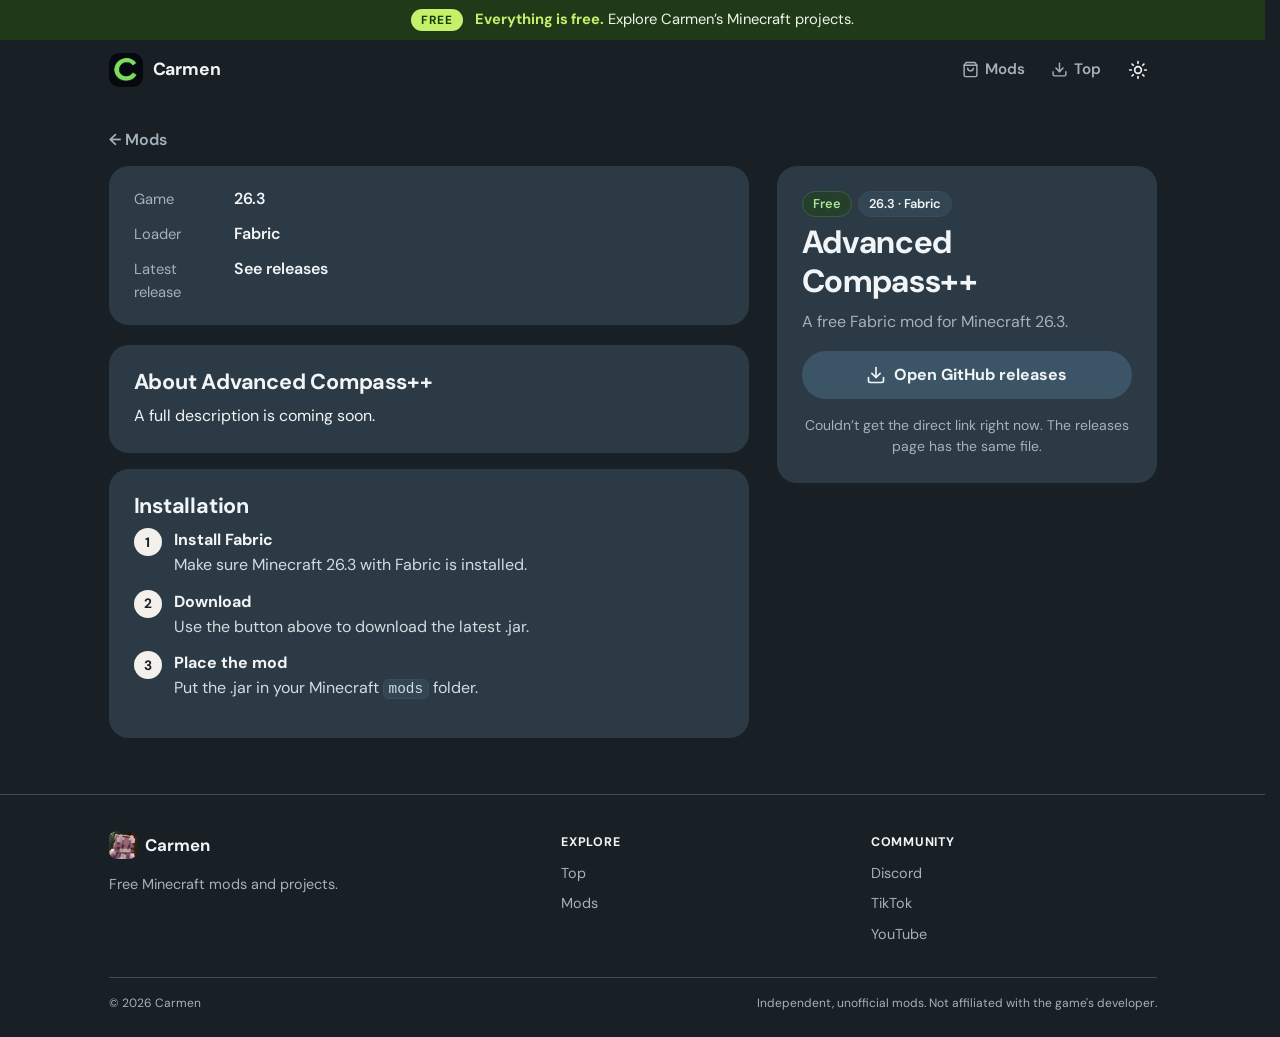
==== commit 598ca59a: "Update index.html" ====
--- a/mods/advanced-compass/index.html
+++ b/mods/advanced-compass/index.html
@@ -25,23 +25,32 @@
 </header>
 <nav class="tabbar" aria-label="Main">
   <a href="../../#mods"><svg viewBox="0 0 24 24" fill="none" stroke="currentColor" stroke-width="2" stroke-linecap="round" stroke-linejoin="round"><path d="M6 2 3 6v14a2 2 0 0 0 2 2h14a2 2 0 0 0 2-2V6l-3-4Z"></path><path d="M3 6h18"></path><path d="M16 10a4 4 0 0 1-8 0"></path></svg><span>Mods</span></a>
-  <a href="../../#top"><svg viewBox="0 0 24 24" fill="none" stroke="currentColor" stroke-width="2" stroke-linecap="round" stroke-linejoin="round"><path d="M21 15v4a2 2 0 0 1-2 2H5a2 2 0 0 1-2-2v-4"></path><path d="m7 10 5 5 5-5"></path><path d="M12 15V3"></path></svg><span>Top</span></a>
+  <a href="../../#top"><svg viewBox="0 0 24 24" fill="none" stroke="currentColor" stroke-width="2" stroke-linecap="round" stroke-linejoin="round"><path d="M21 15v4a2 2 0 0 1-2 2H5a2 2 0 0 0 2 2v-4"></path><path d="m7 10 5 5 5-5"></path><path d="M12 15V3"></path></svg><span>Top</span></a>
 </nav>
 <main class="page">
-  <div class="container stack-lg">
-    <a class="back-link" href="../../#mods">← Back to Mods</a>
+  <div class="container">
+    <a class="back-link" href="../../#mods">← Mods</a>
 
     <div class="product-layout mod-layout">
-      <section class="card product-media" aria-label="Advanced Compass++ details">
-        <img class="product-hero" data-mod-hero src="" alt="" width="140" height="140">
+      <div class="card product-media">
+        <img class="product-hero" data-mod-hero src="" alt="Advanced Compass++" width="140" height="140">
         <dl class="product-facts">
-          <div><dt>Game</dt><dd>26.3</dd></div>
-          <div><dt>Loader</dt><dd>Fabric</dd></div>
-          <div><dt>Latest release</dt><dd data-fact="version"><span class="skeleton fact-skeleton"></span></dd></div>
+          <div>
+            <dt>Game</dt>
+            <dd>26.3</dd>
+          </div>
+          <div>
+            <dt>Loader</dt>
+            <dd>Fabric</dd>
+          </div>
+          <div>
+            <dt>Latest release</dt>
+            <dd data-fact="version">Loading…</dd>
+          </div>
         </dl>
-      </section>
+      </div>
 
-      <aside class="card buy-card" aria-label="Download">
+      <aside class="card buy-card" aria-labelledby="product-name">
         <div class="buy-head">
           <img class="buy-icon" data-mod-icon src="" alt="" width="64" height="64">
           <div class="buy-title">
@@ -49,11 +58,11 @@
               <span class="badge badge-green">Free</span>
               <span class="badge">26.3 · Fabric</span>
             </div>
-            <h1 data-mod-name>Advanced Compass++</h1>
+            <h1 id="product-name" data-mod-name>Advanced Compass++</h1>
           </div>
         </div>
         <p class="buy-tagline muted" data-mod-tagline>A free Fabric mod for Minecraft 26.3.</p>
-        <a class="btn btn-primary btn-block" data-download href="#" aria-label="Download Advanced Compass++">
+        <a class="btn btn-primary btn-block" data-download href="#">
           <span>Finding latest version…</span>
         </a>
         <p class="dl-meta" data-download-meta>Checking GitHub for the newest file.</p>
@@ -67,9 +76,9 @@
 
         <section class="card" data-section="features">
           <h2>Features</h2>
-          <ul class="feature-list">
+          <ul>
             <li>Built for Fabric</li>
-            <li>Designed for the listed Minecraft and Fabric environment.</li>
+            <li>Designed for Minecraft 26.3.</li>
             <li>Free download</li>
             <li>No checkout, payment, or purchase flow.</li>
           </ul>
@@ -79,8 +88,8 @@
           <h2>Installation</h2>
           <ol class="steps how-steps">
             <li><strong>Install Fabric</strong> Make sure Minecraft 26.3 with Fabric is installed.</li>
-            <li><strong>Download</strong> Use the download button above to get the latest .jar.</li>
-            <li><strong>Place the mod</strong> Put the downloaded .jar into your Minecraft <code>mods</code> folder.</li>
+            <li><strong>Download</strong> Use the button above to download the latest .jar.</li>
+            <li><strong>Place the mod</strong> Put the .jar in your Minecraft <code>mods</code> folder.</li>
           </ol>
         </section>
 
@@ -97,12 +106,11 @@
     </div>
   </div>
 </main>
-
 <footer class="footer">
   <div class="container">
     <div class="footer-grid">
       <div class="footer-about">
-        <a class="footer-brand" href="../../"><img src="../../carmenicon.png" alt="" width="28" height="28">Carmen</a>
+        <a class="footer-brand" href="../../"><img src="../../carmenicon.png" alt="" width="28" height="28" loading="lazy">Carmen</a>
         <p>Free Minecraft mods and projects.</p>
       </div>
       <nav class="footer-col" aria-label="Explore">
--- a/styles.css
+++ b/styles.css
@@ -1001,7 +1001,8 @@
 @media (max-width: 899px) { .mod-layout .product-media { padding: 16px 20px; } }
 
 
-/* ===== Top mod: wide horizontal card ===== */
+/* StudioHearts Top: wide horizontal mod card */
+#top-mod-card { min-width: 0; }
 .top-mod-card {
   display: grid;
   grid-template-columns: 260px minmax(0, 1fr);
@@ -1010,7 +1011,6 @@
   padding: 0;
 }
 .top-mod-card .top-mod-art-wrap {
-  position: relative;
   min-width: 0;
   min-height: 260px;
   background: var(--surface-2);
@@ -1039,8 +1039,6 @@
 .top-mod-card .top-mod-name {
   min-width: 0;
   margin: 0;
-  font-size: clamp(1.25rem, 1rem + .6vw, 1.65rem);
-  line-height: 1.2;
   overflow-wrap: anywhere;
 }
 .top-mod-card .top-mod-line {
@@ -1061,43 +1059,52 @@
   justify-content: flex-end;
   flex-wrap: wrap;
   gap: 10px;
-  margin-top: 2px;
-}
-.top-mod-card .top-mod-actions .btn {
-  min-height: 44px;
-}
-.top-mod-card .top-mod-free {
-  margin-right: auto;
 }
 @media (max-width: 760px) {
-  .top-mod-card {
-    grid-template-columns: 1fr;
-  }
+  .top-mod-card { grid-template-columns: 1fr; }
   .top-mod-card .top-mod-art-wrap,
   .top-mod-card .top-mod-art {
     min-height: 0;
     height: auto;
-    aspect-ratio: 16 / 7;
+    aspect-ratio: 16 / 8;
   }
-  .top-mod-card .top-mod-body {
-    padding: 16px;
+  .top-mod-card .top-mod-body { padding: 16px; }
+  .top-mod-card .top-mod-actions { justify-content: stretch; }
+  .top-mod-card .top-mod-actions .btn { flex: 1 1 180px; }
+}
+
+
+/* Mod detail pages: reference layout */
+.mod-layout .product-media {
+  padding: 24px;
+  background: var(--surface);
+  border-radius: var(--radius);
+  min-width: 0;
+}
+.mod-layout .buy-card {
+  padding: 24px;
+  background: var(--surface);
+  border-radius: var(--radius);
+  min-width: 0;
+}
+.mod-layout .product-details .card {
+  padding: 24px;
+}
+.mod-layout .product-hero {
+  display: block;
+}
+@media (min-width: 900px) {
+  .mod-layout {
+    grid-template:
+      "media buy"
+      "details buy"
+      1fr / minmax(0, 1fr) 380px;
+    column-gap: 28px;
+    align-items: start;
   }
-  .top-mod-card .top-mod-actions {
-    justify-content: stretch;
-  }
-  .top-mod-card .top-mod-actions .btn {
-    flex: 1 1 180px;
-  }
-}
-@media (max-width: 480px) {
-  .top-mod-card .top-mod-art-wrap,
-  .top-mod-card .top-mod-art {
-    aspect-ratio: 16 / 9;
-  }
-  .top-mod-card .top-mod-head {
-    display: block;
-  }
-  .top-mod-card .top-mod-head .badge {
-    margin-bottom: 7px;
-  }
-}
+}
+@media (max-width: 899px) {
+  .mod-layout .product-media { padding: 20px; }
+  .mod-layout .buy-card { padding: 20px; }
+  .mod-layout .product-hero { display: block; }
+}
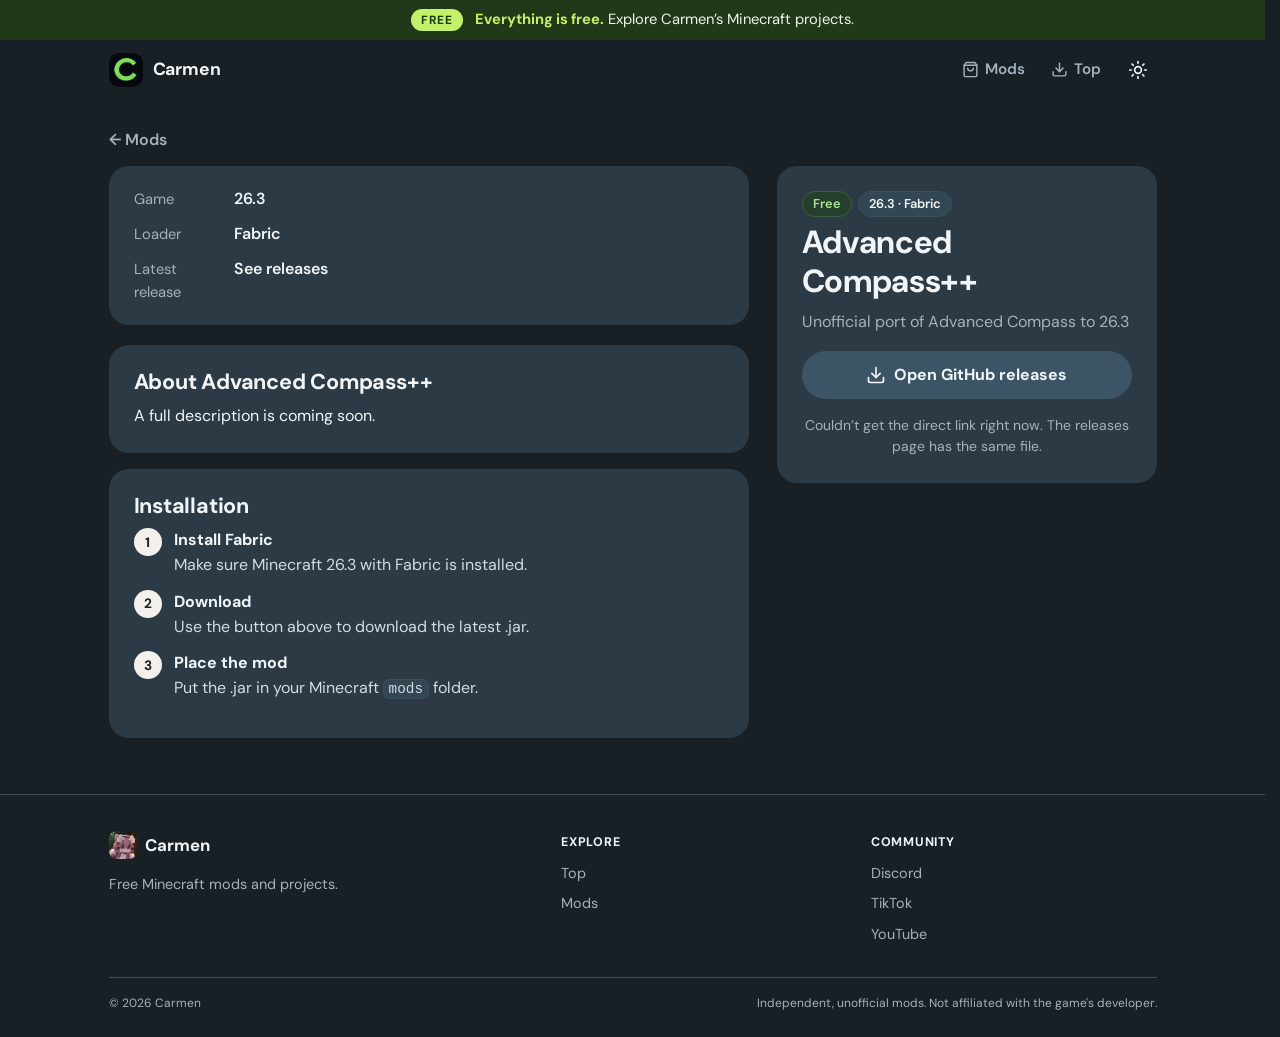
==== commit b71f9f3a: "Update index.html" ====
--- a/mods/advanced-compass/index.html
+++ b/mods/advanced-compass/index.html
@@ -120,7 +120,7 @@
       </nav>
       <nav class="footer-col" aria-label="Community">
         <h2>Community</h2>
-        <a href="https://discord.gg/7WDp9NBneT" target="_blank" rel="noopener">Discord</a>
+        <a href="https://discord.gg/f4UkRFBQJy" target="_blank" rel="noopener">Discord</a>
         <a href="https://www.tiktok.com/@gduckmc" target="_blank" rel="noopener">TikTok</a>
         <a href="https://www.youtube.com/@GDuck" target="_blank" rel="noopener">YouTube</a>
       </nav>
